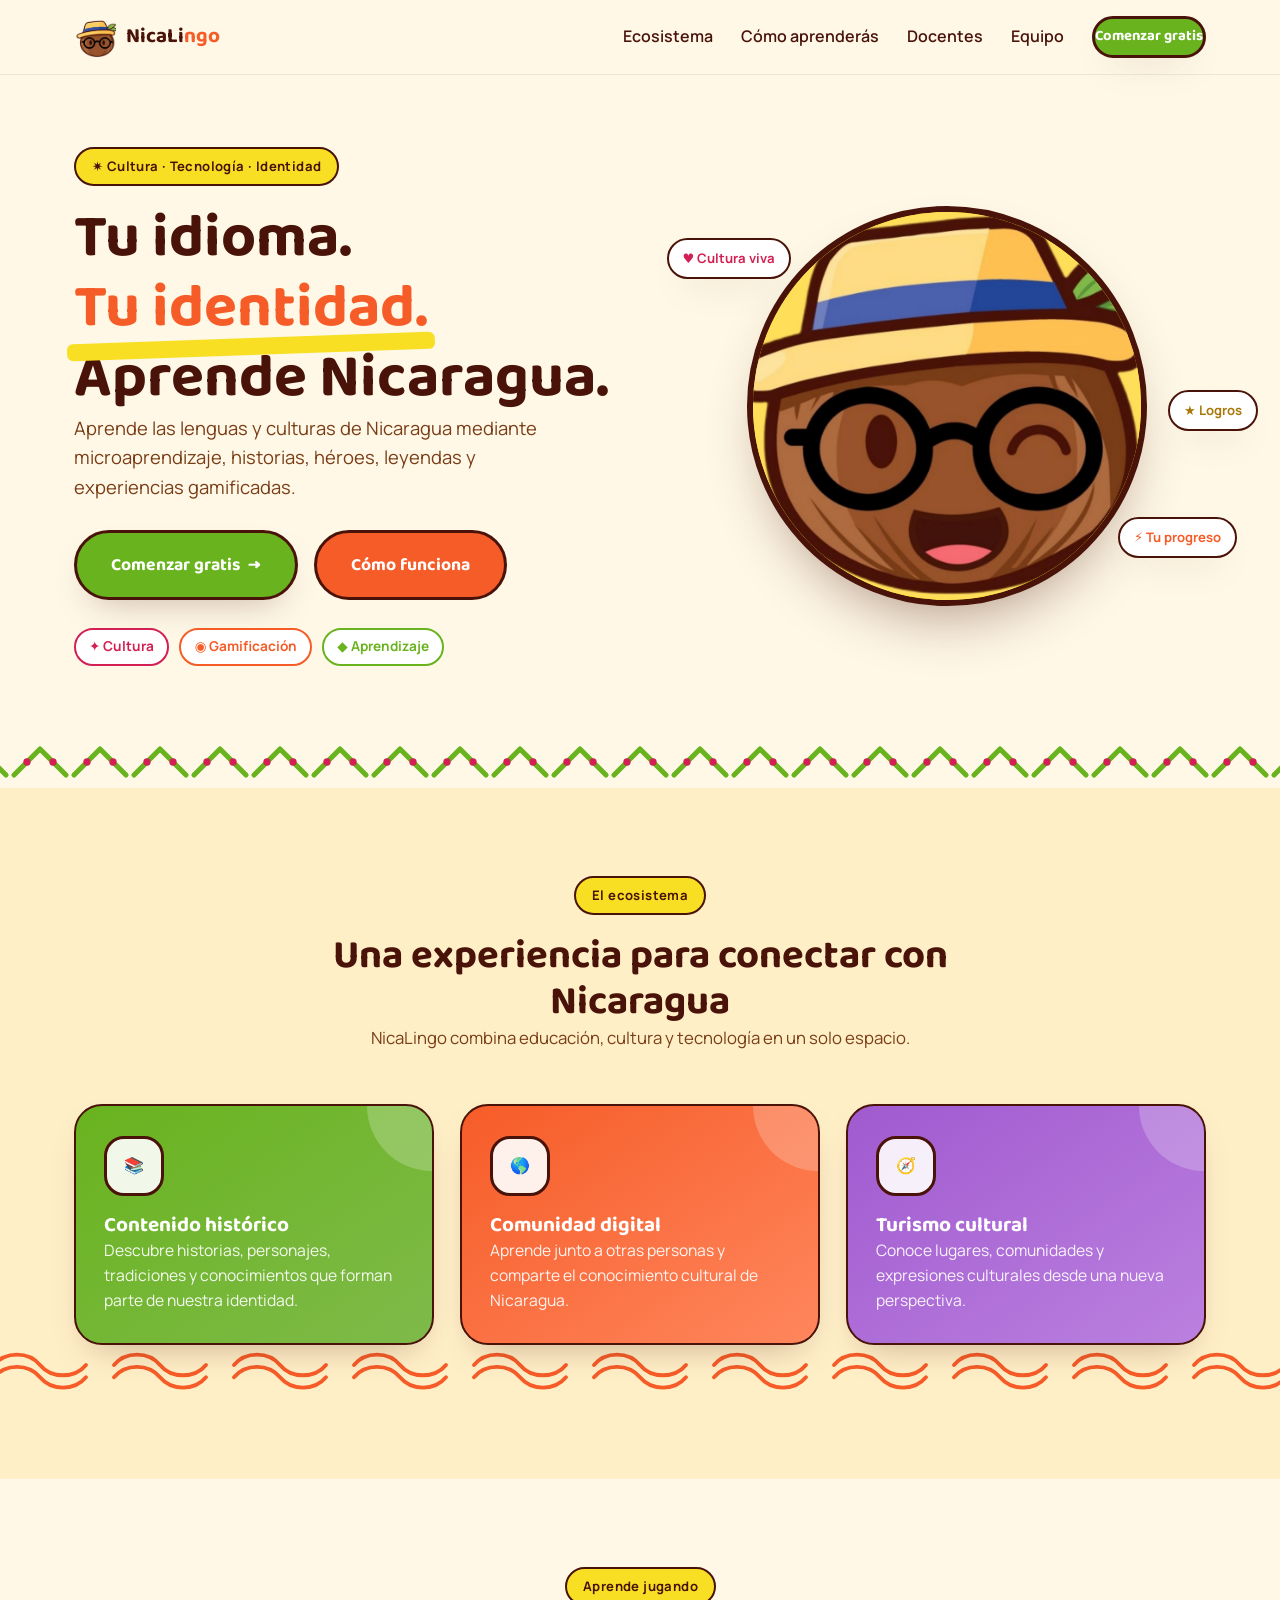
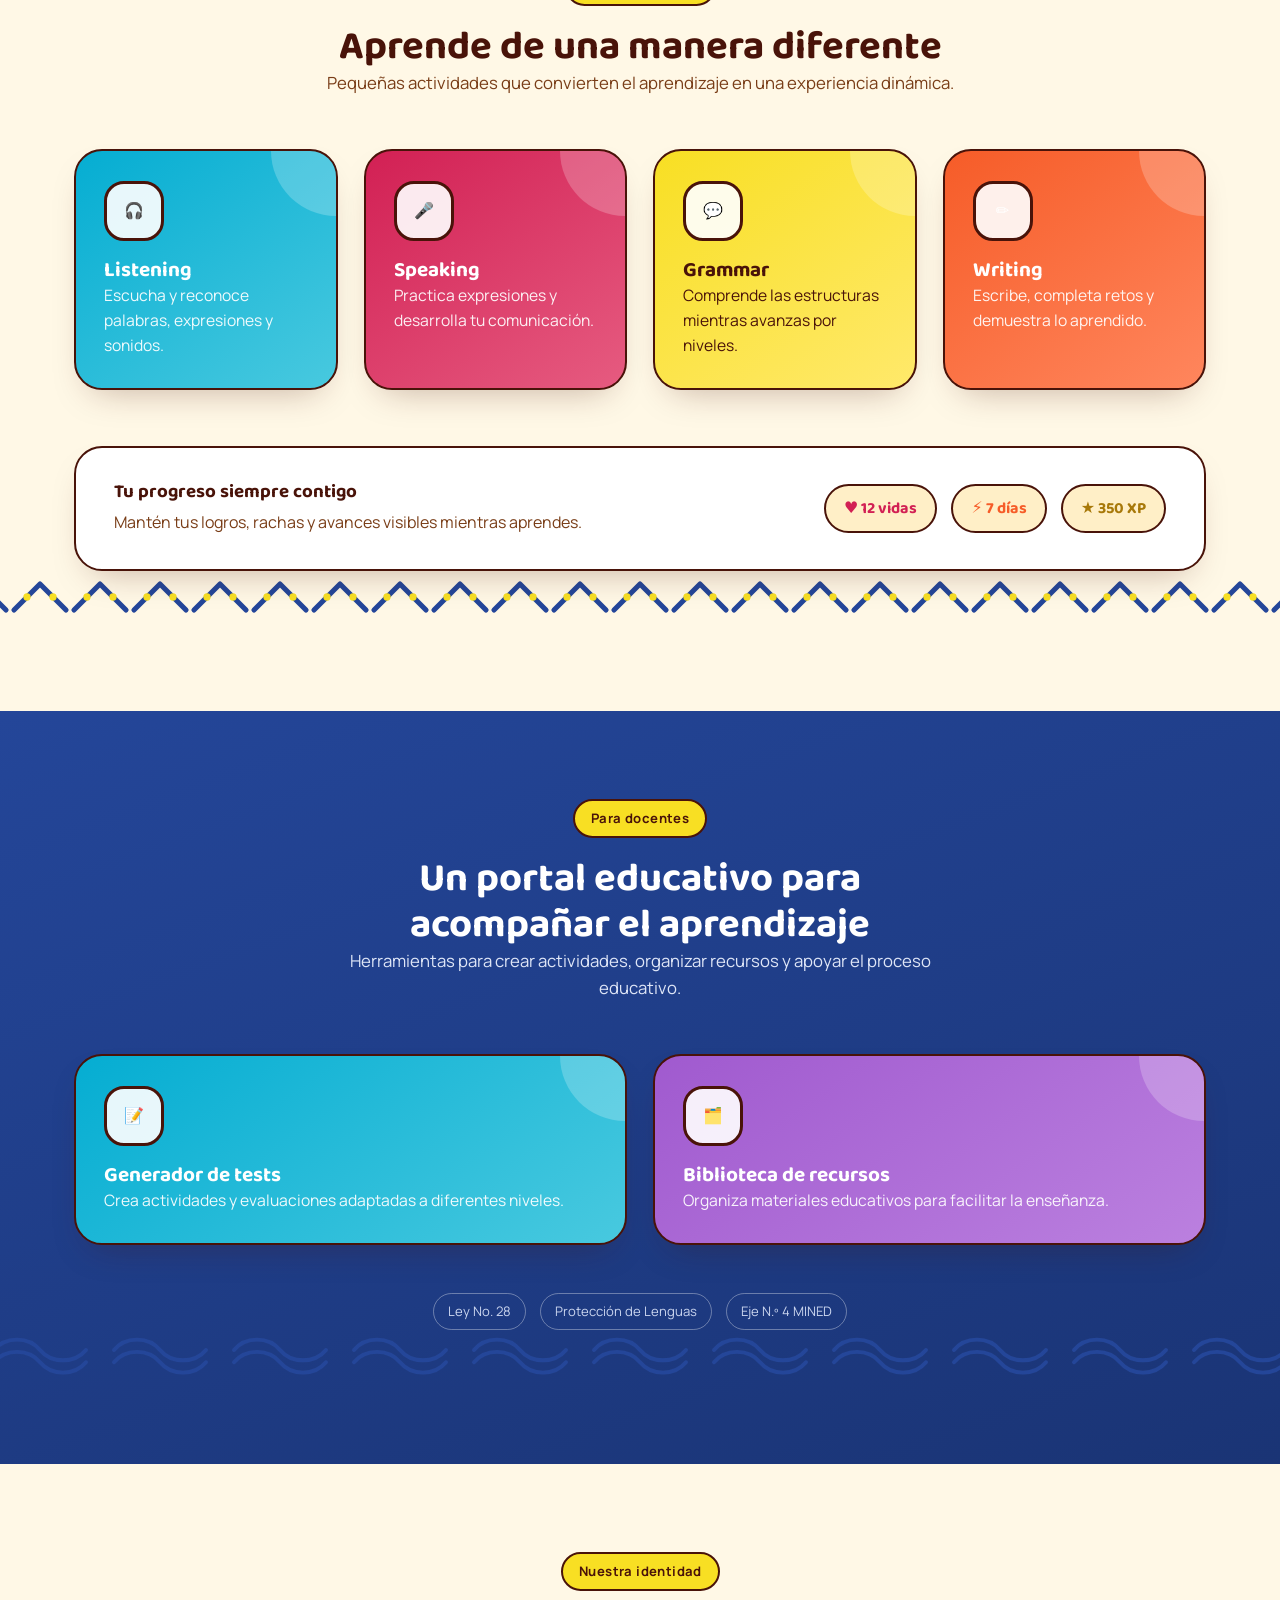
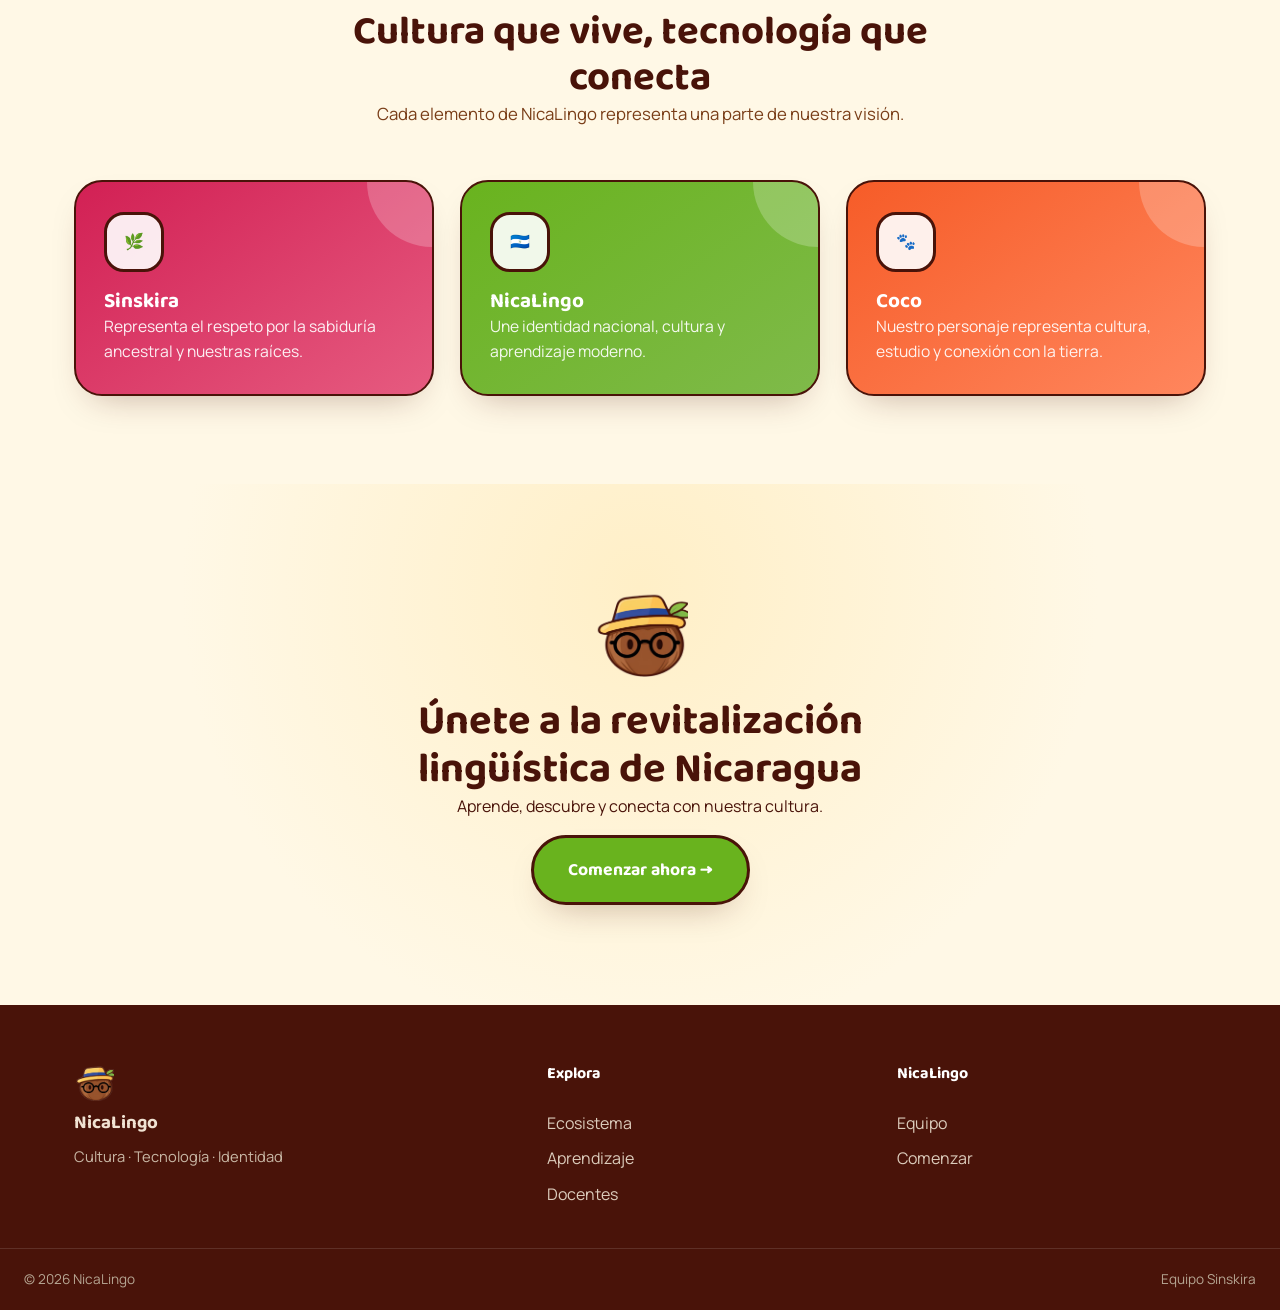
==== index.html @ 5748f217 "Update index.html" ====
<!DOCTYPE html>
<html lang="es">

<head>

  <meta charset="UTF-8">

  <meta
    name="viewport"
    content="width=device-width, initial-scale=1.0"
  >

  <title>NicaLingo — Cultura · Tecnología · Identidad</title>

  <link
    rel="icon"
    href="favicon.png"
  >

  <link
    rel="preconnect"
    href="https://fonts.googleapis.com"
  >

  <link
    rel="preconnect"
    href="https://fonts.gstatic.com"
    crossorigin
  >

  <link
    href="https://fonts.googleapis.com/css2?family=Baloo+2:wght@600;700&family=Manrope:wght@300;400;600;700&display=swap"
    rel="stylesheet"
  >

  <link
    rel="stylesheet"
    href="style.css"
  >

</head>


<body>

<!-- ======================================================
     LUZ DEL CURSOR
====================================================== -->

<div
  class="cursor-glow"
  id="cursorGlow"
></div>


<!-- ======================================================
     HEADER
====================================================== -->

<header
  class="site-header"
  id="siteHeader"
>

  <div class="wrap header-inner">

    <a
      href="#inicio"
      class="brand"
    >

      <img
        src="coco-logo.png"
        alt="Logo de NicaLingo"
        class="brand-mark"
      >

      <span class="brand-name">
        Nica<span>Li</span><em>ngo</em>
      </span>

    </a>


    <nav
      class="main-nav"
      id="mainNav"
    >

      <a href="#ecosistema">
        Ecosistema
      </a>

      <a href="#aprendizaje">
        Cómo aprenderás
      </a>

      <a href="#docentes">
        Docentes
      </a>

      <a href="#equipo">
        Equipo
      </a>

      <a
        href="#comenzar"
        class="btn btn-primary btn-small"
      >
        Comenzar gratis
      </a>

    </nav>


    <button
      class="nav-toggle"
      id="navToggle"
      aria-label="Abrir menú"
      aria-expanded="false"
    >

      <span></span>
      <span></span>
      <span></span>

    </button>

  </div>

</header>



<main>


<!-- ======================================================
     HERO
====================================================== -->

<section
  class="hero"
  id="inicio"
>

  <div class="wrap hero-inner">


    <div class="hero-copy">

      <span class="eyebrow">
        ✷ Cultura · Tecnología · Identidad
      </span>


      <h1>

        Tu idioma.
        <span class="text-underline">
          Tu identidad.
        </span>

        <br>

        Aprende Nicaragua.

      </h1>


      <p class="hero-lead">

        Aprende las lenguas y culturas de Nicaragua
        mediante microaprendizaje, historias,
        héroes, leyendas y experiencias gamificadas.

      </p>


      <div class="hero-actions">

        <a
          href="#comenzar"
          class="btn btn-primary btn-large"
        >
          Comenzar gratis
          <span>→</span>
        </a>

        <a
          href="#aprendizaje"
          class="btn btn-coral btn-large"
        >
          Cómo funciona
        </a>

      </div>


      <div class="hero-pills">

        <span
          class="pill"
          style="--pc:var(--magenta)"
        >
          ✦ Cultura
        </span>

        <span
          class="pill"
          style="--pc:var(--coral)"
        >
          ◉ Gamificación
        </span>

        <span
          class="pill"
          style="--pc:var(--leaf)"
        >
          ◆ Aprendizaje
        </span>

      </div>

    </div>



    <div class="hero-visual">

      <div class="medallion">

        <img
          src="coco-hero.jpg"
          alt="Coco, personaje de NicaLingo"
          class="mascot-img"
        >

      </div>


      <div class="float-chip chip-life">
        ♥ Cultura viva
      </div>

      <div class="float-chip chip-streak">
        ⚡ Tu progreso
      </div>

      <div class="float-chip chip-coin">
        ★ Logros
      </div>

    </div>

  </div>


  <div class="divider divider-zigzag-green"></div>

</section>



<!-- ======================================================
     ECOSISTEMA
====================================================== -->

<section
  class="section section-alt"
  id="ecosistema"
>

  <div class="wrap">

    <div class="section-head reveal">

      <span class="eyebrow eyebrow-magenta">
        El ecosistema
      </span>

      <h2>
        Una experiencia para conectar
        con Nicaragua
      </h2>

      <p class="section-lead">
        NicaLingo combina educación,
        cultura y tecnología en un solo espacio.
      </p>

    </div>


    <div class="card-grid card-grid-3">


      <!-- CARD 1 -->

      <article
        class="card card-green reveal"
        style="--delay:.05s"
      >

        <div class="icon-badge">
          📚
        </div>

        <h3>
          Contenido histórico
        </h3>

        <p>
          Descubre historias, personajes,
          tradiciones y conocimientos que
          forman parte de nuestra identidad.
        </p>

      </article>


      <!-- CARD 2 -->

      <article
        class="card card-coral reveal"
        style="--delay:.15s"
      >

        <div class="icon-badge">
          🌎
        </div>

        <h3>
          Comunidad digital
        </h3>

        <p>
          Aprende junto a otras personas
          y comparte el conocimiento
          cultural de Nicaragua.
        </p>

      </article>


      <!-- CARD 3 -->

      <article
        class="card card-purple reveal"
        style="--delay:.25s"
      >

        <div class="icon-badge">
          🧭
        </div>

        <h3>
          Turismo cultural
        </h3>

        <p>
          Conoce lugares, comunidades
          y expresiones culturales
          desde una nueva perspectiva.
        </p>

      </article>

    </div>

  </div>


  <div class="divider divider-wave-coral"></div>

</section>



<!-- ======================================================
     APRENDIZAJE
====================================================== -->

<section
  class="section"
  id="aprendizaje"
>

  <div class="wrap">

    <div class="section-head reveal">

      <span class="eyebrow eyebrow-sun">
        Aprende jugando
      </span>

      <h2>
        Aprende de una manera diferente
      </h2>

      <p class="section-lead">
        Pequeñas actividades que convierten
        el aprendizaje en una experiencia dinámica.
      </p>

    </div>


    <div class="card-grid card-grid-4">


      <article
        class="card card-cyan reveal"
        style="--delay:.05s"
      >

        <div class="icon-badge">
          🎧
        </div>

        <h3>
          Listening
        </h3>

        <p>
          Escucha y reconoce palabras,
          expresiones y sonidos.
        </p>

      </article>


      <article
        class="card card-magenta reveal"
        style="--delay:.15s"
      >

        <div class="icon-badge">
          🎤
        </div>

        <h3>
          Speaking
        </h3>

        <p>
          Practica expresiones
          y desarrolla tu comunicación.
        </p>

      </article>


      <article
        class="card card-yellow reveal"
        style="--delay:.25s"
      >

        <div class="icon-badge">
          💬
        </div>

        <h3>
          Grammar
        </h3>

        <p>
          Comprende las estructuras
          mientras avanzas por niveles.
        </p>

      </article>


      <article
        class="card card-coral reveal"
        style="--delay:.35s"
      >

        <div class="icon-badge">
          ✏️
        </div>

        <h3>
          Writing
        </h3>

        <p>
          Escribe, completa retos
          y demuestra lo aprendido.
        </p>

      </article>

    </div>


    <div class="topbar-preview reveal">

      <div class="topbar-preview-text">

        <h3>
          Tu progreso siempre contigo
        </h3>

        <p>
          Mantén tus logros, rachas
          y avances visibles mientras aprendes.
        </p>

      </div>


      <div class="topbar-mock">

        <span>
          ♥ 12 vidas
        </span>

        <span>
          ⚡ 7 días
        </span>

        <span>
          ★ 350 XP
        </span>

      </div>

    </div>

  </div>


  <div class="divider divider-zigzag-navy"></div>

</section>



<!-- ======================================================
     DOCENTES
====================================================== -->

<section
  class="section section-dark"
  id="docentes"
>

  <div class="wrap">

    <div class="section-head reveal">

      <span class="eyebrow eyebrow-ocean">
        Para docentes
      </span>

      <h2>
        Un portal educativo
        para acompañar el aprendizaje
      </h2>

      <p class="section-lead">
        Herramientas para crear actividades,
        organizar recursos y apoyar el proceso educativo.
      </p>

    </div>


    <div class="card-grid card-grid-2">


      <article
        class="card card-cyan reveal"
        style="--delay:.1s"
      >

        <div class="icon-badge">
          📝
        </div>

        <h3>
          Generador de tests
        </h3>

        <p>
          Crea actividades y evaluaciones
          adaptadas a diferentes niveles.
        </p>

      </article>


      <article
        class="card card-purple reveal"
        style="--delay:.2s"
      >

        <div class="icon-badge">
          🗂️
        </div>

        <h3>
          Biblioteca de recursos
        </h3>

        <p>
          Organiza materiales educativos
          para facilitar la enseñanza.
        </p>

      </article>

    </div>


    <div class="legal-strip reveal">

      <span>
        Ley No. 28
      </span>

      <span>
        Protección de Lenguas
      </span>

      <span>
        Eje N.º 4 MINED
      </span>

    </div>

  </div>


  <div class="divider divider-wave-navy"></div>

</section>



<!-- ======================================================
     EQUIPO
====================================================== -->

<section
  class="section"
  id="equipo"
>

  <div class="wrap">

    <div class="section-head reveal">

      <span class="eyebrow eyebrow-leaf">
        Nuestra identidad
      </span>

      <h2>
        Cultura que vive,
        tecnología que conecta
      </h2>

      <p class="section-lead">
        Cada elemento de NicaLingo representa
        una parte de nuestra visión.
      </p>

    </div>


    <div class="card-grid card-grid-3">


      <article
        class="card card-magenta reveal"
        style="--delay:.05s"
      >

        <div class="icon-badge">
          🌿
        </div>

        <h3>
          Sinskira
        </h3>

        <p>
          Representa el respeto por la
          sabiduría ancestral y nuestras raíces.
        </p>

      </article>


      <article
        class="card card-green reveal"
        style="--delay:.15s"
      >

        <div class="icon-badge">
          🇳🇮
        </div>

        <h3>
          NicaLingo
        </h3>

        <p>
          Une identidad nacional,
          cultura y aprendizaje moderno.
        </p>

      </article>


      <article
        class="card card-coral reveal"
        style="--delay:.25s"
      >

        <div class="icon-badge">
          🐾
        </div>

        <h3>
          Coco
        </h3>

        <p>
          Nuestro personaje representa
          cultura, estudio y conexión con la tierra.
        </p>

      </article>

    </div>

  </div>

</section>



<!-- ======================================================
     CTA
====================================================== -->

<section
  class="cta-final"
  id="comenzar"
>

  <div class="wrap cta-inner reveal">

    <img
      src="coco-logo.png"
      alt="Coco"
      class="cta-mascot"
    >

    <h2>
      Únete a la revitalización
      lingüística de Nicaragua
    </h2>

    <p>
      Aprende, descubre y conecta
      con nuestra cultura.
    </p>

    <a
      href="#inicio"
      class="btn btn-primary btn-large"
    >
      Comenzar ahora →
    </a>

  </div>

</section>

</main>



<!-- ======================================================
     FOOTER
====================================================== -->

<footer class="site-footer">

  <div class="wrap footer-inner">


    <div class="footer-brand">

      <img
        src="coco-logo.png"
        alt="NicaLingo"
        class="brand-mark"
      >

      <h3>
        NicaLingo
      </h3>

      <p>
        Cultura · Tecnología · Identidad
      </p>

    </div>


    <div class="footer-col">

      <h4>
        Explora
      </h4>

      <a href="#ecosistema">
        Ecosistema
      </a>

      <a href="#aprendizaje">
        Aprendizaje
      </a>

      <a href="#docentes">
        Docentes
      </a>

    </div>


    <div class="footer-col">

      <h4>
        NicaLingo
      </h4>

      <a href="#equipo">
        Equipo
      </a>

      <a href="#comenzar">
        Comenzar
      </a>

    </div>

  </div>


  <div class="footer-bottom">

    <span>
      © <span id="year"></span> NicaLingo
    </span>

    <span>
      Equipo Sinskira
    </span>

  </div>

</footer>



<script src="script.js"></script>

</body>

</html>
---- style.css ----
/* ==========================================================
   NicaLingo — Landing Page
   ========================================================== */

:root{
  --cream:#FFF8E6;
  --cream-soft:#FFEFC7;

  --sun:#F8DF23;
  --leaf:#69B31E;
  --leaf-soft:#7FBA4A;

  --coral:#F65C28;
  --magenta:#D22054;
  --purple:#A05ACF;
  --cyan:#05ADD2;

  --ocean:#244699;
  --ocean-soft:#4C61AE;

  --cacao:#491309;
  --cacao-soft:#793D17;

  --font-display:'Baloo 2', system-ui, sans-serif;
  --font-body:'Manrope', system-ui, sans-serif;

  --radius-lg:28px;
  --radius-md:18px;

  --shadow-soft:
    0 16px 36px -18px rgba(73,19,9,.35);

  --wrap:1180px;
}

/* ==========================================================
   RESET
   ========================================================== */

*{
  box-sizing:border-box;
  margin:0;
  padding:0;
}

html{
  scroll-behavior:smooth;
}

body{
  background:var(--cream);
  color:var(--cacao);
  font-family:var(--font-body);
  line-height:1.6;
  -webkit-font-smoothing:antialiased;
  overflow-x:hidden;
}

img{
  max-width:100%;
  display:block;
}

a{
  color:inherit;
  text-decoration:none;
}

button{
  font-family:inherit;
}

h1,
h2,
h3{
  font-family:var(--font-display);
  font-weight:700;
  line-height:1.15;
}

p{
  margin-bottom:1em;
}

.wrap{
  max-width:var(--wrap);
  margin:auto;
  padding:0 24px;
}


/* ==========================================================
   CURSOR GLOW
   ========================================================== */

.cursor-glow{
  position:fixed;
  top:0;
  left:0;

  width:520px;
  height:520px;

  margin-left:-260px;
  margin-top:-260px;

  border-radius:50%;

  background:
    radial-gradient(
      circle,
      rgba(248,223,35,.35) 0%,
      rgba(246,92,40,.16) 38%,
      rgba(246,92,40,0) 70%
    );

  pointer-events:none;
  z-index:2;

  opacity:0;

  transition:opacity .4s ease;

  will-change:transform;
}

.cursor-glow.is-active{
  opacity:1;
}


/* ==========================================================
   BOTONES
   ========================================================== */

.btn{
  display:inline-flex;
  align-items:center;
  justify-content:center;
  gap:8px;

  font-family:var(--font-display);
  font-weight:700;

  padding:14px 26px;

  border-radius:999px;
  border:3px solid var(--cacao);

  cursor:pointer;

  transition:
    transform .25s cubic-bezier(.34,1.56,.64,1),
    box-shadow .25s ease,
    background .25s ease;
}

.btn:hover{
  transform:translateY(-4px) scale(1.03);
}

.btn:active{
  transform:translateY(0) scale(.98);
}

.btn-primary{
  background:var(--leaf);
  color:white;
  box-shadow:var(--shadow-soft);
}

.btn-primary:hover{
  background:#5aa016;
  box-shadow:
    0 20px 40px -16px rgba(105,179,30,.65);
}

.btn-coral{
  background:var(--coral);
  color:white;
}

.btn-coral:hover{
  background:#df4c1d;
}

.btn-small{
  padding:10px 20px;
  font-size:.92rem;
}

.btn-large{
  padding:18px 34px;
  font-size:1.1rem;
}


/* ==========================================================
   HEADER
   ========================================================== */

.site-header{
  position:sticky;
  top:0;
  z-index:40;

  padding:16px 0;

  background:rgba(255,248,230,.82);

  backdrop-filter:blur(12px);

  border-bottom:
    1px solid rgba(73,19,9,.08);

  transition:
    padding .3s ease,
    box-shadow .3s ease;
}

.site-header.is-scrolled{
  padding:8px 0;

  box-shadow:
    0 8px 24px -18px rgba(73,19,9,.5);
}

.header-inner{
  display:flex;
  align-items:center;
  gap:20px;
}

.brand{
  display:flex;
  align-items:center;
  gap:10px;
  margin-right:auto;
}

.brand-mark{
  width:42px;
  height:42px;
  object-fit:contain;
}

.brand-name{
  font-family:var(--font-display);
  font-weight:700;
  font-size:1.3rem;
}

.brand-name em{
  font-style:normal;
  color:var(--coral);
}

.main-nav{
  display:flex;
  align-items:center;
  gap:28px;

  font-weight:600;
}

.main-nav a{
  position:relative;
  padding:6px 0;
}

.main-nav a:not(.btn)::after{
  content:'';

  position:absolute;
  left:0;
  bottom:0;

  width:0;
  height:3px;

  border-radius:10px;

  background:var(--coral);

  transition:width .25s ease;
}

.main-nav a:not(.btn):hover::after{
  width:100%;
}

.nav-toggle{
  display:none;

  flex-direction:column;
  gap:5px;

  background:none;
  border:none;

  padding:8px;

  cursor:pointer;
}

.nav-toggle span{
  width:25px;
  height:3px;

  border-radius:4px;

  background:var(--cacao);

  transition:
    transform .3s ease,
    opacity .3s ease;
}

.nav-toggle.is-active span:nth-child(1){
  transform:translateY(8px) rotate(45deg);
}

.nav-toggle.is-active span:nth-child(2){
  opacity:0;
}

.nav-toggle.is-active span:nth-child(3){
  transform:translateY(-8px) rotate(-45deg);
}


/* ==========================================================
   HERO
   ========================================================== */

.hero{
  position:relative;

  padding:72px 0 0;

  overflow:hidden;
}

.hero-inner{
  display:grid;

  grid-template-columns:
    1.05fr .95fr;

  gap:40px;

  align-items:center;

  padding-bottom:70px;
}

.hero-copy{
  position:relative;
  z-index:5;
}

.eyebrow{
  display:inline-block;

  font-weight:700;
  font-size:.82rem;

  letter-spacing:.03em;

  background:var(--sun);

  color:var(--cacao);

  padding:7px 16px;

  border-radius:999px;

  border:2px solid var(--cacao);

  margin-bottom:18px;

  animation:popIn .8s ease both;
}

.hero-copy h1{
  font-size:clamp(2.5rem,4.8vw,3.8rem);

  animation:heroTitle .8s .15s ease both;
}

.text-underline{
  position:relative;

  white-space:nowrap;

  color:var(--coral);

  z-index:1;
}

.text-underline::after{
  content:'';

  position:absolute;

  left:-2%;
  right:-2%;

  bottom:.03em;

  height:.28em;

  background:var(--sun);

  border-radius:6px;

  z-index:-1;

  transform:rotate(-2deg);
}

.hero-lead{
  max-width:46ch;

  font-size:1.15rem;

  color:var(--cacao-soft);

  animation:fadeUp .8s .3s ease both;
}

.hero-actions{
  display:flex;

  gap:16px;

  flex-wrap:wrap;

  margin:28px 0;

  animation:fadeUp .8s .45s ease both;
}

.hero-pills{
  display:flex;

  gap:10px;

  flex-wrap:wrap;

  animation:fadeUp .8s .6s ease both;
}

.pill{
  display:inline-flex;
  align-items:center;
  gap:6px;

  background:white;

  border:2px solid var(--pc,var(--cacao));

  color:var(--pc,var(--cacao));

  font-weight:700;

  font-size:.85rem;

  padding:6px 13px;

  border-radius:999px;

  transition:
    transform .25s ease,
    box-shadow .25s ease;
}

.pill:hover{
  transform:translateY(-4px) rotate(-2deg);

  box-shadow:
    0 8px 18px rgba(73,19,9,.15);
}


/* ==========================================================
   HERO VISUAL
   ========================================================== */

.hero-visual{
  position:relative;

  display:flex;
  align-items:center;
  justify-content:center;

  min-height:420px;
}

.medallion{
  position:relative;

  width:min(78%,400px);

  aspect-ratio:1/1;

  border-radius:50%;

  background:var(--sun);

  border:6px solid var(--cacao);

  display:flex;
  align-items:center;
  justify-content:center;

  overflow:hidden;

  box-shadow:
    0 30px 60px -24px rgba(73,19,9,.45);

  animation:
    float 5s ease-in-out infinite,
    heroAppear 1s .2s ease both;
}

.mascot-img{
  width:100%;
  height:100%;

  object-fit:cover;

  transition:
    transform .5s cubic-bezier(.34,1.56,.64,1);
}

.medallion:hover .mascot-img{
  transform:scale(1.08) rotate(2deg);
}

.float-chip{
  position:absolute;

  display:flex;
  align-items:center;
  gap:6px;

  background:white;

  border:2.5px solid var(--cacao);

  border-radius:999px;

  padding:8px 14px;

  font-weight:700;
  font-size:.82rem;

  box-shadow:var(--shadow-soft);

  animation:bob 5s ease-in-out infinite;

  z-index:5;
}

.chip-life{
  top:10%;
  left:-4%;

  color:var(--magenta);
}

.chip-streak{
  bottom:14%;
  right:-6%;

  color:var(--coral);

  animation-delay:1s;
}

.chip-coin{
  top:46%;
  right:-10%;

  color:#a8790a;

  animation-delay:1.8s;
}


/* ==========================================================
   ANIMACIONES
   ========================================================== */

@keyframes float{

  0%,100%{
    transform:translateY(0);
  }

  50%{
    transform:translateY(-14px);
  }

}

@keyframes bob{

  0%,100%{
    transform:translateY(0);
  }

  50%{
    transform:translateY(-10px);
  }

}

@keyframes popIn{

  from{
    opacity:0;
    transform:scale(.7) translateY(15px);
  }

  to{
    opacity:1;
    transform:scale(1) translateY(0);
  }

}

@keyframes heroTitle{

  from{
    opacity:0;
    transform:translateY(25px);
  }

  to{
    opacity:1;
    transform:translateY(0);
  }

}

@keyframes fadeUp{

  from{
    opacity:0;
    transform:translateY(25px);
  }

  to{
    opacity:1;
    transform:translateY(0);
  }

}

@keyframes heroAppear{

  from{
    opacity:0;
    transform:scale(.75);
  }

  to{
    opacity:1;
    transform:scale(1);
  }

}

@keyframes spin-slow{

  from{
    transform:rotate(0);
  }

  to{
    transform:rotate(360deg);
  }

}

@keyframes drift{

  from{
    background-position-x:0;
  }

  to{
    background-position-x:-240px;
  }

}

@keyframes drift-rev{

  from{
    background-position-x:0;
  }

  to{
    background-position-x:240px;
  }

}


/* ==========================================================
   DIVISORES
   ========================================================== */

.divider{
  width:100%;
  height:52px;

  background-repeat:repeat-x;
  background-position:center;
}

.divider-zigzag-green{
  background-image:url("pattern-zigzag-green.svg");

  background-size:60px 52px;

  animation:drift 14s linear infinite;
}

.divider-zigzag-navy{
  background-image:url("pattern-zigzag-navy.svg");

  background-size:60px 52px;

  animation:drift-rev 16s linear infinite;
}

.divider-wave-coral{
  height:46px;

  background-image:url("pattern-wave-coral.svg");

  background-size:120px 46px;

  animation:drift 20s linear infinite;
}

.divider-wave-navy{
  height:46px;

  background-image:url("pattern-wave-navy.svg");

  background-size:120px 46px;

  animation:drift-rev 22s linear infinite;
}


/* ==========================================================
   SECCIONES
   ========================================================== */

.section{
  position:relative;

  padding:88px 0;
}

.section-alt{
  background:var(--cream-soft);
}

.section-dark{
  background:
    linear-gradient(
      160deg,
      var(--ocean) 0%,
      #1a3475 100%
    );

  color:white;
}

.section-dark h2,
.section-dark h3{
  color:white;
}

.section-dark p{
  color:#dfe6f7;
}

.section-head{
  max-width:640px;

  margin:0 auto 52px;

  text-align:center;
}

.section-head h2{
  font-size:
    clamp(1.8rem,3.2vw,2.5rem);
}

.section-lead{
  color:var(--cacao-soft);

  font-size:1.05rem;
}

.section-dark .section-lead{
  color:#dfe6f7;
}


/* ==========================================================
   CARDS
   ========================================================== */

.card-grid{
  display:grid;
  gap:26px;
}

.card-grid-2{
  grid-template-columns:repeat(2,1fr);
}

.card-grid-3{
  grid-template-columns:repeat(3,1fr);
}

.card-grid-4{
  grid-template-columns:repeat(4,1fr);
}


/*
   IMPORTANTE:
   Aquí ya NO usamos background:#fff para todos.
*/

.card{
  position:relative;

  overflow:hidden;

  border:2.5px solid var(--cacao);

  border-radius:var(--radius-lg);

  padding:30px 28px;

  box-shadow:var(--shadow-soft);

  transition:
    transform .35s cubic-bezier(.34,1.56,.64,1),
    box-shadow .35s ease;

  isolation:isolate;
}


/* brillo animado */

.card::before{
  content:'';

  position:absolute;

  width:130px;
  height:130px;

  border-radius:50%;

  background:rgba(255,255,255,.22);

  top:-65px;
  right:-65px;

  transition:
    transform .5s ease;
}

.card:hover::before{
  transform:scale(2.2);
}


/* colores individuales */

.card-green{
  background:linear-gradient(
    145deg,
    #69B31E,
    #7FBA4A
  );
  color:white;
}

.card-coral{
  background:linear-gradient(
    145deg,
    #F65C28,
    #ff865d
  );
  color:white;
}

.card-magenta{
  background:linear-gradient(
    145deg,
    #D22054,
    #e65b80
  );
  color:white;
}

.card-purple{
  background:linear-gradient(
    145deg,
    #A05ACF,
    #bb80df
  );
  color:white;
}

.card-cyan{
  background:linear-gradient(
    145deg,
    #05ADD2,
    #48c9df
  );
  color:white;
}

.card-yellow{
  background:linear-gradient(
    145deg,
    #F8DF23,
    #ffe96b
  );
  color:var(--cacao);
}


/* texto */

.card h3{
  font-size:1.3rem;

  position:relative;
  z-index:2;
}

.card p{
  position:relative;
  z-index:2;

  margin-bottom:0;

  font-size:.98rem;
}

.card-green p,
.card-coral p,
.card-magenta p,
.card-purple p,
.card-cyan p{
  color:rgba(255,255,255,.92);
}

.card:hover{
  transform:
    translateY(-10px)
    rotate(-1deg)
    scale(1.02);

  box-shadow:
    0 28px 55px -20px rgba(73,19,9,.45);
}


/* ==========================================================
   ICONOS
   ========================================================== */

.icon-badge{
  position:relative;
  z-index:3;

  width:60px;
  height:60px;

  border-radius:20px;

  background:rgba(255,255,255,.9);

  border:3px solid var(--cacao);

  display:flex;
  align-items:center;
  justify-content:center;

  margin-bottom:18px;

  transition:
    transform .35s cubic-bezier(.34,1.56,.64,1),
    background .3s ease;
}

.card:hover .icon-badge{
  transform:
    rotate(-10deg)
    scale(1.12);
}

.icon-badge-sm{
  width:30px;
  height:30px;

  border-radius:10px;

  border-width:2px;

  margin:0 8px 0 0;
}


/* ==========================================================
   LISTAS
   ========================================================== */

.meaning-list{
  margin-top:14px;

  display:flex;
  flex-direction:column;

  gap:12px;
}

.meaning-list li{
  display:flex;
  align-items:center;

  font-size:.95rem;
}


/* ==========================================================
   TOPBAR PREVIEW
   ========================================================== */

.topbar-preview{
  margin-top:56px;

  display:flex;
  align-items:center;
  justify-content:space-between;

  gap:30px;

  background:white;

  border:2.5px solid var(--cacao);

  border-radius:var(--radius-lg);

  padding:34px 38px;

  box-shadow:var(--shadow-soft);

  flex-wrap:wrap;
}

.topbar-preview-text{
  flex:1;
  min-width:240px;
}

.topbar-preview-text h3{
  margin-bottom:6px;
}

.topbar-preview-text p{
  margin:0;
  color:var(--cacao-soft);
}

.topbar-mock{
  display:flex;
  gap:14px;
  flex-wrap:wrap;
}

.topbar-mock span{
  display:flex;
  align-items:center;
  gap:8px;

  font-family:var(--font-display);
  font-weight:700;

  background:var(--cream-soft);

  border:2px solid var(--cacao);

  border-radius:999px;

  padding:10px 18px;

  transition:
    transform .25s ease;
}

.topbar-mock span:hover{
  transform:translateY(-4px);
}

.topbar-mock span:nth-child(1){
  color:var(--magenta);
}

.topbar-mock span:nth-child(2){
  color:var(--coral);
}

.topbar-mock span:nth-child(3){
  color:#a8790a;
}


/* ==========================================================
   LEGAL
   ========================================================== */

.legal-strip{
  margin-top:48px;

  display:flex;

  gap:14px;

  flex-wrap:wrap;

  justify-content:center;

  font-size:.82rem;

  color:#c9d4ee;
}

.legal-strip span{
  border:
    1.5px solid rgba(255,255,255,.35);

  padding:7px 14px;

  border-radius:999px;
}


/* ==========================================================
   CTA FINAL
   ========================================================== */

.cta-final{
  padding:100px 0;

  text-align:center;

  background:
    radial-gradient(
      circle at 50% 20%,
      var(--cream-soft),
      var(--cream) 60%
    );
}

.cta-inner{
  max-width:640px;

  margin:auto;

  display:flex;
  flex-direction:column;
  align-items:center;
}

.cta-mascot{
  width:96px;
  height:96px;

  object-fit:contain;

  margin-bottom:18px;

  animation:float 5s ease-in-out infinite;
}

.cta-final h2{
  font-size:
    clamp(1.8rem,3.4vw,2.6rem);
}


/* ==========================================================
   FOOTER
   ========================================================== */

.site-footer{
  background:var(--cacao);

  color:#f1e3d3;

  padding:56px 0 0;
}

.footer-inner{
  display:grid;

  grid-template-columns:
    1.4fr 1fr 1fr;

  gap:40px;

  padding-bottom:40px;
}

.footer-brand{
  display:flex;
  flex-direction:column;

  gap:10px;

  max-width:320px;
}

.footer-brand .brand-mark{
  width:40px;
}

.footer-brand p{
  color:#c9b8a6;
  font-size:.92rem;
}

.footer-col{
  display:flex;
  flex-direction:column;
  gap:10px;
}

.footer-col h4{
  font-family:var(--font-display);

  margin-bottom:14px;

  color:white;
}

.footer-col a{
  color:#dcccbc;

  transition:
    color .2s ease,
    transform .2s ease;
}

.footer-col a:hover{
  color:var(--sun);

  transform:translateX(4px);
}

.footer-bottom{
  border-top:
    1px solid rgba(255,255,255,.12);

  padding:20px 24px;

  display:flex;
  justify-content:space-between;

  flex-wrap:wrap;

  gap:8px;

  font-size:.85rem;

  color:#b6a693;
}


/* ==========================================================
   SCROLL REVEAL
   ========================================================== */

.reveal{
  opacity:0;

  transform:
    translateY(35px)
    scale(.97);

  transition:
    opacity .7s ease,
    transform .7s cubic-bezier(.2,.8,.2,1);

  transition-delay:
    var(--delay,0s);
}

.reveal.is-visible{
  opacity:1;

  transform:
    translateY(0)
    scale(1);
}


/* ==========================================================
   RESPONSIVE
   ========================================================== */

@media(max-width:960px){

  .hero-inner{
    grid-template-columns:1fr;

    text-align:center;
  }

  .hero-lead{
    margin-inline:auto;
  }

  .hero-actions,
  .hero-pills{
    justify-content:center;
  }

  .hero-visual{
    margin-top:20px;
  }

  .card-grid-3,
  .card-grid-4{
    grid-template-columns:
      repeat(2,1fr);
  }

  .footer-inner{
    grid-template-columns:
      1fr 1fr;
  }

  .footer-brand{
    grid-column:1/-1;
  }

}


@media(max-width:720px){

  .main-nav{
    position:absolute;

    top:100%;
    left:0;
    right:0;

    background:var(--cream);

    flex-direction:column;

    padding:18px 24px;

    gap:14px;

    border-bottom:
      1px solid rgba(73,19,9,.08);

    display:none;
  }

  .main-nav.is-open{
    display:flex;

    animation:
      fadeUp .3s ease both;
  }

  .nav-toggle{
    display:flex;
  }

  .btn-small{
    display:none;
  }

  .card-grid-2,
  .card-grid-3,
  .card-grid-4{
    grid-template-columns:1fr;
  }

  .topbar-preview{
    flex-direction:column;

    text-align:center;

    justify-content:center;
  }

  .cursor-glow{
    display:none;
  }

  .hero{
    padding-top:45px;
  }

  .hero-copy h1{
    font-size:2.5rem;
  }

  .medallion{
    width:min(82vw,340px);
  }

  .chip-life{
    left:0;
  }

  .chip-streak{
    right:0;
  }

  .chip-coin{
    right:-2%;
  }

}


@media(prefers-reduced-motion:reduce){

  *,
  *::before,
  *::after{
    animation-duration:.001ms !important;
    animation-iteration-count:1 !important;
    transition-duration:.001ms !important;
    scroll-behavior:auto !important;
  }

}
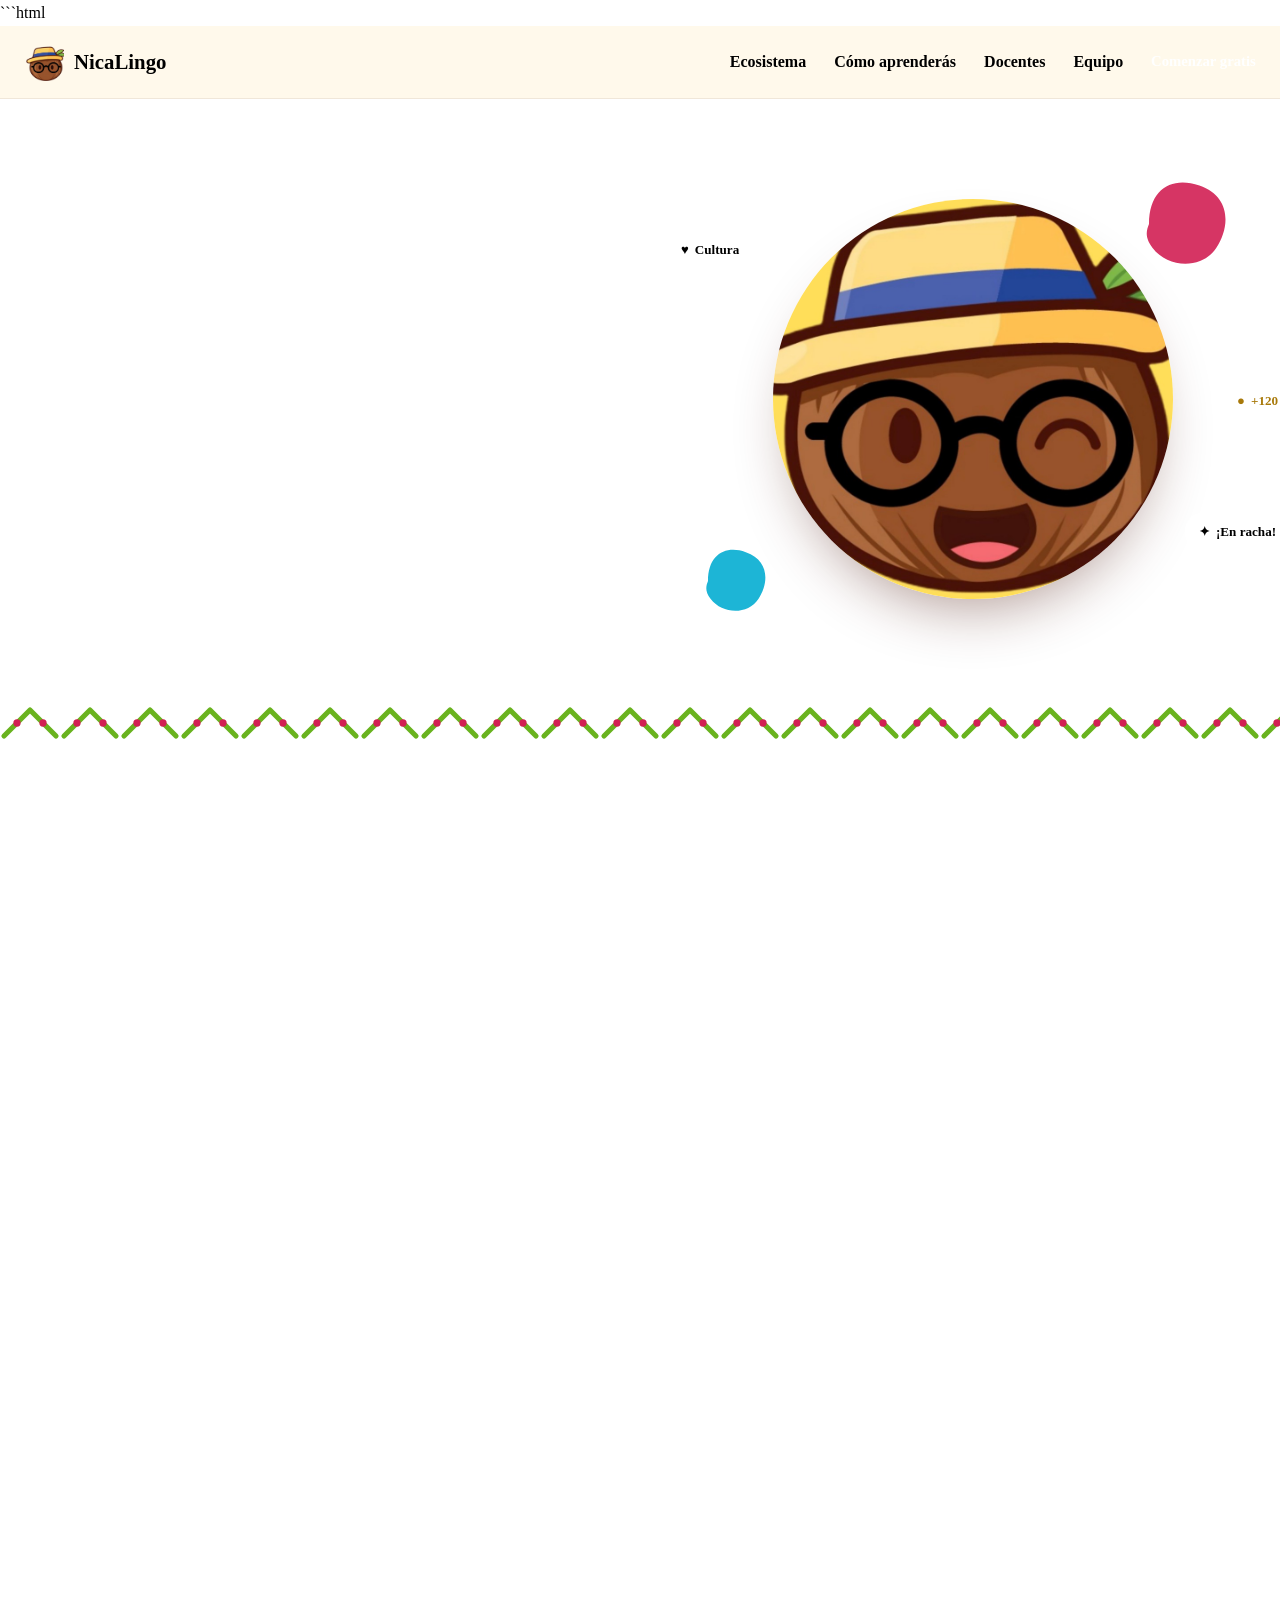
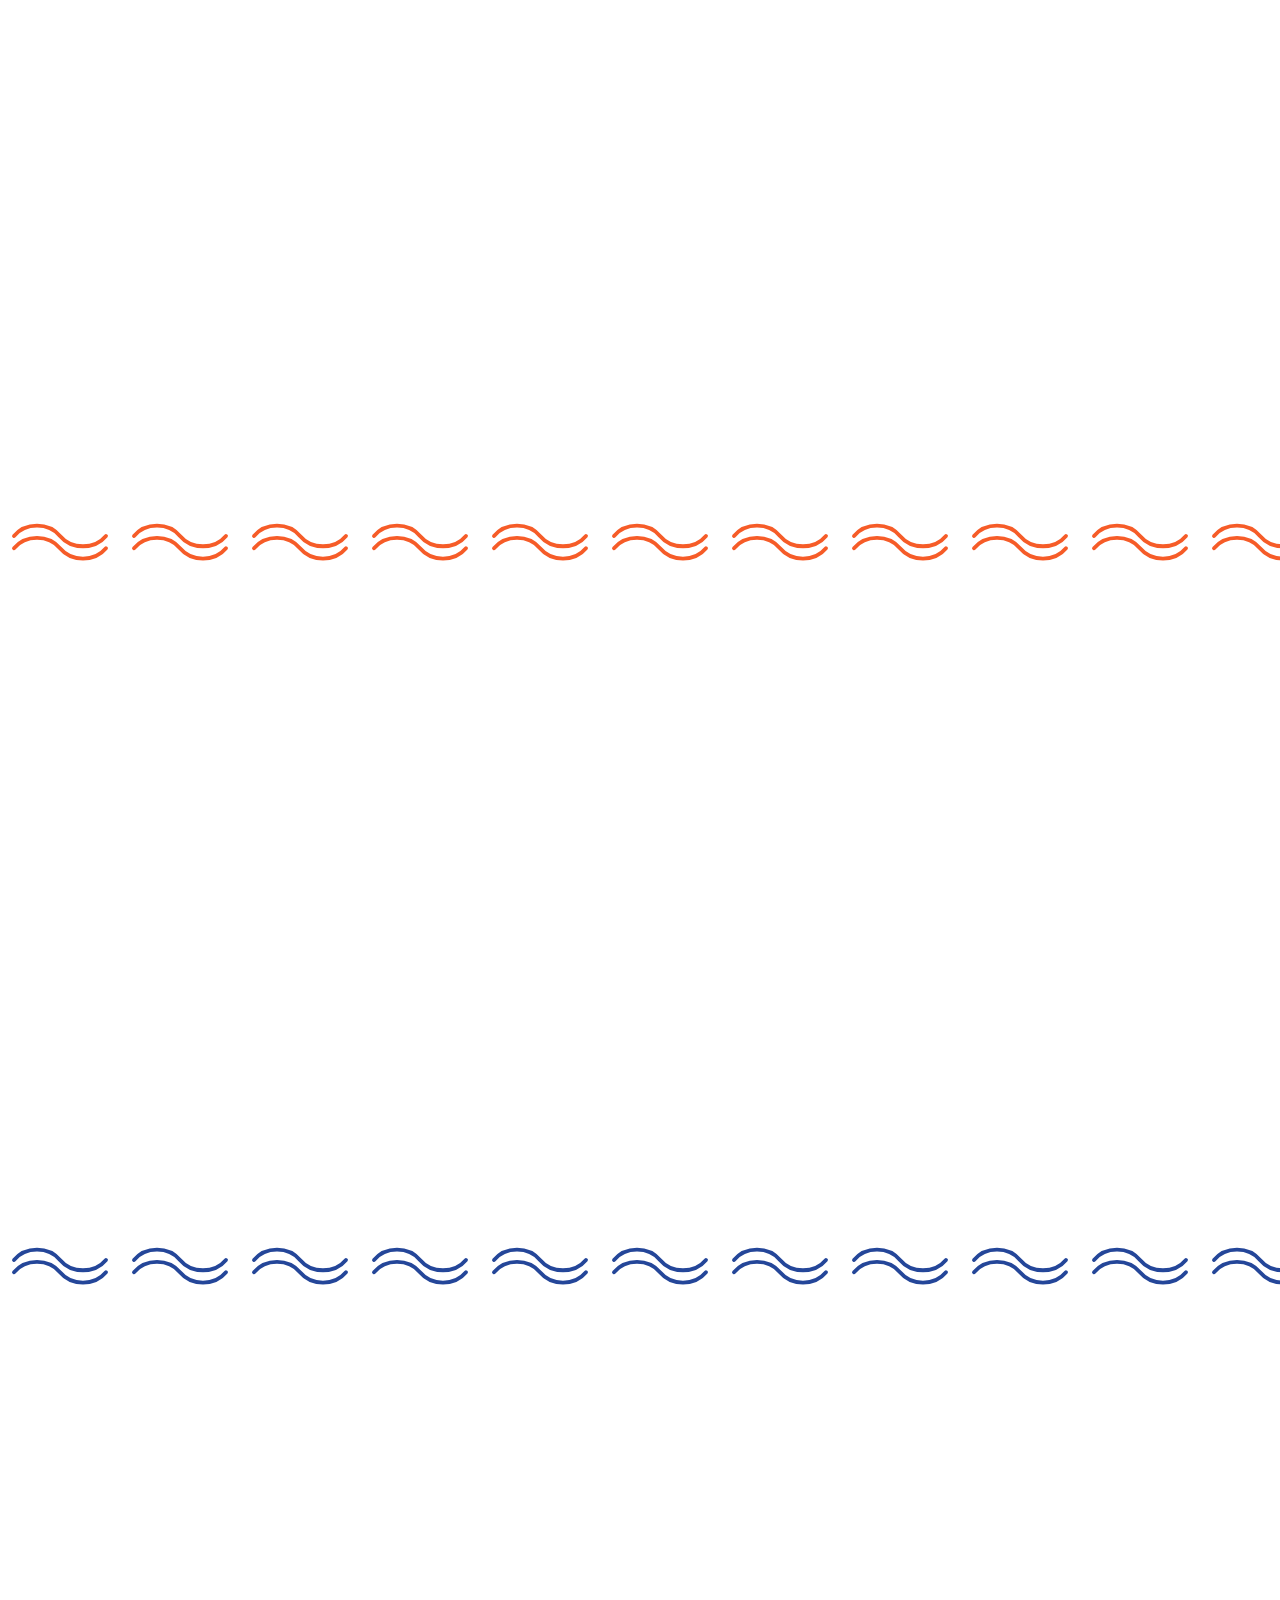
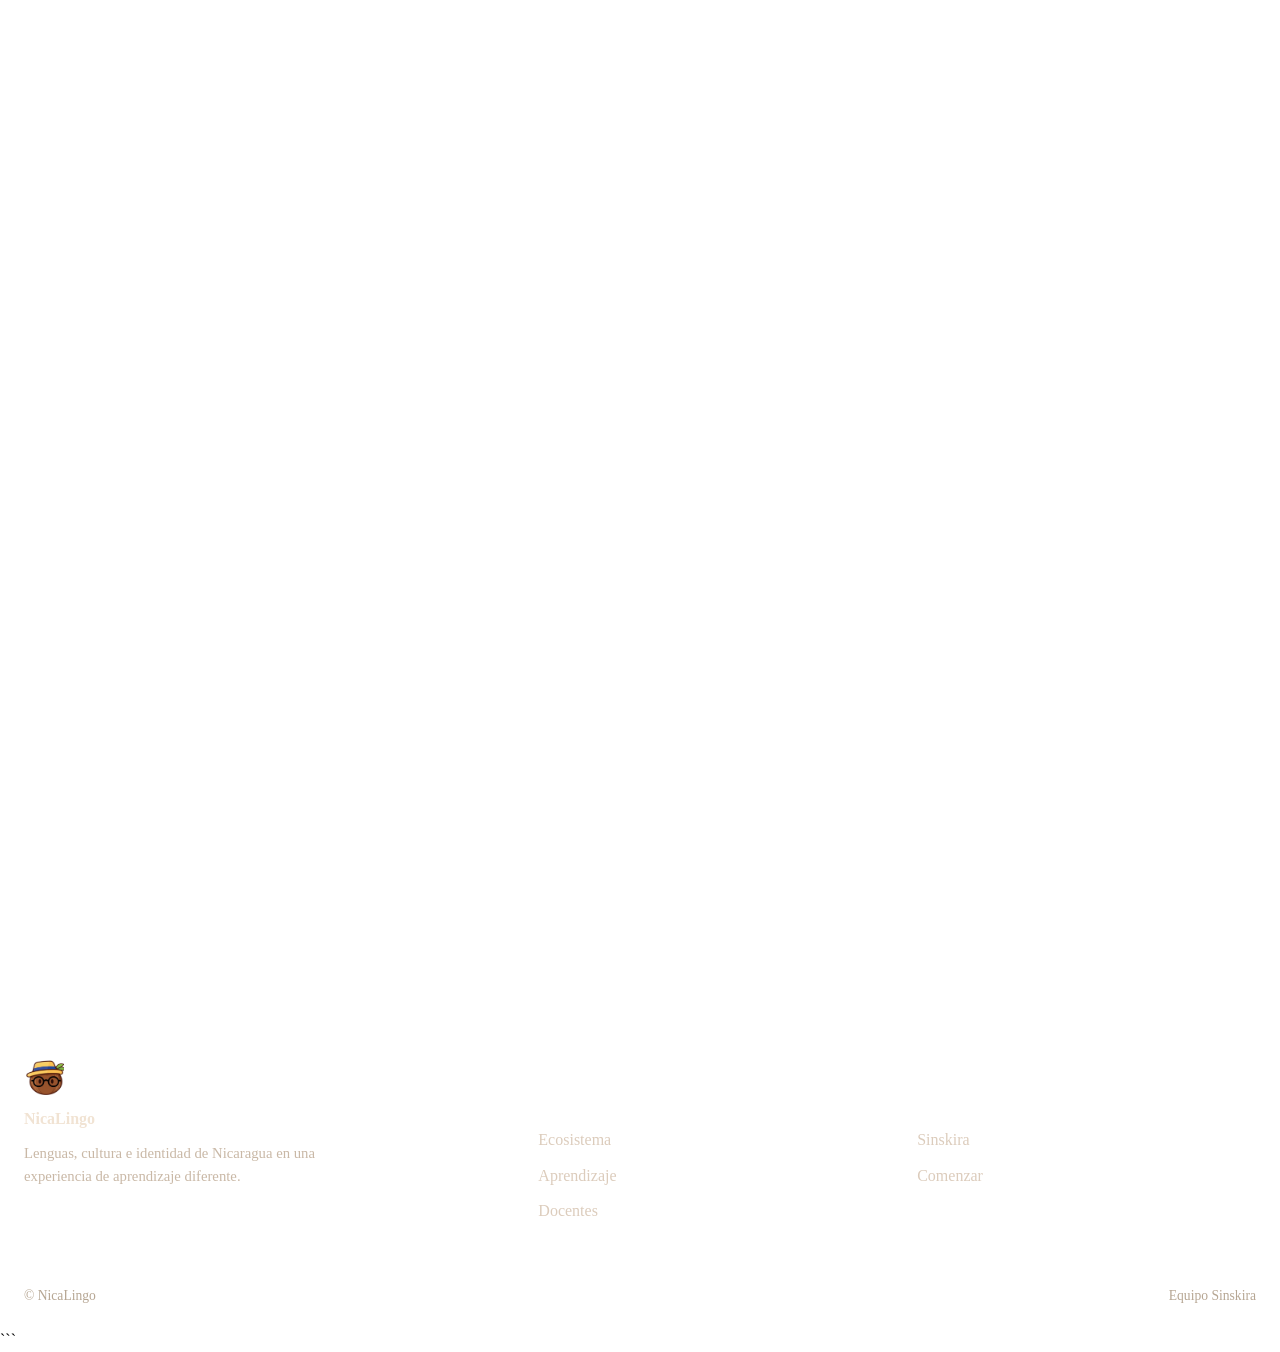
==== commit 206d39ea: "Update index.html" ====
--- a/index.html
+++ b/index.html
@@ -1,876 +1,648 @@
+```html
 <!DOCTYPE html>
 <html lang="es">
-
 <head>
-
   <meta charset="UTF-8">
-
-  <meta
-    name="viewport"
-    content="width=device-width, initial-scale=1.0"
-  >
-
-  <title>NicaLingo — Cultura · Tecnología · Identidad</title>
+  <meta name="viewport" content="width=device-width, initial-scale=1.0">
+
+  <title>NicaLingo | Aprende las lenguas de Nicaragua</title>
+
+  <link rel="icon" href="favicon.png">
+
+  <!-- Google Fonts -->
+  <link rel="preconnect" href="https://fonts.googleapis.com">
+  <link rel="preconnect" href="https://fonts.gstatic.com" crossorigin>
 
   <link
-    rel="icon"
-    href="favicon.png"
-  >
-
-  <link
-    rel="preconnect"
-    href="https://fonts.googleapis.com"
-  >
-
-  <link
-    rel="preconnect"
-    href="https://fonts.gstatic.com"
-    crossorigin
-  >
-
-  <link
-    href="https://fonts.googleapis.com/css2?family=Baloo+2:wght@600;700&family=Manrope:wght@300;400;600;700&display=swap"
+    href="https://fonts.googleapis.com/css2?family=Baloo+2:wght@600;700;800&family=Manrope:wght@300;400;600;700&display=swap"
     rel="stylesheet"
   >
 
-  <link
-    rel="stylesheet"
-    href="style.css"
-  >
-
+  <link rel="stylesheet" href="style.css">
 </head>
 
-
 <body>
 
-<!-- ======================================================
-     LUZ DEL CURSOR
-====================================================== -->
-
-<div
-  class="cursor-glow"
-  id="cursorGlow"
-></div>
-
-
-<!-- ======================================================
-     HEADER
-====================================================== -->
-
-<header
-  class="site-header"
-  id="siteHeader"
->
-
-  <div class="wrap header-inner">
-
-    <a
-      href="#inicio"
-      class="brand"
-    >
-
-      <img
-        src="coco-logo.png"
-        alt="Logo de NicaLingo"
-        class="brand-mark"
+  <!-- Luz que sigue al cursor -->
+  <div class="cursor-glow" id="cursorGlow"></div>
+
+  <!-- ================= HEADER ================= -->
+  <header class="site-header" id="siteHeader">
+
+    <div class="wrap header-inner">
+
+      <a href="#inicio" class="brand">
+        <img
+          src="coco-logo.png"
+          alt="Logo de NicaLingo"
+          class="brand-mark"
+        >
+
+        <span class="brand-name">
+          Nica<span>Lingo</span>
+        </span>
+      </a>
+
+      <nav class="main-nav" id="mainNav">
+
+        <a href="#ecosistema">Ecosistema</a>
+
+        <a href="#aprendizaje">Cómo aprenderás</a>
+
+        <a href="#docentes">Docentes</a>
+
+        <a href="#equipo">Equipo</a>
+
+        <a href="#comenzar" class="btn btn-primary btn-small">
+          Comenzar gratis
+        </a>
+
+      </nav>
+
+      <button
+        class="nav-toggle"
+        id="navToggle"
+        aria-label="Abrir menú"
+        aria-expanded="false"
+        type="button"
       >
-
-      <span class="brand-name">
-        Nica<span>Li</span><em>ngo</em>
-      </span>
-
-    </a>
-
-
-    <nav
-      class="main-nav"
-      id="mainNav"
-    >
-
-      <a href="#ecosistema">
-        Ecosistema
-      </a>
-
-      <a href="#aprendizaje">
-        Cómo aprenderás
-      </a>
-
-      <a href="#docentes">
-        Docentes
-      </a>
-
-      <a href="#equipo">
-        Equipo
-      </a>
-
-      <a
-        href="#comenzar"
-        class="btn btn-primary btn-small"
-      >
-        Comenzar gratis
-      </a>
-
-    </nav>
-
-
-    <button
-      class="nav-toggle"
-      id="navToggle"
-      aria-label="Abrir menú"
-      aria-expanded="false"
-    >
-
-      <span></span>
-      <span></span>
-      <span></span>
-
-    </button>
-
-  </div>
-
-</header>
-
-
-
-<main>
-
-
-<!-- ======================================================
-     HERO
-====================================================== -->
-
-<section
-  class="hero"
-  id="inicio"
->
-
-  <div class="wrap hero-inner">
-
-
-    <div class="hero-copy">
-
-      <span class="eyebrow">
-        ✷ Cultura · Tecnología · Identidad
-      </span>
-
-
-      <h1>
-
-        Tu idioma.
-        <span class="text-underline">
-          Tu identidad.
+        <span></span>
+        <span></span>
+        <span></span>
+      </button>
+
+    </div>
+
+  </header>
+
+
+  <main>
+
+    <!-- ================= HERO ================= -->
+    <section class="hero" id="inicio">
+
+      <div class="wrap hero-inner">
+
+        <div class="hero-copy reveal">
+
+          <span class="eyebrow">
+            ✷ Cultura · Tecnología · Identidad
+          </span>
+
+          <h1>
+            Aprende las
+            <span class="text-underline">lenguas</span>
+            de Nicaragua jugando.
+          </h1>
+
+          <p class="hero-lead">
+            Microaprendizaje, historia, héroes y leyendas se unen
+            en una experiencia gamificada para aprender,
+            descubrir y conectar con la cultura de Nicaragua.
+          </p>
+
+          <div class="hero-actions">
+
+            <a href="#comenzar" class="btn btn-primary btn-large magnetic">
+              Comenzar gratis
+              <span>→</span>
+            </a>
+
+            <a href="#aprendizaje" class="btn btn-ghost btn-large magnetic">
+              Cómo funciona
+              <span>↓</span>
+            </a>
+
+          </div>
+
+          <div class="hero-pills">
+
+            <span class="pill" style="--pc:var(--magenta)">
+              ✦ Gamificación
+            </span>
+
+            <span class="pill" style="--pc:var(--coral)">
+              ♫ Cultura
+            </span>
+
+            <span class="pill" style="--pc:var(--ocean)">
+              ◉ Comunidad
+            </span>
+
+          </div>
+
+        </div>
+
+
+        <!-- HERO VISUAL -->
+        <div class="hero-visual" id="heroVisual">
+
+          <div class="blob-decor blob-1">
+            <svg viewBox="0 0 100 100" aria-hidden="true">
+              <path
+                d="M20 50 C20 20 40 10 62 18 C88 27 88 52 76 70 C64 88 36 87 23 70 C16 61 18 55 20 50Z"
+                fill="#D22054"
+              />
+            </svg>
+          </div>
+
+          <div class="blob-decor blob-2">
+            <svg viewBox="0 0 100 100" aria-hidden="true">
+              <path
+                d="M20 50 C20 20 40 10 62 18 C88 27 88 52 76 70 C64 88 36 87 23 70 C16 61 18 55 20 50Z"
+                fill="#05ADD2"
+              />
+            </svg>
+          </div>
+
+
+          <!-- Mascota -->
+          <div class="medallion" id="medallion">
+
+            <img
+              src="coco-hero.jpg"
+              alt="Coco, mascota de NicaLingo"
+              class="mascot-img"
+            >
+
+          </div>
+
+
+          <!-- Chips -->
+          <div class="float-chip chip-life">
+            <span>♥</span>
+            Cultura
+          </div>
+
+          <div class="float-chip chip-streak">
+            <span>✦</span>
+            ¡En racha!
+          </div>
+
+          <div class="float-chip chip-coin">
+            <span>●</span>
+            +120 XP
+          </div>
+
+        </div>
+
+      </div>
+
+      <div class="divider divider-zigzag-green"></div>
+
+    </section>
+
+
+    <!-- ================= ECOSISTEMA ================= -->
+    <section class="section section-alt" id="ecosistema">
+
+      <div class="wrap">
+
+        <div class="section-head reveal">
+
+          <span class="eyebrow eyebrow-magenta">
+            ✦ Ecosistema
+          </span>
+
+          <h2>
+            Una experiencia que conecta
+            <span class="text-underline">identidad y aprendizaje</span>
+          </h2>
+
+          <p class="section-lead">
+            NicaLingo no solo enseña palabras. Conecta el idioma
+            con la historia, la cultura y las personas.
+          </p>
+
+        </div>
+
+
+        <div class="card-grid card-grid-3">
+
+          <article class="card card-pink reveal">
+
+            <div class="icon-badge">
+              <span>✦</span>
+            </div>
+
+            <h3>Contenido Histórico</h3>
+
+            <p>
+              Descubre historias, personajes y acontecimientos
+              que forman parte de la identidad de Nicaragua.
+            </p>
+
+          </article>
+
+
+          <article class="card card-orange reveal">
+
+            <div class="icon-badge">
+              <span>♫</span>
+            </div>
+
+            <h3>Comunidad Digital</h3>
+
+            <p>
+              Aprende y comparte experiencias mientras
+              conectas con otras personas interesadas en la cultura.
+            </p>
+
+          </article>
+
+
+          <article class="card card-cyan reveal">
+
+            <div class="icon-badge">
+              <span>◆</span>
+            </div>
+
+            <h3>Turismo Cultural</h3>
+
+            <p>
+              Explora Nicaragua a través de sus lenguas,
+              tradiciones, lugares y expresiones culturales.
+            </p>
+
+          </article>
+
+        </div>
+
+      </div>
+
+    </section>
+
+
+    <!-- ================= APRENDIZAJE ================= -->
+    <section class="section" id="aprendizaje">
+
+      <div class="wrap">
+
+        <div class="section-head reveal">
+
+          <span class="eyebrow eyebrow-ocean">
+            ◉ Aprende jugando
+          </span>
+
+          <h2>
+            Aprende a tu ritmo
+          </h2>
+
+          <p class="section-lead">
+            Diferentes habilidades se combinan para que
+            aprender una lengua sea una experiencia dinámica.
+          </p>
+
+        </div>
+
+
+        <div class="card-grid card-grid-4">
+
+          <article class="card card-yellow reveal">
+
+            <div class="icon-badge">
+              <span>🎧</span>
+            </div>
+
+            <h3>Listening</h3>
+
+            <p>
+              Escucha y reconoce palabras y expresiones
+              en diferentes contextos.
+            </p>
+
+          </article>
+
+
+          <article class="card card-green reveal">
+
+            <div class="icon-badge">
+              <span>🎤</span>
+            </div>
+
+            <h3>Speaking</h3>
+
+            <p>
+              Practica la pronunciación y aprende
+              expresiones utilizadas en la vida cotidiana.
+            </p>
+
+          </article>
+
+
+          <article class="card card-purple reveal">
+
+            <div class="icon-badge">
+              <span>💬</span>
+            </div>
+
+            <h3>Grammar</h3>
+
+            <p>
+              Comprende estructuras y reglas de manera
+              sencilla mediante actividades interactivas.
+            </p>
+
+          </article>
+
+
+          <article class="card card-blue reveal">
+
+            <div class="icon-badge">
+              <span>✎</span>
+            </div>
+
+            <h3>Writing</h3>
+
+            <p>
+              Pon en práctica lo aprendido escribiendo
+              palabras y expresiones.
+            </p>
+
+          </article>
+
+        </div>
+
+
+        <div class="topbar-preview reveal">
+
+          <div class="topbar-preview-text">
+
+            <h3>
+              Tu progreso, siempre contigo.
+            </h3>
+
+            <p>
+              Convierte cada actividad en una oportunidad
+              para avanzar.
+            </p>
+
+          </div>
+
+          <div class="topbar-mock">
+
+            <span>♥ 7 días</span>
+            <span>✦ 850 XP</span>
+            <span>● Nivel 4</span>
+
+          </div>
+
+        </div>
+
+      </div>
+
+      <div class="divider divider-wave-coral"></div>
+
+    </section>
+
+
+    <!-- ================= DOCENTES ================= -->
+    <section class="section section-dark" id="docentes">
+
+      <div class="wrap">
+
+        <div class="section-head reveal">
+
+          <span class="eyebrow eyebrow-sun">
+            ✦ Para docentes
+          </span>
+
+          <h2>
+            Un portal para llevar
+            la cultura al aula
+          </h2>
+
+          <p class="section-lead">
+            Recursos educativos y herramientas para acompañar
+            el aprendizaje de las lenguas y culturas de Nicaragua.
+          </p>
+
+        </div>
+
+
+        <div class="card-grid card-grid-2">
+
+          <article class="card card-dark reveal">
+
+            <div class="icon-badge icon-badge-purple">
+              <span>✎</span>
+            </div>
+
+            <h3>Generador de tests</h3>
+
+            <p>
+              Crea actividades y evaluaciones para reforzar
+              los contenidos trabajados en clase.
+            </p>
+
+          </article>
+
+
+          <article class="card card-dark reveal">
+
+            <div class="icon-badge icon-badge-cyan">
+              <span>◆</span>
+            </div>
+
+            <h3>Biblioteca de recursos</h3>
+
+            <p>
+              Accede a materiales que facilitan la enseñanza
+              y acercan la cultura al estudiante.
+            </p>
+
+          </article>
+
+        </div>
+
+
+        <div class="legal-strip reveal">
+
+          <span>Ley No. 28</span>
+          <span>Protección de Lenguas</span>
+          <span>Eje N.º 4 · MINED</span>
+
+        </div>
+
+      </div>
+
+      <div class="divider divider-wave-navy"></div>
+
+    </section>
+
+
+    <!-- ================= EQUIPO ================= -->
+    <section class="section" id="equipo">
+
+      <div class="wrap">
+
+        <div class="section-head reveal">
+
+          <span class="eyebrow eyebrow-leaf">
+            ✦ Sinskira
+          </span>
+
+          <h2>
+            Cultura, identidad y tecnología
+          </h2>
+
+          <p class="section-lead">
+            NicaLingo nace con la intención de unir
+            el conocimiento ancestral con nuevas formas de aprender.
+          </p>
+
+        </div>
+
+
+        <div class="meaning-list">
+
+          <div class="meaning-item reveal">
+
+            <div class="icon-badge icon-badge-sm icon-badge-magenta">
+              ✦
+            </div>
+
+            <p>
+              <strong>Sinskira</strong> representa el respeto
+              por la sabiduría ancestral.
+            </p>
+
+          </div>
+
+
+          <div class="meaning-item reveal">
+
+            <div class="icon-badge icon-badge-sm icon-badge-coral">
+              ◆
+            </div>
+
+            <p>
+              <strong>NicaLingo</strong> une identidad nacional
+              con aprendizaje moderno.
+            </p>
+
+          </div>
+
+
+          <div class="meaning-item reveal">
+
+            <div class="icon-badge icon-badge-sm icon-badge-green">
+              ♥
+            </div>
+
+            <p>
+              <strong>Coco</strong> simboliza cultura,
+              estudio y conexión con la tierra.
+            </p>
+
+          </div>
+
+        </div>
+
+      </div>
+
+    </section>
+
+
+    <!-- ================= CTA ================= -->
+    <section class="cta-final" id="comenzar">
+
+      <div class="wrap cta-inner reveal">
+
+        <img
+          src="coco-logo.png"
+          alt="Coco"
+          class="cta-mascot"
+        >
+
+        <span class="eyebrow">
+          ✷ Tu idioma. Tu historia.
         </span>
 
-        <br>
-
-        Aprende Nicaragua.
-
-      </h1>
-
-
-      <p class="hero-lead">
-
-        Aprende las lenguas y culturas de Nicaragua
-        mediante microaprendizaje, historias,
-        héroes, leyendas y experiencias gamificadas.
-
-      </p>
-
-
-      <div class="hero-actions">
-
-        <a
-          href="#comenzar"
-          class="btn btn-primary btn-large"
-        >
-          Comenzar gratis
+        <h2>
+          Únete a la revitalización lingüística de Nicaragua.
+        </h2>
+
+        <p>
+          Aprende, descubre y conecta con la cultura
+          de una manera diferente.
+        </p>
+
+        <a href="#inicio" class="btn btn-primary btn-large magnetic">
+          Comenzar ahora
           <span>→</span>
         </a>
 
-        <a
-          href="#aprendizaje"
-          class="btn btn-coral btn-large"
+      </div>
+
+    </section>
+
+  </main>
+
+
+  <!-- ================= FOOTER ================= -->
+  <footer class="site-footer">
+
+    <div class="wrap footer-inner">
+
+      <div class="footer-brand">
+
+        <img
+          src="coco-logo.png"
+          alt="NicaLingo"
+          class="brand-mark"
         >
-          Cómo funciona
-        </a>
-
-      </div>
-
-
-      <div class="hero-pills">
-
-        <span
-          class="pill"
-          style="--pc:var(--magenta)"
-        >
-          ✦ Cultura
-        </span>
-
-        <span
-          class="pill"
-          style="--pc:var(--coral)"
-        >
-          ◉ Gamificación
-        </span>
-
-        <span
-          class="pill"
-          style="--pc:var(--leaf)"
-        >
-          ◆ Aprendizaje
-        </span>
+
+        <strong>NicaLingo</strong>
+
+        <p>
+          Lenguas, cultura e identidad de Nicaragua
+          en una experiencia de aprendizaje diferente.
+        </p>
+
+      </div>
+
+
+      <div class="footer-col">
+
+        <h4>Explora</h4>
+
+        <a href="#ecosistema">Ecosistema</a>
+        <a href="#aprendizaje">Aprendizaje</a>
+        <a href="#docentes">Docentes</a>
+
+      </div>
+
+
+      <div class="footer-col">
+
+        <h4>NicaLingo</h4>
+
+        <a href="#equipo">Sinskira</a>
+        <a href="#comenzar">Comenzar</a>
 
       </div>
 
     </div>
 
 
-
-    <div class="hero-visual">
-
-      <div class="medallion">
-
-        <img
-          src="coco-hero.jpg"
-          alt="Coco, personaje de NicaLingo"
-          class="mascot-img"
-        >
-
-      </div>
-
-
-      <div class="float-chip chip-life">
-        ♥ Cultura viva
-      </div>
-
-      <div class="float-chip chip-streak">
-        ⚡ Tu progreso
-      </div>
-
-      <div class="float-chip chip-coin">
-        ★ Logros
-      </div>
+    <div class="footer-bottom">
+
+      <span>
+        © <span id="year"></span> NicaLingo
+      </span>
+
+      <span>
+        Equipo Sinskira
+      </span>
 
     </div>
 
-  </div>
-
-
-  <div class="divider divider-zigzag-green"></div>
-
-</section>
-
-
-
-<!-- ======================================================
-     ECOSISTEMA
-====================================================== -->
-
-<section
-  class="section section-alt"
-  id="ecosistema"
->
-
-  <div class="wrap">
-
-    <div class="section-head reveal">
-
-      <span class="eyebrow eyebrow-magenta">
-        El ecosistema
-      </span>
-
-      <h2>
-        Una experiencia para conectar
-        con Nicaragua
-      </h2>
-
-      <p class="section-lead">
-        NicaLingo combina educación,
-        cultura y tecnología en un solo espacio.
-      </p>
-
-    </div>
-
-
-    <div class="card-grid card-grid-3">
-
-
-      <!-- CARD 1 -->
-
-      <article
-        class="card card-green reveal"
-        style="--delay:.05s"
-      >
-
-        <div class="icon-badge">
-          📚
-        </div>
-
-        <h3>
-          Contenido histórico
-        </h3>
-
-        <p>
-          Descubre historias, personajes,
-          tradiciones y conocimientos que
-          forman parte de nuestra identidad.
-        </p>
-
-      </article>
-
-
-      <!-- CARD 2 -->
-
-      <article
-        class="card card-coral reveal"
-        style="--delay:.15s"
-      >
-
-        <div class="icon-badge">
-          🌎
-        </div>
-
-        <h3>
-          Comunidad digital
-        </h3>
-
-        <p>
-          Aprende junto a otras personas
-          y comparte el conocimiento
-          cultural de Nicaragua.
-        </p>
-
-      </article>
-
-
-      <!-- CARD 3 -->
-
-      <article
-        class="card card-purple reveal"
-        style="--delay:.25s"
-      >
-
-        <div class="icon-badge">
-          🧭
-        </div>
-
-        <h3>
-          Turismo cultural
-        </h3>
-
-        <p>
-          Conoce lugares, comunidades
-          y expresiones culturales
-          desde una nueva perspectiva.
-        </p>
-
-      </article>
-
-    </div>
-
-  </div>
-
-
-  <div class="divider divider-wave-coral"></div>
-
-</section>
-
-
-
-<!-- ======================================================
-     APRENDIZAJE
-====================================================== -->
-
-<section
-  class="section"
-  id="aprendizaje"
->
-
-  <div class="wrap">
-
-    <div class="section-head reveal">
-
-      <span class="eyebrow eyebrow-sun">
-        Aprende jugando
-      </span>
-
-      <h2>
-        Aprende de una manera diferente
-      </h2>
-
-      <p class="section-lead">
-        Pequeñas actividades que convierten
-        el aprendizaje en una experiencia dinámica.
-      </p>
-
-    </div>
-
-
-    <div class="card-grid card-grid-4">
-
-
-      <article
-        class="card card-cyan reveal"
-        style="--delay:.05s"
-      >
-
-        <div class="icon-badge">
-          🎧
-        </div>
-
-        <h3>
-          Listening
-        </h3>
-
-        <p>
-          Escucha y reconoce palabras,
-          expresiones y sonidos.
-        </p>
-
-      </article>
-
-
-      <article
-        class="card card-magenta reveal"
-        style="--delay:.15s"
-      >
-
-        <div class="icon-badge">
-          🎤
-        </div>
-
-        <h3>
-          Speaking
-        </h3>
-
-        <p>
-          Practica expresiones
-          y desarrolla tu comunicación.
-        </p>
-
-      </article>
-
-
-      <article
-        class="card card-yellow reveal"
-        style="--delay:.25s"
-      >
-
-        <div class="icon-badge">
-          💬
-        </div>
-
-        <h3>
-          Grammar
-        </h3>
-
-        <p>
-          Comprende las estructuras
-          mientras avanzas por niveles.
-        </p>
-
-      </article>
-
-
-      <article
-        class="card card-coral reveal"
-        style="--delay:.35s"
-      >
-
-        <div class="icon-badge">
-          ✏️
-        </div>
-
-        <h3>
-          Writing
-        </h3>
-
-        <p>
-          Escribe, completa retos
-          y demuestra lo aprendido.
-        </p>
-
-      </article>
-
-    </div>
-
-
-    <div class="topbar-preview reveal">
-
-      <div class="topbar-preview-text">
-
-        <h3>
-          Tu progreso siempre contigo
-        </h3>
-
-        <p>
-          Mantén tus logros, rachas
-          y avances visibles mientras aprendes.
-        </p>
-
-      </div>
-
-
-      <div class="topbar-mock">
-
-        <span>
-          ♥ 12 vidas
-        </span>
-
-        <span>
-          ⚡ 7 días
-        </span>
-
-        <span>
-          ★ 350 XP
-        </span>
-
-      </div>
-
-    </div>
-
-  </div>
-
-
-  <div class="divider divider-zigzag-navy"></div>
-
-</section>
-
-
-
-<!-- ======================================================
-     DOCENTES
-====================================================== -->
-
-<section
-  class="section section-dark"
-  id="docentes"
->
-
-  <div class="wrap">
-
-    <div class="section-head reveal">
-
-      <span class="eyebrow eyebrow-ocean">
-        Para docentes
-      </span>
-
-      <h2>
-        Un portal educativo
-        para acompañar el aprendizaje
-      </h2>
-
-      <p class="section-lead">
-        Herramientas para crear actividades,
-        organizar recursos y apoyar el proceso educativo.
-      </p>
-
-    </div>
-
-
-    <div class="card-grid card-grid-2">
-
-
-      <article
-        class="card card-cyan reveal"
-        style="--delay:.1s"
-      >
-
-        <div class="icon-badge">
-          📝
-        </div>
-
-        <h3>
-          Generador de tests
-        </h3>
-
-        <p>
-          Crea actividades y evaluaciones
-          adaptadas a diferentes niveles.
-        </p>
-
-      </article>
-
-
-      <article
-        class="card card-purple reveal"
-        style="--delay:.2s"
-      >
-
-        <div class="icon-badge">
-          🗂️
-        </div>
-
-        <h3>
-          Biblioteca de recursos
-        </h3>
-
-        <p>
-          Organiza materiales educativos
-          para facilitar la enseñanza.
-        </p>
-
-      </article>
-
-    </div>
-
-
-    <div class="legal-strip reveal">
-
-      <span>
-        Ley No. 28
-      </span>
-
-      <span>
-        Protección de Lenguas
-      </span>
-
-      <span>
-        Eje N.º 4 MINED
-      </span>
-
-    </div>
-
-  </div>
-
-
-  <div class="divider divider-wave-navy"></div>
-
-</section>
-
-
-
-<!-- ======================================================
-     EQUIPO
-====================================================== -->
-
-<section
-  class="section"
-  id="equipo"
->
-
-  <div class="wrap">
-
-    <div class="section-head reveal">
-
-      <span class="eyebrow eyebrow-leaf">
-        Nuestra identidad
-      </span>
-
-      <h2>
-        Cultura que vive,
-        tecnología que conecta
-      </h2>
-
-      <p class="section-lead">
-        Cada elemento de NicaLingo representa
-        una parte de nuestra visión.
-      </p>
-
-    </div>
-
-
-    <div class="card-grid card-grid-3">
-
-
-      <article
-        class="card card-magenta reveal"
-        style="--delay:.05s"
-      >
-
-        <div class="icon-badge">
-          🌿
-        </div>
-
-        <h3>
-          Sinskira
-        </h3>
-
-        <p>
-          Representa el respeto por la
-          sabiduría ancestral y nuestras raíces.
-        </p>
-
-      </article>
-
-
-      <article
-        class="card card-green reveal"
-        style="--delay:.15s"
-      >
-
-        <div class="icon-badge">
-          🇳🇮
-        </div>
-
-        <h3>
-          NicaLingo
-        </h3>
-
-        <p>
-          Une identidad nacional,
-          cultura y aprendizaje moderno.
-        </p>
-
-      </article>
-
-
-      <article
-        class="card card-coral reveal"
-        style="--delay:.25s"
-      >
-
-        <div class="icon-badge">
-          🐾
-        </div>
-
-        <h3>
-          Coco
-        </h3>
-
-        <p>
-          Nuestro personaje representa
-          cultura, estudio y conexión con la tierra.
-        </p>
-
-      </article>
-
-    </div>
-
-  </div>
-
-</section>
-
-
-
-<!-- ======================================================
-     CTA
-====================================================== -->
-
-<section
-  class="cta-final"
-  id="comenzar"
->
-
-  <div class="wrap cta-inner reveal">
-
-    <img
-      src="coco-logo.png"
-      alt="Coco"
-      class="cta-mascot"
-    >
-
-    <h2>
-      Únete a la revitalización
-      lingüística de Nicaragua
-    </h2>
-
-    <p>
-      Aprende, descubre y conecta
-      con nuestra cultura.
-    </p>
-
-    <a
-      href="#inicio"
-      class="btn btn-primary btn-large"
-    >
-      Comenzar ahora →
-    </a>
-
-  </div>
-
-</section>
-
-</main>
-
-
-
-<!-- ======================================================
-     FOOTER
-====================================================== -->
-
-<footer class="site-footer">
-
-  <div class="wrap footer-inner">
-
-
-    <div class="footer-brand">
-
-      <img
-        src="coco-logo.png"
-        alt="NicaLingo"
-        class="brand-mark"
-      >
-
-      <h3>
-        NicaLingo
-      </h3>
-
-      <p>
-        Cultura · Tecnología · Identidad
-      </p>
-
-    </div>
-
-
-    <div class="footer-col">
-
-      <h4>
-        Explora
-      </h4>
-
-      <a href="#ecosistema">
-        Ecosistema
-      </a>
-
-      <a href="#aprendizaje">
-        Aprendizaje
-      </a>
-
-      <a href="#docentes">
-        Docentes
-      </a>
-
-    </div>
-
-
-    <div class="footer-col">
-
-      <h4>
-        NicaLingo
-      </h4>
-
-      <a href="#equipo">
-        Equipo
-      </a>
-
-      <a href="#comenzar">
-        Comenzar
-      </a>
-
-    </div>
-
-  </div>
-
-
-  <div class="footer-bottom">
-
-    <span>
-      © <span id="year"></span> NicaLingo
-    </span>
-
-    <span>
-      Equipo Sinskira
-    </span>
-
-  </div>
-
-</footer>
-
-
-
-<script src="script.js"></script>
+  </footer>
+
+
+  <script src="script.js"></script>
 
 </body>
-
 </html>
+```
--- a/style.css
+++ b/style.css
@@ -1,5 +1,8 @@
+```css
 /* ==========================================================
    NicaLingo — Landing Page
+   CSS principal
+   Paleta oficial + animaciones e interacciones
    ========================================================== */
 
 :root{
@@ -27,11 +30,17 @@
   --radius-lg:28px;
   --radius-md:18px;
 
-  --shadow-soft:
-    0 16px 36px -18px rgba(73,19,9,.35);
+  --shadow-soft:0 16px 36px -18px rgba(73,19,9,.35);
+  --shadow-hover:0 28px 55px -20px rgba(73,19,9,.45);
 
   --wrap:1180px;
-}
+
+  /* Easing intencional */
+  --ease-bounce:cubic-bezier(.34,1.56,.64,1);
+  --ease-smooth:cubic-bezier(.22,.61,.36,1);
+  --ease-soft:cubic-bezier(.4,0,.2,1);
+}
+
 
 /* ==========================================================
    RESET
@@ -39,8 +48,6 @@
 
 *{
   box-sizing:border-box;
-  margin:0;
-  padding:0;
 }
 
 html{
@@ -48,6 +55,7 @@
 }
 
 body{
+  margin:0;
   background:var(--cream);
   color:var(--cacao);
   font-family:var(--font-body);
@@ -66,8 +74,10 @@
   text-decoration:none;
 }
 
-button{
-  font-family:inherit;
+ul{
+  margin:0;
+  padding:0;
+  list-style:none;
 }
 
 h1,
@@ -75,17 +85,62 @@
 h3{
   font-family:var(--font-display);
   font-weight:700;
+  margin:0 0 .5em;
   line-height:1.15;
+  color:var(--cacao);
 }
 
 p{
-  margin-bottom:1em;
+  margin:0 0 1em;
+}
+
+.icon{
+  display:inline-block;
+  vertical-align:-3px;
+  fill:none;
 }
 
 .wrap{
   max-width:var(--wrap);
-  margin:auto;
+  margin:0 auto;
   padding:0 24px;
+}
+
+
+/* ==========================================================
+   REDUCED MOTION
+   ========================================================== */
+
+@media (prefers-reduced-motion: reduce){
+
+  html{
+    scroll-behavior:auto;
+  }
+
+  *,
+  *::before,
+  *::after{
+    animation-duration:.001ms !important;
+    animation-iteration-count:1 !important;
+    transition-duration:.001ms !important;
+  }
+
+  .cursor-glow{
+    display:none !important;
+  }
+
+  .medallion,
+  .float-chip,
+  .blob-decor,
+  .cta-mascot{
+    animation:none !important;
+    transform:none !important;
+  }
+
+  .reveal{
+    opacity:1 !important;
+    transform:none !important;
+  }
 }
 
 
@@ -109,17 +164,19 @@
   background:
     radial-gradient(
       circle,
-      rgba(248,223,35,.35) 0%,
-      rgba(246,92,40,.16) 38%,
+      rgba(248,223,35,.34) 0%,
+      rgba(246,92,40,.14) 38%,
       rgba(246,92,40,0) 70%
     );
 
   pointer-events:none;
   z-index:2;
 
+  mix-blend-mode:multiply;
+
   opacity:0;
 
-  transition:opacity .4s ease;
+  transition:opacity .45s var(--ease-smooth);
 
   will-change:transform;
 }
@@ -139,6 +196,8 @@
   justify-content:center;
   gap:8px;
 
+  position:relative;
+
   font-family:var(--font-display);
   font-weight:700;
 
@@ -148,40 +207,50 @@
   border:3px solid var(--cacao);
 
   cursor:pointer;
+  white-space:nowrap;
 
   transition:
-    transform .25s cubic-bezier(.34,1.56,.64,1),
-    box-shadow .25s ease,
-    background .25s ease;
+    transform .25s var(--ease-bounce),
+    box-shadow .3s var(--ease-smooth),
+    background .25s var(--ease-smooth);
+
+  will-change:transform;
+}
+
+.btn .icon{
+  transition:transform .3s var(--ease-bounce);
 }
 
 .btn:hover{
-  transform:translateY(-4px) scale(1.03);
+  box-shadow:
+    0 18px 35px -15px rgba(73,19,9,.45);
+}
+
+.btn:hover .icon{
+  transform:translateX(4px);
 }
 
 .btn:active{
-  transform:translateY(0) scale(.98);
+  transition-duration:.1s;
 }
 
 .btn-primary{
   background:var(--leaf);
-  color:white;
+  color:#fff;
   box-shadow:var(--shadow-soft);
 }
 
 .btn-primary:hover{
   background:#5aa016;
-  box-shadow:
-    0 20px 40px -16px rgba(105,179,30,.65);
-}
-
-.btn-coral{
-  background:var(--coral);
-  color:white;
-}
-
-.btn-coral:hover{
-  background:#df4c1d;
+}
+
+.btn-ghost{
+  background:transparent;
+  color:var(--cacao);
+}
+
+.btn-ghost:hover{
+  background:var(--cream-soft);
 }
 
 .btn-small{
@@ -206,20 +275,23 @@
 
   padding:16px 0;
 
-  background:rgba(255,248,230,.82);
+  background:rgba(255,248,230,.78);
 
   backdrop-filter:blur(12px);
-
-  border-bottom:
-    1px solid rgba(73,19,9,.08);
+  -webkit-backdrop-filter:blur(12px);
+
+  border-bottom:1px solid rgba(73,19,9,.08);
 
   transition:
-    padding .3s ease,
-    box-shadow .3s ease;
+    padding .35s var(--ease-smooth),
+    box-shadow .35s var(--ease-smooth),
+    background .35s var(--ease-smooth);
 }
 
 .site-header.is-scrolled{
   padding:8px 0;
+
+  background:rgba(255,248,230,.92);
 
   box-shadow:
     0 8px 24px -18px rgba(73,19,9,.5);
@@ -239,9 +311,14 @@
 }
 
 .brand-mark{
-  width:42px;
-  height:42px;
+  width:40px;
+  height:40px;
   object-fit:contain;
+  transition:transform .35s var(--ease-bounce);
+}
+
+.brand:hover .brand-mark{
+  transform:rotate(-8deg) scale(1.08);
 }
 
 .brand-name{
@@ -259,7 +336,6 @@
   display:flex;
   align-items:center;
   gap:28px;
-
   font-weight:600;
 }
 
@@ -276,13 +352,11 @@
   bottom:0;
 
   width:0;
-  height:3px;
-
-  border-radius:10px;
+  height:2px;
 
   background:var(--coral);
 
-  transition:width .25s ease;
+  transition:width .3s var(--ease-bounce);
 }
 
 .main-nav a:not(.btn):hover::after{
@@ -304,28 +378,16 @@
 }
 
 .nav-toggle span{
-  width:25px;
+  width:24px;
   height:3px;
 
-  border-radius:4px;
-
   background:var(--cacao);
 
+  border-radius:2px;
+
   transition:
-    transform .3s ease,
-    opacity .3s ease;
-}
-
-.nav-toggle.is-active span:nth-child(1){
-  transform:translateY(8px) rotate(45deg);
-}
-
-.nav-toggle.is-active span:nth-child(2){
-  opacity:0;
-}
-
-.nav-toggle.is-active span:nth-child(3){
-  transform:translateY(-8px) rotate(-45deg);
+    transform .3s var(--ease-bounce),
+    opacity .2s var(--ease-smooth);
 }
 
 
@@ -344,19 +406,13 @@
 .hero-inner{
   display:grid;
 
-  grid-template-columns:
-    1.05fr .95fr;
+  grid-template-columns:1.05fr .95fr;
 
   gap:40px;
 
   align-items:center;
 
   padding-bottom:70px;
-}
-
-.hero-copy{
-  position:relative;
-  z-index:5;
 }
 
 .eyebrow{
@@ -364,38 +420,52 @@
 
   font-weight:700;
   font-size:.82rem;
-
   letter-spacing:.03em;
 
   background:var(--sun);
-
   color:var(--cacao);
 
   padding:7px 16px;
 
   border-radius:999px;
-
   border:2px solid var(--cacao);
 
   margin-bottom:18px;
 
-  animation:popIn .8s ease both;
+  transition:transform .3s var(--ease-bounce);
+}
+
+.eyebrow:hover{
+  transform:rotate(-2deg) translateY(-3px);
+}
+
+.eyebrow-magenta{
+  background:var(--magenta);
+  color:#fff;
+}
+
+.eyebrow-ocean{
+  background:var(--ocean);
+  color:#fff;
+}
+
+.eyebrow-sun{
+  background:var(--sun);
+}
+
+.eyebrow-leaf{
+  background:var(--leaf);
+  color:#fff;
 }
 
 .hero-copy h1{
-  font-size:clamp(2.5rem,4.8vw,3.8rem);
-
-  animation:heroTitle .8s .15s ease both;
+  font-size:clamp(2.4rem,4.6vw,3.6rem);
 }
 
 .text-underline{
   position:relative;
-
   white-space:nowrap;
-
   color:var(--coral);
-
-  z-index:1;
 }
 
 .text-underline::after{
@@ -405,50 +475,37 @@
 
   left:-2%;
   right:-2%;
-
   bottom:.03em;
 
   height:.28em;
 
   background:var(--sun);
 
+  z-index:-1;
+
   border-radius:6px;
 
-  z-index:-1;
-
-  transform:rotate(-2deg);
+  transform:rotate(-1deg);
 }
 
 .hero-lead{
+  font-size:1.15rem;
   max-width:46ch;
-
-  font-size:1.15rem;
-
   color:var(--cacao-soft);
-
-  animation:fadeUp .8s .3s ease both;
 }
 
 .hero-actions{
   display:flex;
-
   gap:16px;
-
   flex-wrap:wrap;
 
   margin:28px 0;
-
-  animation:fadeUp .8s .45s ease both;
 }
 
 .hero-pills{
   display:flex;
-
   gap:10px;
-
   flex-wrap:wrap;
-
-  animation:fadeUp .8s .6s ease both;
 }
 
 .pill{
@@ -456,14 +513,13 @@
   align-items:center;
   gap:6px;
 
-  background:white;
+  background:#fff;
 
   border:2px solid var(--pc,var(--cacao));
 
   color:var(--pc,var(--cacao));
 
   font-weight:700;
-
   font-size:.85rem;
 
   padding:6px 13px;
@@ -471,20 +527,22 @@
   border-radius:999px;
 
   transition:
-    transform .25s ease,
-    box-shadow .25s ease;
+    transform .25s var(--ease-bounce),
+    box-shadow .25s var(--ease-smooth);
 }
 
 .pill:hover{
-  transform:translateY(-4px) rotate(-2deg);
-
-  box-shadow:
-    0 8px 18px rgba(73,19,9,.15);
-}
-
-
-/* ==========================================================
-   HERO VISUAL
+  transform:translateY(-4px) rotate(-1deg);
+  box-shadow:0 10px 20px -14px rgba(73,19,9,.5);
+}
+
+.pill .icon{
+  color:var(--pc);
+}
+
+
+/* ==========================================================
+   HERO VISUAL + PARALLAX
    ========================================================== */
 
 .hero-visual{
@@ -495,13 +553,14 @@
   justify-content:center;
 
   min-height:420px;
+
+  will-change:transform;
 }
 
 .medallion{
   position:relative;
 
   width:min(78%,400px);
-
   aspect-ratio:1/1;
 
   border-radius:50%;
@@ -519,24 +578,56 @@
   box-shadow:
     0 30px 60px -24px rgba(73,19,9,.45);
 
-  animation:
-    float 5s ease-in-out infinite,
-    heroAppear 1s .2s ease both;
+  animation:float 6s var(--ease-smooth) infinite;
+
+  will-change:transform;
 }
 
 .mascot-img{
   width:100%;
   height:100%;
-
   object-fit:cover;
-
-  transition:
-    transform .5s cubic-bezier(.34,1.56,.64,1);
-}
-
-.medallion:hover .mascot-img{
-  transform:scale(1.08) rotate(2deg);
-}
+}
+
+
+/* ==========================================================
+   DECORACIONES DEL HERO
+   ========================================================== */
+
+.blob-decor{
+  position:absolute;
+
+  width:120px;
+  height:120px;
+
+  opacity:.9;
+
+  animation:spin-slow 22s linear infinite;
+
+  pointer-events:none;
+}
+
+.blob-1{
+  top:-6%;
+  right:2%;
+  animation-duration:26s;
+}
+
+.blob-2{
+  bottom:-4%;
+  left:0%;
+  width:90px;
+  height:90px;
+
+  animation-duration:19s;
+  animation-direction:reverse;
+}
+
+
+/* ==========================================================
+   FLOAT CHIPS
+   Cada chip tiene una trayectoria diferente
+   ========================================================== */
 
 .float-chip{
   position:absolute;
@@ -545,7 +636,7 @@
   align-items:center;
   gap:6px;
 
-  background:white;
+  background:#fff;
 
   border:2.5px solid var(--cacao);
 
@@ -558,9 +649,9 @@
 
   box-shadow:var(--shadow-soft);
 
-  animation:bob 5s ease-in-out infinite;
-
-  z-index:5;
+  pointer-events:none;
+
+  will-change:transform;
 }
 
 .chip-life{
@@ -568,6 +659,8 @@
   left:-4%;
 
   color:var(--magenta);
+
+  animation:floatLife 5.4s var(--ease-smooth) infinite;
 }
 
 .chip-streak{
@@ -576,7 +669,7 @@
 
   color:var(--coral);
 
-  animation-delay:1s;
+  animation:floatStreak 6.2s var(--ease-smooth) infinite;
 }
 
 .chip-coin{
@@ -585,13 +678,75 @@
 
   color:#a8790a;
 
-  animation-delay:1.8s;
-}
-
-
-/* ==========================================================
-   ANIMACIONES
-   ========================================================== */
+  animation:floatCoin 5.8s var(--ease-smooth) infinite;
+}
+
+
+/* Trayectoria 1: arriba / abajo + ligera rotación */
+@keyframes floatLife{
+
+  0%,100%{
+    transform:translate3d(0,0,0) rotate(-2deg);
+  }
+
+  25%{
+    transform:translate3d(5px,-9px,0) rotate(1deg);
+  }
+
+  50%{
+    transform:translate3d(-2px,-17px,0) rotate(3deg);
+  }
+
+  75%{
+    transform:translate3d(-7px,-7px,0) rotate(0deg);
+  }
+}
+
+
+/* Trayectoria 2: diagonal */
+@keyframes floatStreak{
+
+  0%,100%{
+    transform:translate3d(0,0,0) rotate(2deg);
+  }
+
+  25%{
+    transform:translate3d(-8px,-5px,0) rotate(-1deg);
+  }
+
+  50%{
+    transform:translate3d(-15px,-13px,0) rotate(-3deg);
+  }
+
+  75%{
+    transform:translate3d(-6px,-20px,0) rotate(1deg);
+  }
+}
+
+
+/* Trayectoria 3: pequeña órbita */
+@keyframes floatCoin{
+
+  0%,100%{
+    transform:translate3d(0,0,0) rotate(0deg);
+  }
+
+  20%{
+    transform:translate3d(7px,-4px,0) rotate(4deg);
+  }
+
+  40%{
+    transform:translate3d(11px,5px,0) rotate(7deg);
+  }
+
+  60%{
+    transform:translate3d(3px,11px,0) rotate(3deg);
+  }
+
+  80%{
+    transform:translate3d(-7px,5px,0) rotate(-3deg);
+  }
+}
 
 @keyframes float{
 
@@ -602,75 +757,6 @@
   50%{
     transform:translateY(-14px);
   }
-
-}
-
-@keyframes bob{
-
-  0%,100%{
-    transform:translateY(0);
-  }
-
-  50%{
-    transform:translateY(-10px);
-  }
-
-}
-
-@keyframes popIn{
-
-  from{
-    opacity:0;
-    transform:scale(.7) translateY(15px);
-  }
-
-  to{
-    opacity:1;
-    transform:scale(1) translateY(0);
-  }
-
-}
-
-@keyframes heroTitle{
-
-  from{
-    opacity:0;
-    transform:translateY(25px);
-  }
-
-  to{
-    opacity:1;
-    transform:translateY(0);
-  }
-
-}
-
-@keyframes fadeUp{
-
-  from{
-    opacity:0;
-    transform:translateY(25px);
-  }
-
-  to{
-    opacity:1;
-    transform:translateY(0);
-  }
-
-}
-
-@keyframes heroAppear{
-
-  from{
-    opacity:0;
-    transform:scale(.75);
-  }
-
-  to{
-    opacity:1;
-    transform:scale(1);
-  }
-
 }
 
 @keyframes spin-slow{
@@ -682,31 +768,6 @@
   to{
     transform:rotate(360deg);
   }
-
-}
-
-@keyframes drift{
-
-  from{
-    background-position-x:0;
-  }
-
-  to{
-    background-position-x:-240px;
-  }
-
-}
-
-@keyframes drift-rev{
-
-  from{
-    background-position-x:0;
-  }
-
-  to{
-    background-position-x:240px;
-  }
-
 }
 
 
@@ -719,43 +780,61 @@
   height:52px;
 
   background-repeat:repeat-x;
-  background-position:center;
+  background-position:0 center;
 }
 
 .divider-zigzag-green{
-  background-image:url("pattern-zigzag-green.svg");
-
+  background-image:url('pattern-zigzag-green.svg');
   background-size:60px 52px;
 
-  animation:drift 14s linear infinite;
+  animation:drift 14s var(--ease-smooth) infinite;
 }
 
 .divider-zigzag-navy{
-  background-image:url("pattern-zigzag-navy.svg");
-
+  background-image:url('pattern-zigzag-navy.svg');
   background-size:60px 52px;
 
-  animation:drift-rev 16s linear infinite;
+  animation:drift-rev 16s var(--ease-smooth) infinite;
 }
 
 .divider-wave-coral{
   height:46px;
 
-  background-image:url("pattern-wave-coral.svg");
-
+  background-image:url('pattern-wave-coral.svg');
   background-size:120px 46px;
 
-  animation:drift 20s linear infinite;
+  animation:drift 20s var(--ease-smooth) infinite;
 }
 
 .divider-wave-navy{
   height:46px;
 
-  background-image:url("pattern-wave-navy.svg");
-
+  background-image:url('pattern-wave-navy.svg');
   background-size:120px 46px;
 
-  animation:drift-rev 22s linear infinite;
+  animation:drift-rev 22s var(--ease-smooth) infinite;
+}
+
+@keyframes drift{
+
+  from{
+    background-position-x:0;
+  }
+
+  to{
+    background-position-x:-240px;
+  }
+}
+
+@keyframes drift-rev{
+
+  from{
+    background-position-x:0;
+  }
+
+  to{
+    background-position-x:240px;
+  }
 }
 
 
@@ -765,7 +844,6 @@
 
 .section{
   position:relative;
-
   padding:88px 0;
 }
 
@@ -781,12 +859,12 @@
       #1a3475 100%
     );
 
-  color:white;
+  color:#fff;
 }
 
 .section-dark h2,
 .section-dark h3{
-  color:white;
+  color:#fff;
 }
 
 .section-dark p{
@@ -802,13 +880,11 @@
 }
 
 .section-head h2{
-  font-size:
-    clamp(1.8rem,3.2vw,2.5rem);
+  font-size:clamp(1.7rem,3.2vw,2.4rem);
 }
 
 .section-lead{
   color:var(--cacao-soft);
-
   font-size:1.05rem;
 }
 
@@ -818,7 +894,7 @@
 
 
 /* ==========================================================
-   CARDS
+   GRID
    ========================================================== */
 
 .card-grid{
@@ -839,10 +915,10 @@
 }
 
 
-/*
-   IMPORTANTE:
-   Aquí ya NO usamos background:#fff para todos.
-*/
+/* ==========================================================
+   TARJETAS
+   Gradientes de la paleta para evitar que sean todas blancas
+   ========================================================== */
 
 .card{
   position:relative;
@@ -857,148 +933,159 @@
 
   box-shadow:var(--shadow-soft);
 
+  /* El JS controla la inclinación */
+  transform:
+    perspective(900px)
+    rotateX(0deg)
+    rotateY(0deg)
+    translateZ(0);
+
   transition:
-    transform .35s cubic-bezier(.34,1.56,.64,1),
-    box-shadow .35s ease;
-
-  isolation:isolate;
-}
-
-
-/* brillo animado */
-
+    transform .18s var(--ease-smooth),
+    box-shadow .3s var(--ease-smooth);
+
+  transform-style:preserve-3d;
+
+  will-change:transform;
+}
+
+
+/* Brillo suave dentro de la tarjeta */
 .card::before{
   content:'';
 
   position:absolute;
 
-  width:130px;
-  height:130px;
-
-  border-radius:50%;
-
-  background:rgba(255,255,255,.22);
-
-  top:-65px;
-  right:-65px;
-
-  transition:
-    transform .5s ease;
-}
-
-.card:hover::before{
-  transform:scale(2.2);
-}
-
-
-/* colores individuales */
-
-.card-green{
-  background:linear-gradient(
-    145deg,
-    #69B31E,
-    #7FBA4A
-  );
-  color:white;
-}
-
-.card-coral{
-  background:linear-gradient(
-    145deg,
-    #F65C28,
-    #ff865d
-  );
-  color:white;
-}
-
-.card-magenta{
-  background:linear-gradient(
-    145deg,
-    #D22054,
-    #e65b80
-  );
-  color:white;
-}
-
-.card-purple{
-  background:linear-gradient(
-    145deg,
-    #A05ACF,
-    #bb80df
-  );
-  color:white;
-}
-
-.card-cyan{
-  background:linear-gradient(
-    145deg,
-    #05ADD2,
-    #48c9df
-  );
-  color:white;
-}
-
-.card-yellow{
-  background:linear-gradient(
-    145deg,
-    #F8DF23,
-    #ffe96b
-  );
+  inset:0;
+
+  background:
+    linear-gradient(
+      135deg,
+      rgba(255,255,255,.32),
+      transparent 45%
+    );
+
+  pointer-events:none;
+
+  opacity:.7;
+}
+
+
+/* Tarjeta 1 */
+.card-grid .card:nth-child(4n+1){
+  background:
+    linear-gradient(
+      135deg,
+      #FFE86A 0%,
+      var(--sun) 55%,
+      #F7C928 100%
+    );
+}
+
+
+/* Tarjeta 2 */
+.card-grid .card:nth-child(4n+2){
+  background:
+    linear-gradient(
+      135deg,
+      #F98A5D 0%,
+      var(--coral) 55%,
+      #E8452C 100%
+    );
+}
+
+
+/* Tarjeta 3 */
+.card-grid .card:nth-child(4n+3){
+  background:
+    linear-gradient(
+      135deg,
+      #C17DE4 0%,
+      var(--purple) 55%,
+      #8845B8 100%
+    );
+}
+
+
+/* Tarjeta 4 */
+.card-grid .card:nth-child(4n+4){
+  background:
+    linear-gradient(
+      135deg,
+      #43C9DF 0%,
+      var(--cyan) 55%,
+      #058FAF 100%
+    );
+}
+
+
+/* Tarjetas de secciones oscuras */
+.card-dark{
+  background:
+    linear-gradient(
+      135deg,
+      rgba(255,255,255,.14),
+      rgba(255,255,255,.04)
+    ) !important;
+
+  border-color:rgba(255,255,255,.35);
+  backdrop-filter:blur(5px);
+}
+
+.card-dark::before{
+  opacity:.12;
+}
+
+.card:hover{
+  box-shadow:var(--shadow-hover);
+}
+
+
+/* ==========================================================
+   CONTENIDO DE TARJETAS
+   ========================================================== */
+
+.card h3{
+  position:relative;
+  z-index:1;
+
+  font-size:1.2rem;
+}
+
+.card p{
+  position:relative;
+  z-index:1;
+
   color:var(--cacao);
-}
-
-
-/* texto */
-
-.card h3{
-  font-size:1.3rem;
-
+
+  margin-bottom:0;
+
+  font-size:.98rem;
+}
+
+.card-dark p{
+  color:#dfe6f7;
+}
+
+.card-compact{
+  padding:24px 22px;
+}
+
+
+/* ==========================================================
+   ICONOS
+   ========================================================== */
+
+.icon-badge{
   position:relative;
   z-index:2;
-}
-
-.card p{
-  position:relative;
-  z-index:2;
-
-  margin-bottom:0;
-
-  font-size:.98rem;
-}
-
-.card-green p,
-.card-coral p,
-.card-magenta p,
-.card-purple p,
-.card-cyan p{
-  color:rgba(255,255,255,.92);
-}
-
-.card:hover{
-  transform:
-    translateY(-10px)
-    rotate(-1deg)
-    scale(1.02);
-
-  box-shadow:
-    0 28px 55px -20px rgba(73,19,9,.45);
-}
-
-
-/* ==========================================================
-   ICONOS
-   ========================================================== */
-
-.icon-badge{
-  position:relative;
-  z-index:3;
 
   width:60px;
   height:60px;
 
   border-radius:20px;
 
-  background:rgba(255,255,255,.9);
+  background:var(--bc,var(--sun));
 
   border:3px solid var(--cacao);
 
@@ -1006,17 +1093,23 @@
   align-items:center;
   justify-content:center;
 
+  color:#fff;
+
   margin-bottom:18px;
 
   transition:
-    transform .35s cubic-bezier(.34,1.56,.64,1),
-    background .3s ease;
+    transform .35s var(--ease-bounce),
+    box-shadow .3s var(--ease-smooth);
 }
 
 .card:hover .icon-badge{
   transform:
-    rotate(-10deg)
-    scale(1.12);
+    translateZ(25px)
+    rotate(-8deg)
+    scale(1.08);
+
+  box-shadow:
+    0 12px 20px -12px rgba(73,19,9,.55);
 }
 
 .icon-badge-sm{
@@ -1028,6 +1121,8 @@
   border-width:2px;
 
   margin:0 8px 0 0;
+
+  flex:none;
 }
 
 
@@ -1048,6 +1143,8 @@
   display:flex;
   align-items:center;
 
+  color:var(--cacao);
+
   font-size:.95rem;
 }
 
@@ -1065,7 +1162,7 @@
 
   gap:30px;
 
-  background:white;
+  background:#fff;
 
   border:2.5px solid var(--cacao);
 
@@ -1115,11 +1212,11 @@
   padding:10px 18px;
 
   transition:
-    transform .25s ease;
+    transform .3s var(--ease-bounce);
 }
 
 .topbar-mock span:hover{
-  transform:translateY(-4px);
+  transform:translateY(-5px) rotate(-2deg);
 }
 
 .topbar-mock span:nth-child(1){
@@ -1134,39 +1231,39 @@
   color:#a8790a;
 }
 
-
-/* ==========================================================
-   LEGAL
-   ========================================================== */
-
 .legal-strip{
   margin-top:48px;
 
   display:flex;
-
   gap:14px;
 
   flex-wrap:wrap;
-
   justify-content:center;
 
   font-size:.82rem;
-
   color:#c9d4ee;
 }
 
 .legal-strip span{
-  border:
-    1.5px solid rgba(255,255,255,.35);
+  border:1.5px solid rgba(255,255,255,.35);
 
   padding:7px 14px;
 
   border-radius:999px;
-}
-
-
-/* ==========================================================
-   CTA FINAL
+
+  transition:
+    transform .25s var(--ease-bounce),
+    background .25s var(--ease-smooth);
+}
+
+.legal-strip span:hover{
+  transform:translateY(-3px);
+  background:rgba(255,255,255,.08);
+}
+
+
+/* ==========================================================
+   CTA
    ========================================================== */
 
 .cta-final{
@@ -1185,10 +1282,11 @@
 .cta-inner{
   max-width:640px;
 
-  margin:auto;
+  margin:0 auto;
 
   display:flex;
   flex-direction:column;
+
   align-items:center;
 }
 
@@ -1200,12 +1298,11 @@
 
   margin-bottom:18px;
 
-  animation:float 5s ease-in-out infinite;
+  animation:float 5s var(--ease-smooth) infinite;
 }
 
 .cta-final h2{
-  font-size:
-    clamp(1.8rem,3.4vw,2.6rem);
+  font-size:clamp(1.8rem,3.4vw,2.6rem);
 }
 
 
@@ -1224,8 +1321,7 @@
 .footer-inner{
   display:grid;
 
-  grid-template-columns:
-    1.4fr 1fr 1fr;
+  grid-template-columns:1.4fr 1fr 1fr;
 
   gap:40px;
 
@@ -1250,41 +1346,38 @@
   font-size:.92rem;
 }
 
+.footer-col h4{
+  font-family:var(--font-display);
+  margin-bottom:14px;
+  color:#fff;
+}
+
 .footer-col{
   display:flex;
   flex-direction:column;
   gap:10px;
 }
 
-.footer-col h4{
-  font-family:var(--font-display);
-
-  margin-bottom:14px;
-
-  color:white;
-}
-
 .footer-col a{
   color:#dcccbc;
 
   transition:
-    color .2s ease,
-    transform .2s ease;
+    color .2s var(--ease-smooth),
+    transform .25s var(--ease-bounce);
 }
 
 .footer-col a:hover{
   color:var(--sun);
-
   transform:translateX(4px);
 }
 
 .footer-bottom{
-  border-top:
-    1px solid rgba(255,255,255,.12);
+  border-top:1px solid rgba(255,255,255,.12);
 
   padding:20px 24px;
 
   display:flex;
+
   justify-content:space-between;
 
   flex-wrap:wrap;
@@ -1299,21 +1392,21 @@
 
 /* ==========================================================
    SCROLL REVEAL
+   El delay lo calcula JavaScript automáticamente
    ========================================================== */
 
 .reveal{
   opacity:0;
 
   transform:
-    translateY(35px)
-    scale(.97);
+    translateY(30px)
+    scale(.985);
 
   transition:
-    opacity .7s ease,
-    transform .7s cubic-bezier(.2,.8,.2,1);
-
-  transition-delay:
-    var(--delay,0s);
+    opacity .7s var(--ease-smooth),
+    transform .75s var(--ease-smooth);
+
+  transition-delay:var(--reveal-delay,0ms);
 }
 
 .reveal.is-visible{
@@ -1329,7 +1422,7 @@
    RESPONSIVE
    ========================================================== */
 
-@media(max-width:960px){
+@media (max-width:960px){
 
   .hero-inner{
     grid-template-columns:1fr;
@@ -1352,23 +1445,20 @@
 
   .card-grid-3,
   .card-grid-4{
-    grid-template-columns:
-      repeat(2,1fr);
+    grid-template-columns:repeat(2,1fr);
   }
 
   .footer-inner{
-    grid-template-columns:
-      1fr 1fr;
+    grid-template-columns:1fr 1fr;
   }
 
   .footer-brand{
     grid-column:1/-1;
   }
-
-}
-
-
-@media(max-width:720px){
+}
+
+
+@media (max-width:720px){
 
   .main-nav{
     position:absolute;
@@ -1381,21 +1471,17 @@
 
     flex-direction:column;
 
-    padding:18px 24px;
+    padding:16px 24px;
 
     gap:14px;
 
-    border-bottom:
-      1px solid rgba(73,19,9,.08);
+    border-bottom:1px solid rgba(73,19,9,.08);
 
     display:none;
   }
 
   .main-nav.is-open{
     display:flex;
-
-    animation:
-      fadeUp .3s ease both;
   }
 
   .nav-toggle{
@@ -1424,16 +1510,9 @@
     display:none;
   }
 
-  .hero{
-    padding-top:45px;
-  }
-
-  .hero-copy h1{
-    font-size:2.5rem;
-  }
-
-  .medallion{
-    width:min(82vw,340px);
+  .float-chip{
+    font-size:.72rem;
+    padding:7px 10px;
   }
 
   .chip-life{
@@ -1447,19 +1526,26 @@
   .chip-coin{
     right:-2%;
   }
-
-}
-
-
-@media(prefers-reduced-motion:reduce){
-
-  *,
-  *::before,
-  *::after{
-    animation-duration:.001ms !important;
-    animation-iteration-count:1 !important;
-    transition-duration:.001ms !important;
-    scroll-behavior:auto !important;
-  }
-
-}
+}
+
+
+/* ==========================================================
+   TOUCH DEVICES
+   ========================================================== */
+
+@media (pointer:coarse){
+
+  .cursor-glow{
+    display:none !important;
+  }
+
+  .card{
+    transform:none !important;
+  }
+
+  .btn{
+    transform:none !important;
+  }
+}
+```
+
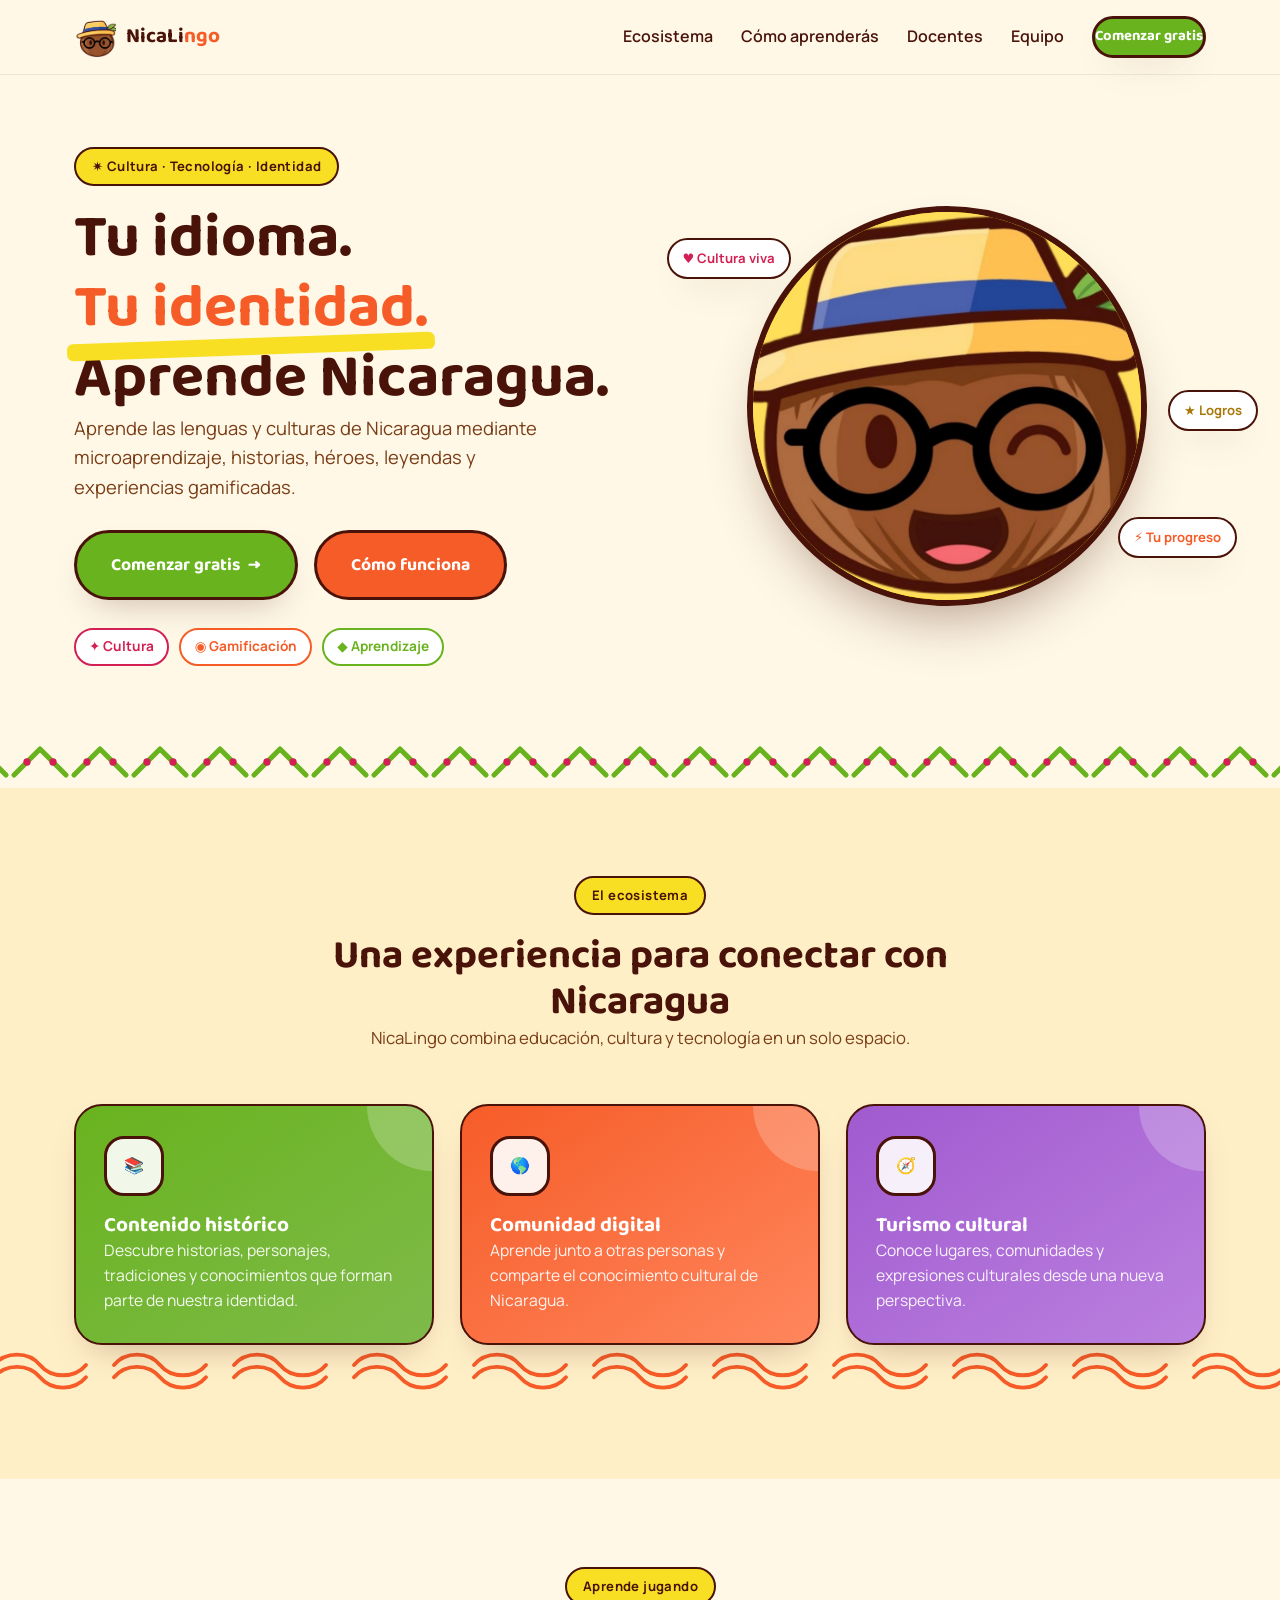
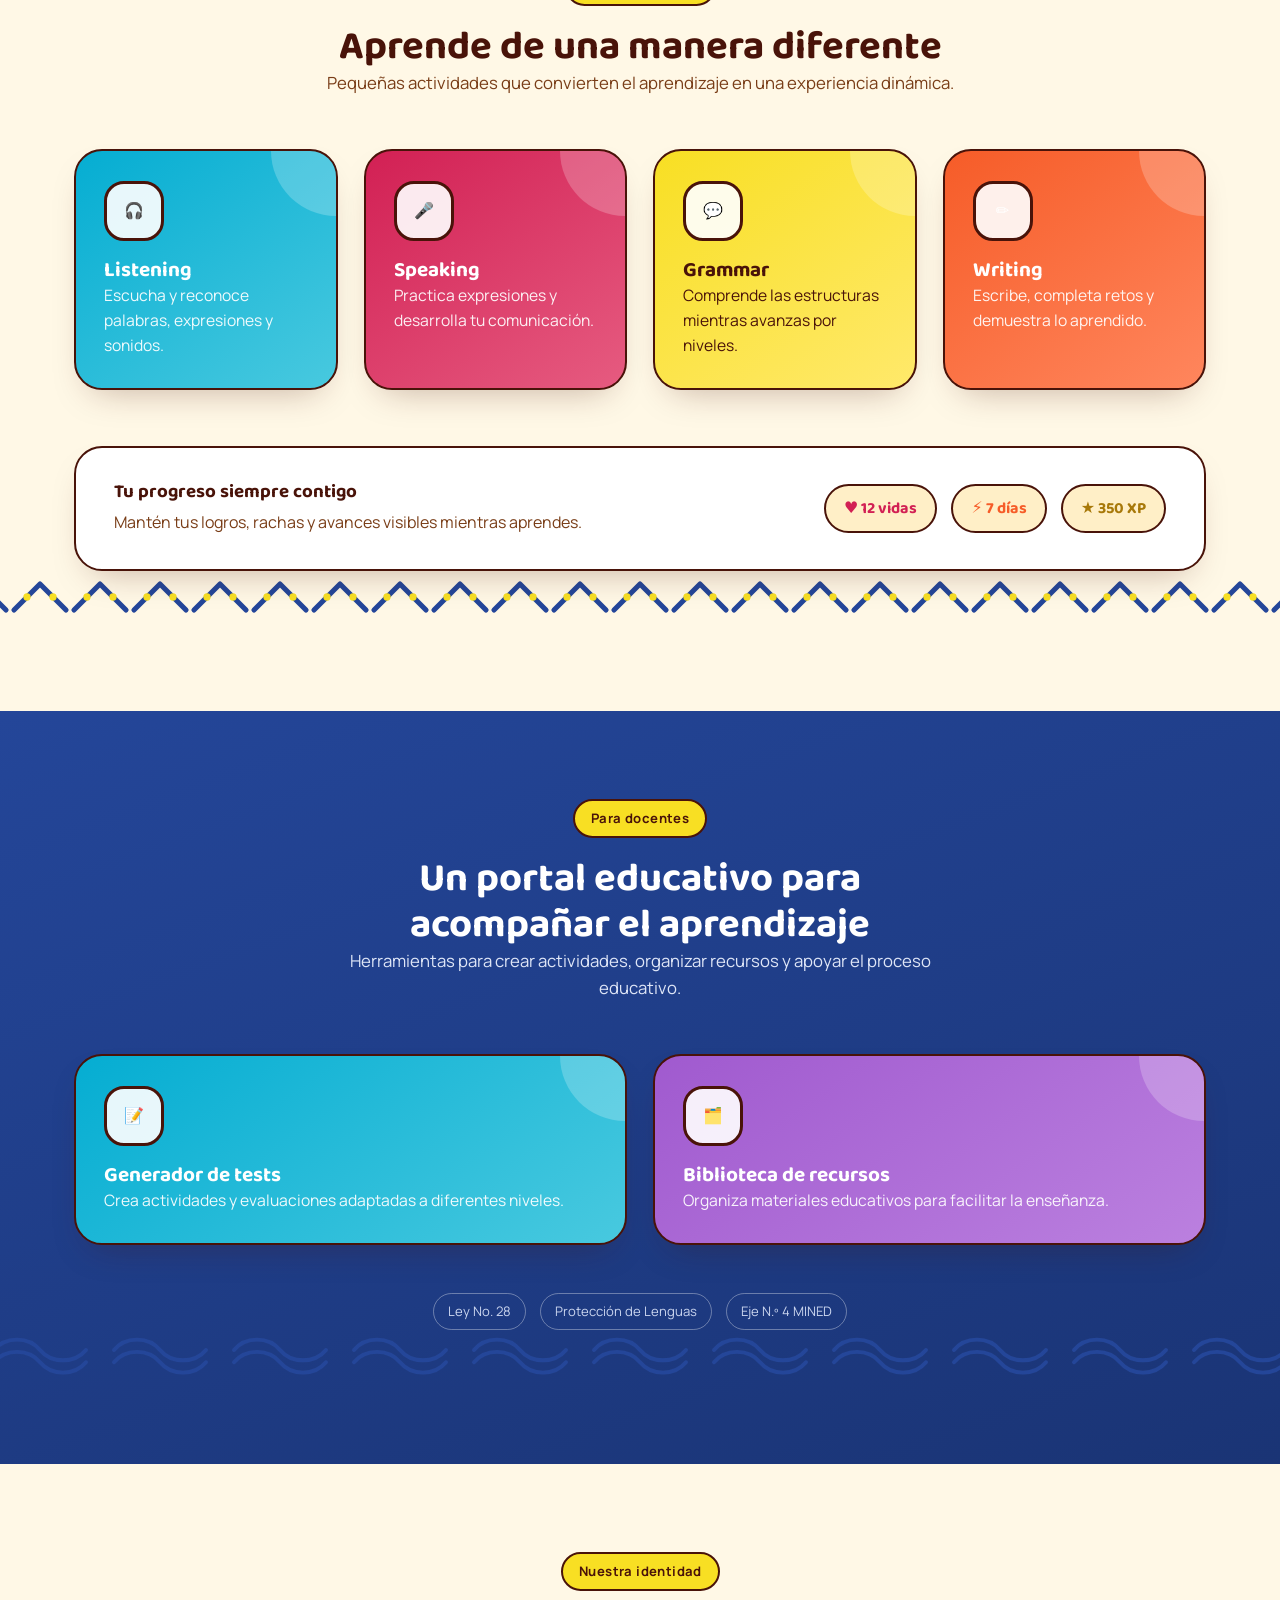
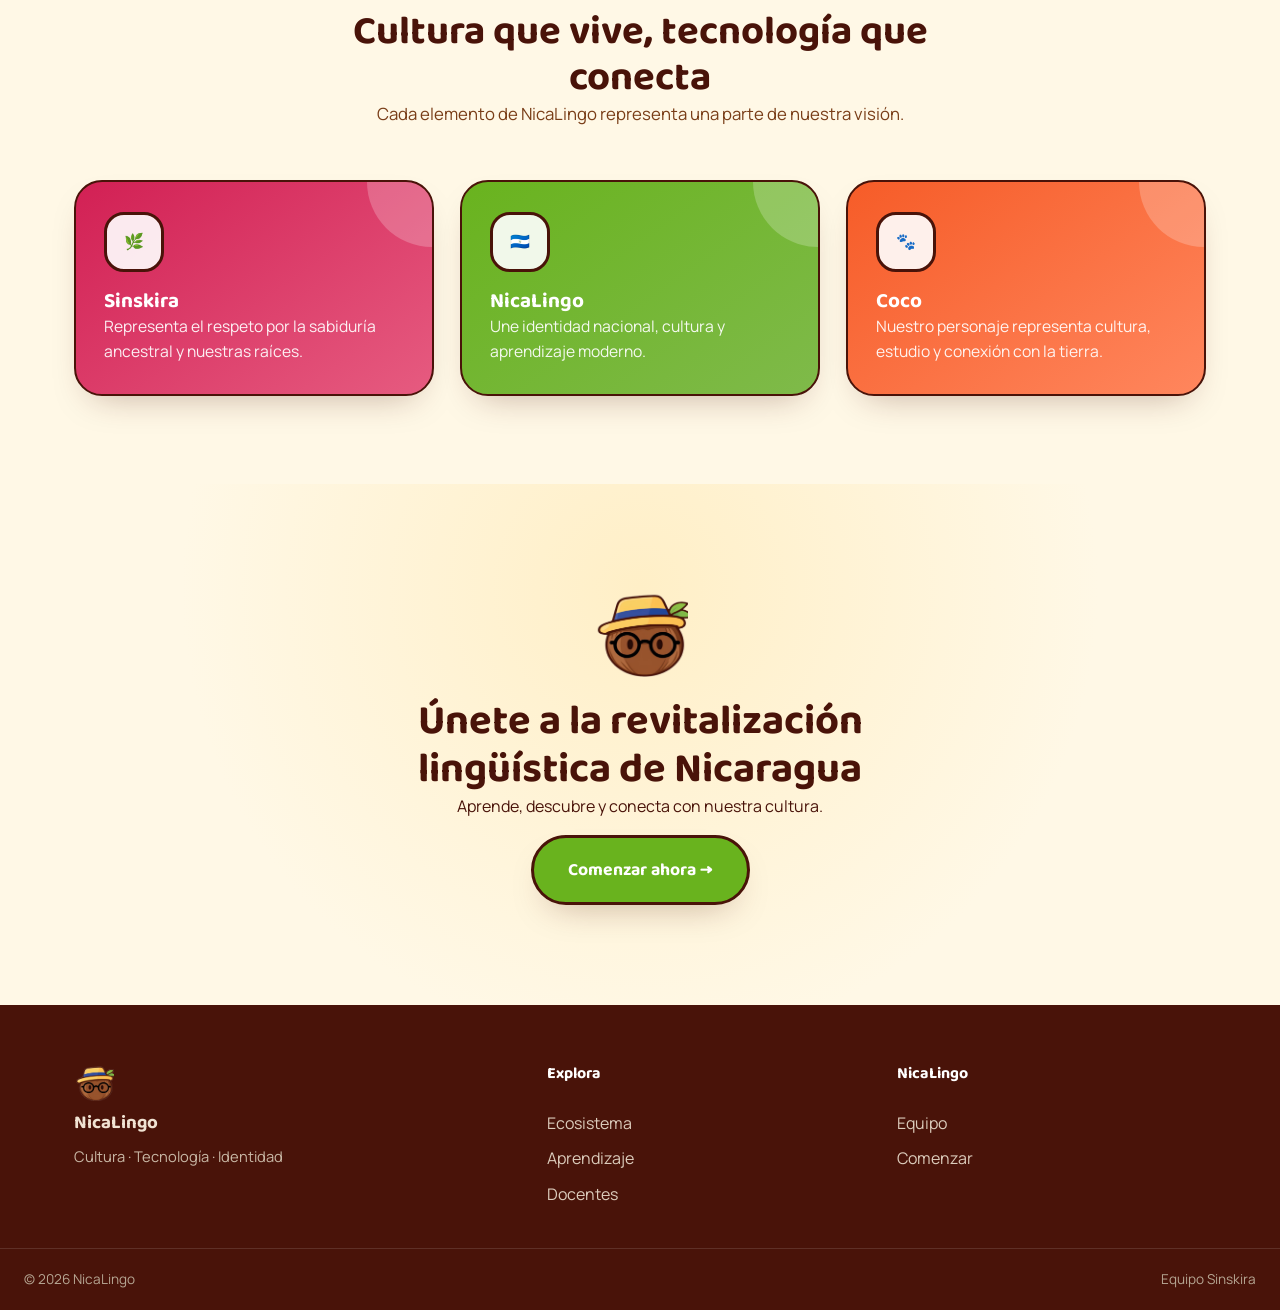
==== commit ef91334a: "Add files via upload" ====
--- a/index.html
+++ b/index.html
@@ -1,648 +1,876 @@
-```html
 <!DOCTYPE html>
 <html lang="es">
+
 <head>
+
   <meta charset="UTF-8">
-  <meta name="viewport" content="width=device-width, initial-scale=1.0">
-
-  <title>NicaLingo | Aprende las lenguas de Nicaragua</title>
-
-  <link rel="icon" href="favicon.png">
-
-  <!-- Google Fonts -->
-  <link rel="preconnect" href="https://fonts.googleapis.com">
-  <link rel="preconnect" href="https://fonts.gstatic.com" crossorigin>
+
+  <meta
+    name="viewport"
+    content="width=device-width, initial-scale=1.0"
+  >
+
+  <title>NicaLingo — Cultura · Tecnología · Identidad</title>
 
   <link
-    href="https://fonts.googleapis.com/css2?family=Baloo+2:wght@600;700;800&family=Manrope:wght@300;400;600;700&display=swap"
+    rel="icon"
+    href="favicon.png"
+  >
+
+  <link
+    rel="preconnect"
+    href="https://fonts.googleapis.com"
+  >
+
+  <link
+    rel="preconnect"
+    href="https://fonts.gstatic.com"
+    crossorigin
+  >
+
+  <link
+    href="https://fonts.googleapis.com/css2?family=Baloo+2:wght@600;700&family=Manrope:wght@300;400;600;700&display=swap"
     rel="stylesheet"
   >
 
-  <link rel="stylesheet" href="style.css">
+  <link
+    rel="stylesheet"
+    href="style.css"
+  >
+
 </head>
 
+
 <body>
 
-  <!-- Luz que sigue al cursor -->
-  <div class="cursor-glow" id="cursorGlow"></div>
-
-  <!-- ================= HEADER ================= -->
-  <header class="site-header" id="siteHeader">
-
-    <div class="wrap header-inner">
-
-      <a href="#inicio" class="brand">
-        <img
-          src="coco-logo.png"
-          alt="Logo de NicaLingo"
-          class="brand-mark"
+<!-- ======================================================
+     LUZ DEL CURSOR
+====================================================== -->
+
+<div
+  class="cursor-glow"
+  id="cursorGlow"
+></div>
+
+
+<!-- ======================================================
+     HEADER
+====================================================== -->
+
+<header
+  class="site-header"
+  id="siteHeader"
+>
+
+  <div class="wrap header-inner">
+
+    <a
+      href="#inicio"
+      class="brand"
+    >
+
+      <img
+        src="coco-logo.png"
+        alt="Logo de NicaLingo"
+        class="brand-mark"
+      >
+
+      <span class="brand-name">
+        Nica<span>Li</span><em>ngo</em>
+      </span>
+
+    </a>
+
+
+    <nav
+      class="main-nav"
+      id="mainNav"
+    >
+
+      <a href="#ecosistema">
+        Ecosistema
+      </a>
+
+      <a href="#aprendizaje">
+        Cómo aprenderás
+      </a>
+
+      <a href="#docentes">
+        Docentes
+      </a>
+
+      <a href="#equipo">
+        Equipo
+      </a>
+
+      <a
+        href="#comenzar"
+        class="btn btn-primary btn-small"
+      >
+        Comenzar gratis
+      </a>
+
+    </nav>
+
+
+    <button
+      class="nav-toggle"
+      id="navToggle"
+      aria-label="Abrir menú"
+      aria-expanded="false"
+    >
+
+      <span></span>
+      <span></span>
+      <span></span>
+
+    </button>
+
+  </div>
+
+</header>
+
+
+
+<main>
+
+
+<!-- ======================================================
+     HERO
+====================================================== -->
+
+<section
+  class="hero"
+  id="inicio"
+>
+
+  <div class="wrap hero-inner">
+
+
+    <div class="hero-copy">
+
+      <span class="eyebrow">
+        ✷ Cultura · Tecnología · Identidad
+      </span>
+
+
+      <h1>
+
+        Tu idioma.
+        <span class="text-underline">
+          Tu identidad.
+        </span>
+
+        <br>
+
+        Aprende Nicaragua.
+
+      </h1>
+
+
+      <p class="hero-lead">
+
+        Aprende las lenguas y culturas de Nicaragua
+        mediante microaprendizaje, historias,
+        héroes, leyendas y experiencias gamificadas.
+
+      </p>
+
+
+      <div class="hero-actions">
+
+        <a
+          href="#comenzar"
+          class="btn btn-primary btn-large"
         >
-
-        <span class="brand-name">
-          Nica<span>Lingo</span>
-        </span>
-      </a>
-
-      <nav class="main-nav" id="mainNav">
-
-        <a href="#ecosistema">Ecosistema</a>
-
-        <a href="#aprendizaje">Cómo aprenderás</a>
-
-        <a href="#docentes">Docentes</a>
-
-        <a href="#equipo">Equipo</a>
-
-        <a href="#comenzar" class="btn btn-primary btn-small">
           Comenzar gratis
-        </a>
-
-      </nav>
-
-      <button
-        class="nav-toggle"
-        id="navToggle"
-        aria-label="Abrir menú"
-        aria-expanded="false"
-        type="button"
-      >
-        <span></span>
-        <span></span>
-        <span></span>
-      </button>
-
-    </div>
-
-  </header>
-
-
-  <main>
-
-    <!-- ================= HERO ================= -->
-    <section class="hero" id="inicio">
-
-      <div class="wrap hero-inner">
-
-        <div class="hero-copy reveal">
-
-          <span class="eyebrow">
-            ✷ Cultura · Tecnología · Identidad
-          </span>
-
-          <h1>
-            Aprende las
-            <span class="text-underline">lenguas</span>
-            de Nicaragua jugando.
-          </h1>
-
-          <p class="hero-lead">
-            Microaprendizaje, historia, héroes y leyendas se unen
-            en una experiencia gamificada para aprender,
-            descubrir y conectar con la cultura de Nicaragua.
-          </p>
-
-          <div class="hero-actions">
-
-            <a href="#comenzar" class="btn btn-primary btn-large magnetic">
-              Comenzar gratis
-              <span>→</span>
-            </a>
-
-            <a href="#aprendizaje" class="btn btn-ghost btn-large magnetic">
-              Cómo funciona
-              <span>↓</span>
-            </a>
-
-          </div>
-
-          <div class="hero-pills">
-
-            <span class="pill" style="--pc:var(--magenta)">
-              ✦ Gamificación
-            </span>
-
-            <span class="pill" style="--pc:var(--coral)">
-              ♫ Cultura
-            </span>
-
-            <span class="pill" style="--pc:var(--ocean)">
-              ◉ Comunidad
-            </span>
-
-          </div>
-
-        </div>
-
-
-        <!-- HERO VISUAL -->
-        <div class="hero-visual" id="heroVisual">
-
-          <div class="blob-decor blob-1">
-            <svg viewBox="0 0 100 100" aria-hidden="true">
-              <path
-                d="M20 50 C20 20 40 10 62 18 C88 27 88 52 76 70 C64 88 36 87 23 70 C16 61 18 55 20 50Z"
-                fill="#D22054"
-              />
-            </svg>
-          </div>
-
-          <div class="blob-decor blob-2">
-            <svg viewBox="0 0 100 100" aria-hidden="true">
-              <path
-                d="M20 50 C20 20 40 10 62 18 C88 27 88 52 76 70 C64 88 36 87 23 70 C16 61 18 55 20 50Z"
-                fill="#05ADD2"
-              />
-            </svg>
-          </div>
-
-
-          <!-- Mascota -->
-          <div class="medallion" id="medallion">
-
-            <img
-              src="coco-hero.jpg"
-              alt="Coco, mascota de NicaLingo"
-              class="mascot-img"
-            >
-
-          </div>
-
-
-          <!-- Chips -->
-          <div class="float-chip chip-life">
-            <span>♥</span>
-            Cultura
-          </div>
-
-          <div class="float-chip chip-streak">
-            <span>✦</span>
-            ¡En racha!
-          </div>
-
-          <div class="float-chip chip-coin">
-            <span>●</span>
-            +120 XP
-          </div>
-
-        </div>
-
-      </div>
-
-      <div class="divider divider-zigzag-green"></div>
-
-    </section>
-
-
-    <!-- ================= ECOSISTEMA ================= -->
-    <section class="section section-alt" id="ecosistema">
-
-      <div class="wrap">
-
-        <div class="section-head reveal">
-
-          <span class="eyebrow eyebrow-magenta">
-            ✦ Ecosistema
-          </span>
-
-          <h2>
-            Una experiencia que conecta
-            <span class="text-underline">identidad y aprendizaje</span>
-          </h2>
-
-          <p class="section-lead">
-            NicaLingo no solo enseña palabras. Conecta el idioma
-            con la historia, la cultura y las personas.
-          </p>
-
-        </div>
-
-
-        <div class="card-grid card-grid-3">
-
-          <article class="card card-pink reveal">
-
-            <div class="icon-badge">
-              <span>✦</span>
-            </div>
-
-            <h3>Contenido Histórico</h3>
-
-            <p>
-              Descubre historias, personajes y acontecimientos
-              que forman parte de la identidad de Nicaragua.
-            </p>
-
-          </article>
-
-
-          <article class="card card-orange reveal">
-
-            <div class="icon-badge">
-              <span>♫</span>
-            </div>
-
-            <h3>Comunidad Digital</h3>
-
-            <p>
-              Aprende y comparte experiencias mientras
-              conectas con otras personas interesadas en la cultura.
-            </p>
-
-          </article>
-
-
-          <article class="card card-cyan reveal">
-
-            <div class="icon-badge">
-              <span>◆</span>
-            </div>
-
-            <h3>Turismo Cultural</h3>
-
-            <p>
-              Explora Nicaragua a través de sus lenguas,
-              tradiciones, lugares y expresiones culturales.
-            </p>
-
-          </article>
-
-        </div>
-
-      </div>
-
-    </section>
-
-
-    <!-- ================= APRENDIZAJE ================= -->
-    <section class="section" id="aprendizaje">
-
-      <div class="wrap">
-
-        <div class="section-head reveal">
-
-          <span class="eyebrow eyebrow-ocean">
-            ◉ Aprende jugando
-          </span>
-
-          <h2>
-            Aprende a tu ritmo
-          </h2>
-
-          <p class="section-lead">
-            Diferentes habilidades se combinan para que
-            aprender una lengua sea una experiencia dinámica.
-          </p>
-
-        </div>
-
-
-        <div class="card-grid card-grid-4">
-
-          <article class="card card-yellow reveal">
-
-            <div class="icon-badge">
-              <span>🎧</span>
-            </div>
-
-            <h3>Listening</h3>
-
-            <p>
-              Escucha y reconoce palabras y expresiones
-              en diferentes contextos.
-            </p>
-
-          </article>
-
-
-          <article class="card card-green reveal">
-
-            <div class="icon-badge">
-              <span>🎤</span>
-            </div>
-
-            <h3>Speaking</h3>
-
-            <p>
-              Practica la pronunciación y aprende
-              expresiones utilizadas en la vida cotidiana.
-            </p>
-
-          </article>
-
-
-          <article class="card card-purple reveal">
-
-            <div class="icon-badge">
-              <span>💬</span>
-            </div>
-
-            <h3>Grammar</h3>
-
-            <p>
-              Comprende estructuras y reglas de manera
-              sencilla mediante actividades interactivas.
-            </p>
-
-          </article>
-
-
-          <article class="card card-blue reveal">
-
-            <div class="icon-badge">
-              <span>✎</span>
-            </div>
-
-            <h3>Writing</h3>
-
-            <p>
-              Pon en práctica lo aprendido escribiendo
-              palabras y expresiones.
-            </p>
-
-          </article>
-
-        </div>
-
-
-        <div class="topbar-preview reveal">
-
-          <div class="topbar-preview-text">
-
-            <h3>
-              Tu progreso, siempre contigo.
-            </h3>
-
-            <p>
-              Convierte cada actividad en una oportunidad
-              para avanzar.
-            </p>
-
-          </div>
-
-          <div class="topbar-mock">
-
-            <span>♥ 7 días</span>
-            <span>✦ 850 XP</span>
-            <span>● Nivel 4</span>
-
-          </div>
-
-        </div>
-
-      </div>
-
-      <div class="divider divider-wave-coral"></div>
-
-    </section>
-
-
-    <!-- ================= DOCENTES ================= -->
-    <section class="section section-dark" id="docentes">
-
-      <div class="wrap">
-
-        <div class="section-head reveal">
-
-          <span class="eyebrow eyebrow-sun">
-            ✦ Para docentes
-          </span>
-
-          <h2>
-            Un portal para llevar
-            la cultura al aula
-          </h2>
-
-          <p class="section-lead">
-            Recursos educativos y herramientas para acompañar
-            el aprendizaje de las lenguas y culturas de Nicaragua.
-          </p>
-
-        </div>
-
-
-        <div class="card-grid card-grid-2">
-
-          <article class="card card-dark reveal">
-
-            <div class="icon-badge icon-badge-purple">
-              <span>✎</span>
-            </div>
-
-            <h3>Generador de tests</h3>
-
-            <p>
-              Crea actividades y evaluaciones para reforzar
-              los contenidos trabajados en clase.
-            </p>
-
-          </article>
-
-
-          <article class="card card-dark reveal">
-
-            <div class="icon-badge icon-badge-cyan">
-              <span>◆</span>
-            </div>
-
-            <h3>Biblioteca de recursos</h3>
-
-            <p>
-              Accede a materiales que facilitan la enseñanza
-              y acercan la cultura al estudiante.
-            </p>
-
-          </article>
-
-        </div>
-
-
-        <div class="legal-strip reveal">
-
-          <span>Ley No. 28</span>
-          <span>Protección de Lenguas</span>
-          <span>Eje N.º 4 · MINED</span>
-
-        </div>
-
-      </div>
-
-      <div class="divider divider-wave-navy"></div>
-
-    </section>
-
-
-    <!-- ================= EQUIPO ================= -->
-    <section class="section" id="equipo">
-
-      <div class="wrap">
-
-        <div class="section-head reveal">
-
-          <span class="eyebrow eyebrow-leaf">
-            ✦ Sinskira
-          </span>
-
-          <h2>
-            Cultura, identidad y tecnología
-          </h2>
-
-          <p class="section-lead">
-            NicaLingo nace con la intención de unir
-            el conocimiento ancestral con nuevas formas de aprender.
-          </p>
-
-        </div>
-
-
-        <div class="meaning-list">
-
-          <div class="meaning-item reveal">
-
-            <div class="icon-badge icon-badge-sm icon-badge-magenta">
-              ✦
-            </div>
-
-            <p>
-              <strong>Sinskira</strong> representa el respeto
-              por la sabiduría ancestral.
-            </p>
-
-          </div>
-
-
-          <div class="meaning-item reveal">
-
-            <div class="icon-badge icon-badge-sm icon-badge-coral">
-              ◆
-            </div>
-
-            <p>
-              <strong>NicaLingo</strong> une identidad nacional
-              con aprendizaje moderno.
-            </p>
-
-          </div>
-
-
-          <div class="meaning-item reveal">
-
-            <div class="icon-badge icon-badge-sm icon-badge-green">
-              ♥
-            </div>
-
-            <p>
-              <strong>Coco</strong> simboliza cultura,
-              estudio y conexión con la tierra.
-            </p>
-
-          </div>
-
-        </div>
-
-      </div>
-
-    </section>
-
-
-    <!-- ================= CTA ================= -->
-    <section class="cta-final" id="comenzar">
-
-      <div class="wrap cta-inner reveal">
-
-        <img
-          src="coco-logo.png"
-          alt="Coco"
-          class="cta-mascot"
-        >
-
-        <span class="eyebrow">
-          ✷ Tu idioma. Tu historia.
-        </span>
-
-        <h2>
-          Únete a la revitalización lingüística de Nicaragua.
-        </h2>
-
-        <p>
-          Aprende, descubre y conecta con la cultura
-          de una manera diferente.
-        </p>
-
-        <a href="#inicio" class="btn btn-primary btn-large magnetic">
-          Comenzar ahora
           <span>→</span>
         </a>
 
+        <a
+          href="#aprendizaje"
+          class="btn btn-coral btn-large"
+        >
+          Cómo funciona
+        </a>
+
       </div>
 
-    </section>
-
-  </main>
-
-
-  <!-- ================= FOOTER ================= -->
-  <footer class="site-footer">
-
-    <div class="wrap footer-inner">
-
-      <div class="footer-brand">
+
+      <div class="hero-pills">
+
+        <span
+          class="pill"
+          style="--pc:var(--magenta)"
+        >
+          ✦ Cultura
+        </span>
+
+        <span
+          class="pill"
+          style="--pc:var(--coral)"
+        >
+          ◉ Gamificación
+        </span>
+
+        <span
+          class="pill"
+          style="--pc:var(--leaf)"
+        >
+          ◆ Aprendizaje
+        </span>
+
+      </div>
+
+    </div>
+
+
+
+    <div class="hero-visual">
+
+      <div class="medallion">
 
         <img
-          src="coco-logo.png"
-          alt="NicaLingo"
-          class="brand-mark"
+          src="coco-hero.jpg"
+          alt="Coco, personaje de NicaLingo"
+          class="mascot-img"
         >
 
-        <strong>NicaLingo</strong>
-
-        <p>
-          Lenguas, cultura e identidad de Nicaragua
-          en una experiencia de aprendizaje diferente.
-        </p>
-
       </div>
 
 
-      <div class="footer-col">
-
-        <h4>Explora</h4>
-
-        <a href="#ecosistema">Ecosistema</a>
-        <a href="#aprendizaje">Aprendizaje</a>
-        <a href="#docentes">Docentes</a>
-
+      <div class="float-chip chip-life">
+        ♥ Cultura viva
       </div>
 
-
-      <div class="footer-col">
-
-        <h4>NicaLingo</h4>
-
-        <a href="#equipo">Sinskira</a>
-        <a href="#comenzar">Comenzar</a>
-
+      <div class="float-chip chip-streak">
+        ⚡ Tu progreso
       </div>
 
-    </div>
-
-
-    <div class="footer-bottom">
+      <div class="float-chip chip-coin">
+        ★ Logros
+      </div>
+
+    </div>
+
+  </div>
+
+
+  <div class="divider divider-zigzag-green"></div>
+
+</section>
+
+
+
+<!-- ======================================================
+     ECOSISTEMA
+====================================================== -->
+
+<section
+  class="section section-alt"
+  id="ecosistema"
+>
+
+  <div class="wrap">
+
+    <div class="section-head reveal">
+
+      <span class="eyebrow eyebrow-magenta">
+        El ecosistema
+      </span>
+
+      <h2>
+        Una experiencia para conectar
+        con Nicaragua
+      </h2>
+
+      <p class="section-lead">
+        NicaLingo combina educación,
+        cultura y tecnología en un solo espacio.
+      </p>
+
+    </div>
+
+
+    <div class="card-grid card-grid-3">
+
+
+      <!-- CARD 1 -->
+
+      <article
+        class="card card-green reveal"
+        style="--delay:.05s"
+      >
+
+        <div class="icon-badge">
+          📚
+        </div>
+
+        <h3>
+          Contenido histórico
+        </h3>
+
+        <p>
+          Descubre historias, personajes,
+          tradiciones y conocimientos que
+          forman parte de nuestra identidad.
+        </p>
+
+      </article>
+
+
+      <!-- CARD 2 -->
+
+      <article
+        class="card card-coral reveal"
+        style="--delay:.15s"
+      >
+
+        <div class="icon-badge">
+          🌎
+        </div>
+
+        <h3>
+          Comunidad digital
+        </h3>
+
+        <p>
+          Aprende junto a otras personas
+          y comparte el conocimiento
+          cultural de Nicaragua.
+        </p>
+
+      </article>
+
+
+      <!-- CARD 3 -->
+
+      <article
+        class="card card-purple reveal"
+        style="--delay:.25s"
+      >
+
+        <div class="icon-badge">
+          🧭
+        </div>
+
+        <h3>
+          Turismo cultural
+        </h3>
+
+        <p>
+          Conoce lugares, comunidades
+          y expresiones culturales
+          desde una nueva perspectiva.
+        </p>
+
+      </article>
+
+    </div>
+
+  </div>
+
+
+  <div class="divider divider-wave-coral"></div>
+
+</section>
+
+
+
+<!-- ======================================================
+     APRENDIZAJE
+====================================================== -->
+
+<section
+  class="section"
+  id="aprendizaje"
+>
+
+  <div class="wrap">
+
+    <div class="section-head reveal">
+
+      <span class="eyebrow eyebrow-sun">
+        Aprende jugando
+      </span>
+
+      <h2>
+        Aprende de una manera diferente
+      </h2>
+
+      <p class="section-lead">
+        Pequeñas actividades que convierten
+        el aprendizaje en una experiencia dinámica.
+      </p>
+
+    </div>
+
+
+    <div class="card-grid card-grid-4">
+
+
+      <article
+        class="card card-cyan reveal"
+        style="--delay:.05s"
+      >
+
+        <div class="icon-badge">
+          🎧
+        </div>
+
+        <h3>
+          Listening
+        </h3>
+
+        <p>
+          Escucha y reconoce palabras,
+          expresiones y sonidos.
+        </p>
+
+      </article>
+
+
+      <article
+        class="card card-magenta reveal"
+        style="--delay:.15s"
+      >
+
+        <div class="icon-badge">
+          🎤
+        </div>
+
+        <h3>
+          Speaking
+        </h3>
+
+        <p>
+          Practica expresiones
+          y desarrolla tu comunicación.
+        </p>
+
+      </article>
+
+
+      <article
+        class="card card-yellow reveal"
+        style="--delay:.25s"
+      >
+
+        <div class="icon-badge">
+          💬
+        </div>
+
+        <h3>
+          Grammar
+        </h3>
+
+        <p>
+          Comprende las estructuras
+          mientras avanzas por niveles.
+        </p>
+
+      </article>
+
+
+      <article
+        class="card card-coral reveal"
+        style="--delay:.35s"
+      >
+
+        <div class="icon-badge">
+          ✏️
+        </div>
+
+        <h3>
+          Writing
+        </h3>
+
+        <p>
+          Escribe, completa retos
+          y demuestra lo aprendido.
+        </p>
+
+      </article>
+
+    </div>
+
+
+    <div class="topbar-preview reveal">
+
+      <div class="topbar-preview-text">
+
+        <h3>
+          Tu progreso siempre contigo
+        </h3>
+
+        <p>
+          Mantén tus logros, rachas
+          y avances visibles mientras aprendes.
+        </p>
+
+      </div>
+
+
+      <div class="topbar-mock">
+
+        <span>
+          ♥ 12 vidas
+        </span>
+
+        <span>
+          ⚡ 7 días
+        </span>
+
+        <span>
+          ★ 350 XP
+        </span>
+
+      </div>
+
+    </div>
+
+  </div>
+
+
+  <div class="divider divider-zigzag-navy"></div>
+
+</section>
+
+
+
+<!-- ======================================================
+     DOCENTES
+====================================================== -->
+
+<section
+  class="section section-dark"
+  id="docentes"
+>
+
+  <div class="wrap">
+
+    <div class="section-head reveal">
+
+      <span class="eyebrow eyebrow-ocean">
+        Para docentes
+      </span>
+
+      <h2>
+        Un portal educativo
+        para acompañar el aprendizaje
+      </h2>
+
+      <p class="section-lead">
+        Herramientas para crear actividades,
+        organizar recursos y apoyar el proceso educativo.
+      </p>
+
+    </div>
+
+
+    <div class="card-grid card-grid-2">
+
+
+      <article
+        class="card card-cyan reveal"
+        style="--delay:.1s"
+      >
+
+        <div class="icon-badge">
+          📝
+        </div>
+
+        <h3>
+          Generador de tests
+        </h3>
+
+        <p>
+          Crea actividades y evaluaciones
+          adaptadas a diferentes niveles.
+        </p>
+
+      </article>
+
+
+      <article
+        class="card card-purple reveal"
+        style="--delay:.2s"
+      >
+
+        <div class="icon-badge">
+          🗂️
+        </div>
+
+        <h3>
+          Biblioteca de recursos
+        </h3>
+
+        <p>
+          Organiza materiales educativos
+          para facilitar la enseñanza.
+        </p>
+
+      </article>
+
+    </div>
+
+
+    <div class="legal-strip reveal">
 
       <span>
-        © <span id="year"></span> NicaLingo
+        Ley No. 28
       </span>
 
       <span>
-        Equipo Sinskira
+        Protección de Lenguas
       </span>
 
-    </div>
-
-  </footer>
-
-
-  <script src="script.js"></script>
+      <span>
+        Eje N.º 4 MINED
+      </span>
+
+    </div>
+
+  </div>
+
+
+  <div class="divider divider-wave-navy"></div>
+
+</section>
+
+
+
+<!-- ======================================================
+     EQUIPO
+====================================================== -->
+
+<section
+  class="section"
+  id="equipo"
+>
+
+  <div class="wrap">
+
+    <div class="section-head reveal">
+
+      <span class="eyebrow eyebrow-leaf">
+        Nuestra identidad
+      </span>
+
+      <h2>
+        Cultura que vive,
+        tecnología que conecta
+      </h2>
+
+      <p class="section-lead">
+        Cada elemento de NicaLingo representa
+        una parte de nuestra visión.
+      </p>
+
+    </div>
+
+
+    <div class="card-grid card-grid-3">
+
+
+      <article
+        class="card card-magenta reveal"
+        style="--delay:.05s"
+      >
+
+        <div class="icon-badge">
+          🌿
+        </div>
+
+        <h3>
+          Sinskira
+        </h3>
+
+        <p>
+          Representa el respeto por la
+          sabiduría ancestral y nuestras raíces.
+        </p>
+
+      </article>
+
+
+      <article
+        class="card card-green reveal"
+        style="--delay:.15s"
+      >
+
+        <div class="icon-badge">
+          🇳🇮
+        </div>
+
+        <h3>
+          NicaLingo
+        </h3>
+
+        <p>
+          Une identidad nacional,
+          cultura y aprendizaje moderno.
+        </p>
+
+      </article>
+
+
+      <article
+        class="card card-coral reveal"
+        style="--delay:.25s"
+      >
+
+        <div class="icon-badge">
+          🐾
+        </div>
+
+        <h3>
+          Coco
+        </h3>
+
+        <p>
+          Nuestro personaje representa
+          cultura, estudio y conexión con la tierra.
+        </p>
+
+      </article>
+
+    </div>
+
+  </div>
+
+</section>
+
+
+
+<!-- ======================================================
+     CTA
+====================================================== -->
+
+<section
+  class="cta-final"
+  id="comenzar"
+>
+
+  <div class="wrap cta-inner reveal">
+
+    <img
+      src="coco-logo.png"
+      alt="Coco"
+      class="cta-mascot"
+    >
+
+    <h2>
+      Únete a la revitalización
+      lingüística de Nicaragua
+    </h2>
+
+    <p>
+      Aprende, descubre y conecta
+      con nuestra cultura.
+    </p>
+
+    <a
+      href="#inicio"
+      class="btn btn-primary btn-large"
+    >
+      Comenzar ahora →
+    </a>
+
+  </div>
+
+</section>
+
+</main>
+
+
+
+<!-- ======================================================
+     FOOTER
+====================================================== -->
+
+<footer class="site-footer">
+
+  <div class="wrap footer-inner">
+
+
+    <div class="footer-brand">
+
+      <img
+        src="coco-logo.png"
+        alt="NicaLingo"
+        class="brand-mark"
+      >
+
+      <h3>
+        NicaLingo
+      </h3>
+
+      <p>
+        Cultura · Tecnología · Identidad
+      </p>
+
+    </div>
+
+
+    <div class="footer-col">
+
+      <h4>
+        Explora
+      </h4>
+
+      <a href="#ecosistema">
+        Ecosistema
+      </a>
+
+      <a href="#aprendizaje">
+        Aprendizaje
+      </a>
+
+      <a href="#docentes">
+        Docentes
+      </a>
+
+    </div>
+
+
+    <div class="footer-col">
+
+      <h4>
+        NicaLingo
+      </h4>
+
+      <a href="#equipo">
+        Equipo
+      </a>
+
+      <a href="#comenzar">
+        Comenzar
+      </a>
+
+    </div>
+
+  </div>
+
+
+  <div class="footer-bottom">
+
+    <span>
+      © <span id="year"></span> NicaLingo
+    </span>
+
+    <span>
+      Equipo Sinskira
+    </span>
+
+  </div>
+
+</footer>
+
+
+
+<script src="script.js"></script>
 
 </body>
+
 </html>
-```
--- a/style.css
+++ b/style.css
@@ -1,8 +1,5 @@
-```css
-/* ==========================================================
-   NicaLingo — Landing Page
-   CSS principal
-   Paleta oficial + animaciones e interacciones
+/* ==========================================================
+   NicaLingo — Landing Page (animaciones simples y robustas)
    ========================================================== */
 
 :root{
@@ -30,17 +27,14 @@
   --radius-lg:28px;
   --radius-md:18px;
 
-  --shadow-soft:0 16px 36px -18px rgba(73,19,9,.35);
-  --shadow-hover:0 28px 55px -20px rgba(73,19,9,.45);
+  --shadow-soft:
+    0 16px 36px -18px rgba(73,19,9,.35);
 
   --wrap:1180px;
 
-  /* Easing intencional */
   --ease-bounce:cubic-bezier(.34,1.56,.64,1);
-  --ease-smooth:cubic-bezier(.22,.61,.36,1);
-  --ease-soft:cubic-bezier(.4,0,.2,1);
-}
-
+  --ease-smooth:cubic-bezier(.22,.8,.2,1);
+}
 
 /* ==========================================================
    RESET
@@ -48,6 +42,8 @@
 
 *{
   box-sizing:border-box;
+  margin:0;
+  padding:0;
 }
 
 html{
@@ -55,7 +51,6 @@
 }
 
 body{
-  margin:0;
   background:var(--cream);
   color:var(--cacao);
   font-family:var(--font-body);
@@ -74,10 +69,8 @@
   text-decoration:none;
 }
 
-ul{
-  margin:0;
-  padding:0;
-  list-style:none;
+button{
+  font-family:inherit;
 }
 
 h1,
@@ -85,62 +78,17 @@
 h3{
   font-family:var(--font-display);
   font-weight:700;
-  margin:0 0 .5em;
   line-height:1.15;
-  color:var(--cacao);
 }
 
 p{
-  margin:0 0 1em;
-}
-
-.icon{
-  display:inline-block;
-  vertical-align:-3px;
-  fill:none;
+  margin-bottom:1em;
 }
 
 .wrap{
   max-width:var(--wrap);
-  margin:0 auto;
+  margin:auto;
   padding:0 24px;
-}
-
-
-/* ==========================================================
-   REDUCED MOTION
-   ========================================================== */
-
-@media (prefers-reduced-motion: reduce){
-
-  html{
-    scroll-behavior:auto;
-  }
-
-  *,
-  *::before,
-  *::after{
-    animation-duration:.001ms !important;
-    animation-iteration-count:1 !important;
-    transition-duration:.001ms !important;
-  }
-
-  .cursor-glow{
-    display:none !important;
-  }
-
-  .medallion,
-  .float-chip,
-  .blob-decor,
-  .cta-mascot{
-    animation:none !important;
-    transform:none !important;
-  }
-
-  .reveal{
-    opacity:1 !important;
-    transform:none !important;
-  }
 }
 
 
@@ -164,19 +112,17 @@
   background:
     radial-gradient(
       circle,
-      rgba(248,223,35,.34) 0%,
-      rgba(246,92,40,.14) 38%,
+      rgba(248,223,35,.35) 0%,
+      rgba(246,92,40,.16) 38%,
       rgba(246,92,40,0) 70%
     );
 
   pointer-events:none;
   z-index:2;
 
-  mix-blend-mode:multiply;
-
   opacity:0;
 
-  transition:opacity .45s var(--ease-smooth);
+  transition:opacity .4s ease;
 
   will-change:transform;
 }
@@ -196,8 +142,6 @@
   justify-content:center;
   gap:8px;
 
-  position:relative;
-
   font-family:var(--font-display);
   font-weight:700;
 
@@ -207,50 +151,49 @@
   border:3px solid var(--cacao);
 
   cursor:pointer;
-  white-space:nowrap;
 
   transition:
     transform .25s var(--ease-bounce),
-    box-shadow .3s var(--ease-smooth),
-    background .25s var(--ease-smooth);
-
-  will-change:transform;
-}
-
-.btn .icon{
+    box-shadow .25s ease,
+    background .25s ease;
+}
+
+.btn:hover{
+  transform:translateY(-4px) scale(1.03);
+}
+
+.btn:active{
+  transform:translateY(0) scale(.98);
+}
+
+.btn span{
+  display:inline-block;
   transition:transform .3s var(--ease-bounce);
 }
 
-.btn:hover{
-  box-shadow:
-    0 18px 35px -15px rgba(73,19,9,.45);
-}
-
-.btn:hover .icon{
+.btn:hover span{
   transform:translateX(4px);
-}
-
-.btn:active{
-  transition-duration:.1s;
 }
 
 .btn-primary{
   background:var(--leaf);
-  color:#fff;
+  color:white;
   box-shadow:var(--shadow-soft);
 }
 
 .btn-primary:hover{
   background:#5aa016;
-}
-
-.btn-ghost{
-  background:transparent;
-  color:var(--cacao);
-}
-
-.btn-ghost:hover{
-  background:var(--cream-soft);
+  box-shadow:
+    0 20px 40px -16px rgba(105,179,30,.65);
+}
+
+.btn-coral{
+  background:var(--coral);
+  color:white;
+}
+
+.btn-coral:hover{
+  background:#df4c1d;
 }
 
 .btn-small{
@@ -275,23 +218,20 @@
 
   padding:16px 0;
 
-  background:rgba(255,248,230,.78);
+  background:rgba(255,248,230,.82);
 
   backdrop-filter:blur(12px);
-  -webkit-backdrop-filter:blur(12px);
-
-  border-bottom:1px solid rgba(73,19,9,.08);
+
+  border-bottom:
+    1px solid rgba(73,19,9,.08);
 
   transition:
-    padding .35s var(--ease-smooth),
-    box-shadow .35s var(--ease-smooth),
-    background .35s var(--ease-smooth);
+    padding .3s ease,
+    box-shadow .3s ease;
 }
 
 .site-header.is-scrolled{
   padding:8px 0;
-
-  background:rgba(255,248,230,.92);
 
   box-shadow:
     0 8px 24px -18px rgba(73,19,9,.5);
@@ -311,14 +251,15 @@
 }
 
 .brand-mark{
-  width:40px;
-  height:40px;
+  width:42px;
+  height:42px;
   object-fit:contain;
-  transition:transform .35s var(--ease-bounce);
+
+  transition:transform .3s var(--ease-bounce);
 }
 
 .brand:hover .brand-mark{
-  transform:rotate(-8deg) scale(1.08);
+  transform:rotate(-6deg) scale(1.06);
 }
 
 .brand-name{
@@ -336,6 +277,7 @@
   display:flex;
   align-items:center;
   gap:28px;
+
   font-weight:600;
 }
 
@@ -352,11 +294,13 @@
   bottom:0;
 
   width:0;
-  height:2px;
+  height:3px;
+
+  border-radius:10px;
 
   background:var(--coral);
 
-  transition:width .3s var(--ease-bounce);
+  transition:width .25s ease;
 }
 
 .main-nav a:not(.btn):hover::after{
@@ -378,16 +322,28 @@
 }
 
 .nav-toggle span{
-  width:24px;
+  width:25px;
   height:3px;
 
+  border-radius:4px;
+
   background:var(--cacao);
 
-  border-radius:2px;
-
   transition:
-    transform .3s var(--ease-bounce),
-    opacity .2s var(--ease-smooth);
+    transform .3s ease,
+    opacity .3s ease;
+}
+
+.nav-toggle.is-active span:nth-child(1){
+  transform:translateY(8px) rotate(45deg);
+}
+
+.nav-toggle.is-active span:nth-child(2){
+  opacity:0;
+}
+
+.nav-toggle.is-active span:nth-child(3){
+  transform:translateY(-8px) rotate(-45deg);
 }
 
 
@@ -406,13 +362,19 @@
 .hero-inner{
   display:grid;
 
-  grid-template-columns:1.05fr .95fr;
+  grid-template-columns:
+    1.05fr .95fr;
 
   gap:40px;
 
   align-items:center;
 
   padding-bottom:70px;
+}
+
+.hero-copy{
+  position:relative;
+  z-index:5;
 }
 
 .eyebrow{
@@ -420,52 +382,38 @@
 
   font-weight:700;
   font-size:.82rem;
+
   letter-spacing:.03em;
 
   background:var(--sun);
+
   color:var(--cacao);
 
   padding:7px 16px;
 
   border-radius:999px;
+
   border:2px solid var(--cacao);
 
   margin-bottom:18px;
 
-  transition:transform .3s var(--ease-bounce);
-}
-
-.eyebrow:hover{
-  transform:rotate(-2deg) translateY(-3px);
-}
-
-.eyebrow-magenta{
-  background:var(--magenta);
-  color:#fff;
-}
-
-.eyebrow-ocean{
-  background:var(--ocean);
-  color:#fff;
-}
-
-.eyebrow-sun{
-  background:var(--sun);
-}
-
-.eyebrow-leaf{
-  background:var(--leaf);
-  color:#fff;
+  animation:popIn .8s ease both;
 }
 
 .hero-copy h1{
-  font-size:clamp(2.4rem,4.6vw,3.6rem);
+  font-size:clamp(2.5rem,4.8vw,3.8rem);
+
+  animation:heroTitle .8s .15s ease both;
 }
 
 .text-underline{
   position:relative;
+
   white-space:nowrap;
+
   color:var(--coral);
+
+  z-index:1;
 }
 
 .text-underline::after{
@@ -475,37 +423,50 @@
 
   left:-2%;
   right:-2%;
+
   bottom:.03em;
 
   height:.28em;
 
   background:var(--sun);
 
+  border-radius:6px;
+
   z-index:-1;
 
-  border-radius:6px;
-
-  transform:rotate(-1deg);
+  transform:rotate(-2deg);
 }
 
 .hero-lead{
+  max-width:46ch;
+
   font-size:1.15rem;
-  max-width:46ch;
+
   color:var(--cacao-soft);
+
+  animation:fadeUp .8s .3s ease both;
 }
 
 .hero-actions{
   display:flex;
+
   gap:16px;
+
   flex-wrap:wrap;
 
   margin:28px 0;
+
+  animation:fadeUp .8s .45s ease both;
 }
 
 .hero-pills{
   display:flex;
+
   gap:10px;
+
   flex-wrap:wrap;
+
+  animation:fadeUp .8s .6s ease both;
 }
 
 .pill{
@@ -513,13 +474,14 @@
   align-items:center;
   gap:6px;
 
-  background:#fff;
+  background:white;
 
   border:2px solid var(--pc,var(--cacao));
 
   color:var(--pc,var(--cacao));
 
   font-weight:700;
+
   font-size:.85rem;
 
   padding:6px 13px;
@@ -527,22 +489,20 @@
   border-radius:999px;
 
   transition:
-    transform .25s var(--ease-bounce),
-    box-shadow .25s var(--ease-smooth);
+    transform .25s ease,
+    box-shadow .25s ease;
 }
 
 .pill:hover{
-  transform:translateY(-4px) rotate(-1deg);
-  box-shadow:0 10px 20px -14px rgba(73,19,9,.5);
-}
-
-.pill .icon{
-  color:var(--pc);
-}
-
-
-/* ==========================================================
-   HERO VISUAL + PARALLAX
+  transform:translateY(-4px) rotate(-2deg);
+
+  box-shadow:
+    0 8px 18px rgba(73,19,9,.15);
+}
+
+
+/* ==========================================================
+   HERO VISUAL
    ========================================================== */
 
 .hero-visual{
@@ -553,14 +513,13 @@
   justify-content:center;
 
   min-height:420px;
-
-  will-change:transform;
 }
 
 .medallion{
   position:relative;
 
   width:min(78%,400px);
+
   aspect-ratio:1/1;
 
   border-radius:50%;
@@ -578,56 +537,26 @@
   box-shadow:
     0 30px 60px -24px rgba(73,19,9,.45);
 
-  animation:float 6s var(--ease-smooth) infinite;
-
-  will-change:transform;
+  animation:
+    float 5s ease-in-out infinite,
+    heroAppear 1s .2s ease both;
+
+  transition:transform .1s linear;
 }
 
 .mascot-img{
   width:100%;
   height:100%;
+
   object-fit:cover;
-}
-
-
-/* ==========================================================
-   DECORACIONES DEL HERO
-   ========================================================== */
-
-.blob-decor{
-  position:absolute;
-
-  width:120px;
-  height:120px;
-
-  opacity:.9;
-
-  animation:spin-slow 22s linear infinite;
-
-  pointer-events:none;
-}
-
-.blob-1{
-  top:-6%;
-  right:2%;
-  animation-duration:26s;
-}
-
-.blob-2{
-  bottom:-4%;
-  left:0%;
-  width:90px;
-  height:90px;
-
-  animation-duration:19s;
-  animation-direction:reverse;
-}
-
-
-/* ==========================================================
-   FLOAT CHIPS
-   Cada chip tiene una trayectoria diferente
-   ========================================================== */
+
+  transition:
+    transform .5s cubic-bezier(.34,1.56,.64,1);
+}
+
+.medallion:hover .mascot-img{
+  transform:scale(1.08) rotate(2deg);
+}
 
 .float-chip{
   position:absolute;
@@ -636,7 +565,7 @@
   align-items:center;
   gap:6px;
 
-  background:#fff;
+  background:white;
 
   border:2.5px solid var(--cacao);
 
@@ -649,9 +578,13 @@
 
   box-shadow:var(--shadow-soft);
 
-  pointer-events:none;
-
-  will-change:transform;
+  z-index:5;
+
+  transition:transform .25s ease;
+}
+
+.float-chip:hover{
+  transform:scale(1.08);
 }
 
 .chip-life{
@@ -660,7 +593,7 @@
 
   color:var(--magenta);
 
-  animation:floatLife 5.4s var(--ease-smooth) infinite;
+  animation:bob-a 5s ease-in-out infinite;
 }
 
 .chip-streak{
@@ -669,7 +602,8 @@
 
   color:var(--coral);
 
-  animation:floatStreak 6.2s var(--ease-smooth) infinite;
+  animation:bob-b 5.5s ease-in-out infinite;
+  animation-delay:.6s;
 }
 
 .chip-coin{
@@ -678,75 +612,14 @@
 
   color:#a8790a;
 
-  animation:floatCoin 5.8s var(--ease-smooth) infinite;
-}
-
-
-/* Trayectoria 1: arriba / abajo + ligera rotación */
-@keyframes floatLife{
-
-  0%,100%{
-    transform:translate3d(0,0,0) rotate(-2deg);
-  }
-
-  25%{
-    transform:translate3d(5px,-9px,0) rotate(1deg);
-  }
-
-  50%{
-    transform:translate3d(-2px,-17px,0) rotate(3deg);
-  }
-
-  75%{
-    transform:translate3d(-7px,-7px,0) rotate(0deg);
-  }
-}
-
-
-/* Trayectoria 2: diagonal */
-@keyframes floatStreak{
-
-  0%,100%{
-    transform:translate3d(0,0,0) rotate(2deg);
-  }
-
-  25%{
-    transform:translate3d(-8px,-5px,0) rotate(-1deg);
-  }
-
-  50%{
-    transform:translate3d(-15px,-13px,0) rotate(-3deg);
-  }
-
-  75%{
-    transform:translate3d(-6px,-20px,0) rotate(1deg);
-  }
-}
-
-
-/* Trayectoria 3: pequeña órbita */
-@keyframes floatCoin{
-
-  0%,100%{
-    transform:translate3d(0,0,0) rotate(0deg);
-  }
-
-  20%{
-    transform:translate3d(7px,-4px,0) rotate(4deg);
-  }
-
-  40%{
-    transform:translate3d(11px,5px,0) rotate(7deg);
-  }
-
-  60%{
-    transform:translate3d(3px,11px,0) rotate(3deg);
-  }
-
-  80%{
-    transform:translate3d(-7px,5px,0) rotate(-3deg);
-  }
-}
+  animation:bob-c 6s ease-in-out infinite;
+  animation-delay:1.2s;
+}
+
+
+/* ==========================================================
+   ANIMACIONES
+   ========================================================== */
 
 @keyframes float{
 
@@ -757,17 +630,108 @@
   50%{
     transform:translateY(-14px);
   }
-}
-
-@keyframes spin-slow{
+
+}
+
+@keyframes bob-a{
+
+  0%,100%{ transform:translateY(0) rotate(-2deg); }
+  50%{ transform:translateY(-10px) rotate(2deg); }
+
+}
+
+@keyframes bob-b{
+
+  0%,100%{ transform:translateY(0) rotate(2deg); }
+  50%{ transform:translateY(-9px) rotate(-2deg); }
+
+}
+
+@keyframes bob-c{
+
+  0%,100%{ transform:translateY(0); }
+  50%{ transform:translateY(-11px) rotate(3deg); }
+
+}
+
+@keyframes popIn{
 
   from{
-    transform:rotate(0);
+    opacity:0;
+    transform:scale(.7) translateY(15px);
   }
 
   to{
-    transform:rotate(360deg);
-  }
+    opacity:1;
+    transform:scale(1) translateY(0);
+  }
+
+}
+
+@keyframes heroTitle{
+
+  from{
+    opacity:0;
+    transform:translateY(25px);
+  }
+
+  to{
+    opacity:1;
+    transform:translateY(0);
+  }
+
+}
+
+@keyframes fadeUp{
+
+  from{
+    opacity:0;
+    transform:translateY(25px);
+  }
+
+  to{
+    opacity:1;
+    transform:translateY(0);
+  }
+
+}
+
+@keyframes heroAppear{
+
+  from{
+    opacity:0;
+    transform:scale(.75);
+  }
+
+  to{
+    opacity:1;
+    transform:scale(1);
+  }
+
+}
+
+@keyframes drift{
+
+  from{
+    background-position-x:0;
+  }
+
+  to{
+    background-position-x:-240px;
+  }
+
+}
+
+@keyframes drift-rev{
+
+  from{
+    background-position-x:0;
+  }
+
+  to{
+    background-position-x:240px;
+  }
+
 }
 
 
@@ -780,61 +744,43 @@
   height:52px;
 
   background-repeat:repeat-x;
-  background-position:0 center;
+  background-position:center;
 }
 
 .divider-zigzag-green{
-  background-image:url('pattern-zigzag-green.svg');
+  background-image:url("pattern-zigzag-green.svg");
+
   background-size:60px 52px;
 
-  animation:drift 14s var(--ease-smooth) infinite;
+  animation:drift 14s linear infinite;
 }
 
 .divider-zigzag-navy{
-  background-image:url('pattern-zigzag-navy.svg');
+  background-image:url("pattern-zigzag-navy.svg");
+
   background-size:60px 52px;
 
-  animation:drift-rev 16s var(--ease-smooth) infinite;
+  animation:drift-rev 16s linear infinite;
 }
 
 .divider-wave-coral{
   height:46px;
 
-  background-image:url('pattern-wave-coral.svg');
+  background-image:url("pattern-wave-coral.svg");
+
   background-size:120px 46px;
 
-  animation:drift 20s var(--ease-smooth) infinite;
+  animation:drift 20s linear infinite;
 }
 
 .divider-wave-navy{
   height:46px;
 
-  background-image:url('pattern-wave-navy.svg');
+  background-image:url("pattern-wave-navy.svg");
+
   background-size:120px 46px;
 
-  animation:drift-rev 22s var(--ease-smooth) infinite;
-}
-
-@keyframes drift{
-
-  from{
-    background-position-x:0;
-  }
-
-  to{
-    background-position-x:-240px;
-  }
-}
-
-@keyframes drift-rev{
-
-  from{
-    background-position-x:0;
-  }
-
-  to{
-    background-position-x:240px;
-  }
+  animation:drift-rev 22s linear infinite;
 }
 
 
@@ -844,6 +790,7 @@
 
 .section{
   position:relative;
+
   padding:88px 0;
 }
 
@@ -859,12 +806,12 @@
       #1a3475 100%
     );
 
-  color:#fff;
+  color:white;
 }
 
 .section-dark h2,
 .section-dark h3{
-  color:#fff;
+  color:white;
 }
 
 .section-dark p{
@@ -880,11 +827,13 @@
 }
 
 .section-head h2{
-  font-size:clamp(1.7rem,3.2vw,2.4rem);
+  font-size:
+    clamp(1.8rem,3.2vw,2.5rem);
 }
 
 .section-lead{
   color:var(--cacao-soft);
+
   font-size:1.05rem;
 }
 
@@ -894,7 +843,7 @@
 
 
 /* ==========================================================
-   GRID
+   CARDS
    ========================================================== */
 
 .card-grid{
@@ -915,11 +864,6 @@
 }
 
 
-/* ==========================================================
-   TARJETAS
-   Gradientes de la paleta para evitar que sean todas blancas
-   ========================================================== */
-
 .card{
   position:relative;
 
@@ -933,142 +877,126 @@
 
   box-shadow:var(--shadow-soft);
 
-  /* El JS controla la inclinación */
-  transform:
-    perspective(900px)
-    rotateX(0deg)
-    rotateY(0deg)
-    translateZ(0);
-
   transition:
-    transform .18s var(--ease-smooth),
-    box-shadow .3s var(--ease-smooth);
-
-  transform-style:preserve-3d;
-
-  will-change:transform;
-}
-
-
-/* Brillo suave dentro de la tarjeta */
+    box-shadow .35s ease,
+    transform .1s linear;
+
+  isolation:isolate;
+}
+
+
+/* brillo animado */
+
 .card::before{
   content:'';
 
   position:absolute;
 
-  inset:0;
-
-  background:
-    linear-gradient(
-      135deg,
-      rgba(255,255,255,.32),
-      transparent 45%
-    );
-
-  pointer-events:none;
-
-  opacity:.7;
-}
-
-
-/* Tarjeta 1 */
-.card-grid .card:nth-child(4n+1){
-  background:
-    linear-gradient(
-      135deg,
-      #FFE86A 0%,
-      var(--sun) 55%,
-      #F7C928 100%
-    );
-}
-
-
-/* Tarjeta 2 */
-.card-grid .card:nth-child(4n+2){
-  background:
-    linear-gradient(
-      135deg,
-      #F98A5D 0%,
-      var(--coral) 55%,
-      #E8452C 100%
-    );
-}
-
-
-/* Tarjeta 3 */
-.card-grid .card:nth-child(4n+3){
-  background:
-    linear-gradient(
-      135deg,
-      #C17DE4 0%,
-      var(--purple) 55%,
-      #8845B8 100%
-    );
-}
-
-
-/* Tarjeta 4 */
-.card-grid .card:nth-child(4n+4){
-  background:
-    linear-gradient(
-      135deg,
-      #43C9DF 0%,
-      var(--cyan) 55%,
-      #058FAF 100%
-    );
-}
-
-
-/* Tarjetas de secciones oscuras */
-.card-dark{
-  background:
-    linear-gradient(
-      135deg,
-      rgba(255,255,255,.14),
-      rgba(255,255,255,.04)
-    ) !important;
-
-  border-color:rgba(255,255,255,.35);
-  backdrop-filter:blur(5px);
-}
-
-.card-dark::before{
-  opacity:.12;
+  width:130px;
+  height:130px;
+
+  border-radius:50%;
+
+  background:rgba(255,255,255,.22);
+
+  top:-65px;
+  right:-65px;
+
+  transition:
+    transform .5s ease;
+}
+
+.card:hover::before{
+  transform:scale(2.2);
 }
 
 .card:hover{
-  box-shadow:var(--shadow-hover);
-}
-
-
-/* ==========================================================
-   CONTENIDO DE TARJETAS
-   ========================================================== */
+  box-shadow:
+    0 28px 55px -20px rgba(73,19,9,.45);
+}
+
+
+/* colores individuales */
+
+.card-green{
+  background:linear-gradient(
+    145deg,
+    #69B31E,
+    #7FBA4A
+  );
+  color:white;
+}
+
+.card-coral{
+  background:linear-gradient(
+    145deg,
+    #F65C28,
+    #ff865d
+  );
+  color:white;
+}
+
+.card-magenta{
+  background:linear-gradient(
+    145deg,
+    #D22054,
+    #e65b80
+  );
+  color:white;
+}
+
+.card-purple{
+  background:linear-gradient(
+    145deg,
+    #A05ACF,
+    #bb80df
+  );
+  color:white;
+}
+
+.card-cyan{
+  background:linear-gradient(
+    145deg,
+    #05ADD2,
+    #48c9df
+  );
+  color:white;
+}
+
+.card-yellow{
+  background:linear-gradient(
+    145deg,
+    #F8DF23,
+    #ffe96b
+  );
+  color:var(--cacao);
+}
+
+
+/* texto */
 
 .card h3{
+  font-size:1.3rem;
+
   position:relative;
-  z-index:1;
-
-  font-size:1.2rem;
+  z-index:2;
 }
 
 .card p{
   position:relative;
-  z-index:1;
-
-  color:var(--cacao);
+  z-index:2;
 
   margin-bottom:0;
 
   font-size:.98rem;
 }
 
-.card-dark p{
-  color:#dfe6f7;
-}
-
-.card-compact{
-  padding:24px 22px;
+.card-green p,
+.card-coral p,
+.card-magenta p,
+.card-purple p,
+.card-cyan p{
+  color:rgba(255,255,255,.92);
 }
 
 
@@ -1078,14 +1006,14 @@
 
 .icon-badge{
   position:relative;
-  z-index:2;
+  z-index:3;
 
   width:60px;
   height:60px;
 
   border-radius:20px;
 
-  background:var(--bc,var(--sun));
+  background:rgba(255,255,255,.9);
 
   border:3px solid var(--cacao);
 
@@ -1093,23 +1021,17 @@
   align-items:center;
   justify-content:center;
 
-  color:#fff;
-
   margin-bottom:18px;
 
   transition:
-    transform .35s var(--ease-bounce),
-    box-shadow .3s var(--ease-smooth);
+    transform .35s cubic-bezier(.34,1.56,.64,1),
+    background .3s ease;
 }
 
 .card:hover .icon-badge{
   transform:
-    translateZ(25px)
-    rotate(-8deg)
-    scale(1.08);
-
-  box-shadow:
-    0 12px 20px -12px rgba(73,19,9,.55);
+    rotate(-10deg)
+    scale(1.12);
 }
 
 .icon-badge-sm{
@@ -1121,8 +1043,6 @@
   border-width:2px;
 
   margin:0 8px 0 0;
-
-  flex:none;
 }
 
 
@@ -1143,8 +1063,6 @@
   display:flex;
   align-items:center;
 
-  color:var(--cacao);
-
   font-size:.95rem;
 }
 
@@ -1162,7 +1080,7 @@
 
   gap:30px;
 
-  background:#fff;
+  background:white;
 
   border:2.5px solid var(--cacao);
 
@@ -1212,11 +1130,11 @@
   padding:10px 18px;
 
   transition:
-    transform .3s var(--ease-bounce);
+    transform .25s ease;
 }
 
 .topbar-mock span:hover{
-  transform:translateY(-5px) rotate(-2deg);
+  transform:translateY(-4px);
 }
 
 .topbar-mock span:nth-child(1){
@@ -1231,39 +1149,39 @@
   color:#a8790a;
 }
 
+
+/* ==========================================================
+   LEGAL
+   ========================================================== */
+
 .legal-strip{
   margin-top:48px;
 
   display:flex;
+
   gap:14px;
 
   flex-wrap:wrap;
+
   justify-content:center;
 
   font-size:.82rem;
+
   color:#c9d4ee;
 }
 
 .legal-strip span{
-  border:1.5px solid rgba(255,255,255,.35);
+  border:
+    1.5px solid rgba(255,255,255,.35);
 
   padding:7px 14px;
 
   border-radius:999px;
-
-  transition:
-    transform .25s var(--ease-bounce),
-    background .25s var(--ease-smooth);
-}
-
-.legal-strip span:hover{
-  transform:translateY(-3px);
-  background:rgba(255,255,255,.08);
-}
-
-
-/* ==========================================================
-   CTA
+}
+
+
+/* ==========================================================
+   CTA FINAL
    ========================================================== */
 
 .cta-final{
@@ -1282,11 +1200,10 @@
 .cta-inner{
   max-width:640px;
 
-  margin:0 auto;
+  margin:auto;
 
   display:flex;
   flex-direction:column;
-
   align-items:center;
 }
 
@@ -1298,11 +1215,18 @@
 
   margin-bottom:18px;
 
-  animation:float 5s var(--ease-smooth) infinite;
+  animation:float 5s ease-in-out infinite;
+
+  transition:transform .25s ease;
+}
+
+.cta-mascot:hover{
+  transform:scale(1.1);
 }
 
 .cta-final h2{
-  font-size:clamp(1.8rem,3.4vw,2.6rem);
+  font-size:
+    clamp(1.8rem,3.4vw,2.6rem);
 }
 
 
@@ -1321,7 +1245,8 @@
 .footer-inner{
   display:grid;
 
-  grid-template-columns:1.4fr 1fr 1fr;
+  grid-template-columns:
+    1.4fr 1fr 1fr;
 
   gap:40px;
 
@@ -1346,38 +1271,41 @@
   font-size:.92rem;
 }
 
+.footer-col{
+  display:flex;
+  flex-direction:column;
+  gap:10px;
+}
+
 .footer-col h4{
   font-family:var(--font-display);
+
   margin-bottom:14px;
-  color:#fff;
-}
-
-.footer-col{
-  display:flex;
-  flex-direction:column;
-  gap:10px;
+
+  color:white;
 }
 
 .footer-col a{
   color:#dcccbc;
 
   transition:
-    color .2s var(--ease-smooth),
-    transform .25s var(--ease-bounce);
+    color .2s ease,
+    transform .2s ease;
 }
 
 .footer-col a:hover{
   color:var(--sun);
+
   transform:translateX(4px);
 }
 
 .footer-bottom{
-  border-top:1px solid rgba(255,255,255,.12);
+  border-top:
+    1px solid rgba(255,255,255,.12);
 
   padding:20px 24px;
 
   display:flex;
-
   justify-content:space-between;
 
   flex-wrap:wrap;
@@ -1392,21 +1320,21 @@
 
 /* ==========================================================
    SCROLL REVEAL
-   El delay lo calcula JavaScript automáticamente
    ========================================================== */
 
 .reveal{
   opacity:0;
 
   transform:
-    translateY(30px)
-    scale(.985);
+    translateY(35px)
+    scale(.97);
 
   transition:
-    opacity .7s var(--ease-smooth),
-    transform .75s var(--ease-smooth);
-
-  transition-delay:var(--reveal-delay,0ms);
+    opacity .7s ease,
+    transform .7s cubic-bezier(.2,.8,.2,1);
+
+  transition-delay:
+    var(--delay,0s);
 }
 
 .reveal.is-visible{
@@ -1422,7 +1350,7 @@
    RESPONSIVE
    ========================================================== */
 
-@media (max-width:960px){
+@media(max-width:960px){
 
   .hero-inner{
     grid-template-columns:1fr;
@@ -1445,20 +1373,23 @@
 
   .card-grid-3,
   .card-grid-4{
-    grid-template-columns:repeat(2,1fr);
+    grid-template-columns:
+      repeat(2,1fr);
   }
 
   .footer-inner{
-    grid-template-columns:1fr 1fr;
+    grid-template-columns:
+      1fr 1fr;
   }
 
   .footer-brand{
     grid-column:1/-1;
   }
-}
-
-
-@media (max-width:720px){
+
+}
+
+
+@media(max-width:720px){
 
   .main-nav{
     position:absolute;
@@ -1471,17 +1402,21 @@
 
     flex-direction:column;
 
-    padding:16px 24px;
+    padding:18px 24px;
 
     gap:14px;
 
-    border-bottom:1px solid rgba(73,19,9,.08);
+    border-bottom:
+      1px solid rgba(73,19,9,.08);
 
     display:none;
   }
 
   .main-nav.is-open{
     display:flex;
+
+    animation:
+      fadeUp .3s ease both;
   }
 
   .nav-toggle{
@@ -1510,9 +1445,16 @@
     display:none;
   }
 
-  .float-chip{
-    font-size:.72rem;
-    padding:7px 10px;
+  .hero{
+    padding-top:45px;
+  }
+
+  .hero-copy h1{
+    font-size:2.5rem;
+  }
+
+  .medallion{
+    width:min(82vw,340px);
   }
 
   .chip-life{
@@ -1526,26 +1468,19 @@
   .chip-coin{
     right:-2%;
   }
-}
-
-
-/* ==========================================================
-   TOUCH DEVICES
-   ========================================================== */
-
-@media (pointer:coarse){
-
-  .cursor-glow{
-    display:none !important;
-  }
-
-  .card{
-    transform:none !important;
-  }
-
-  .btn{
-    transform:none !important;
-  }
-}
-```
-
+
+}
+
+
+@media(prefers-reduced-motion:reduce){
+
+  *,
+  *::before,
+  *::after{
+    animation-duration:.001ms !important;
+    animation-iteration-count:1 !important;
+    transition-duration:.001ms !important;
+    scroll-behavior:auto !important;
+  }
+
+}
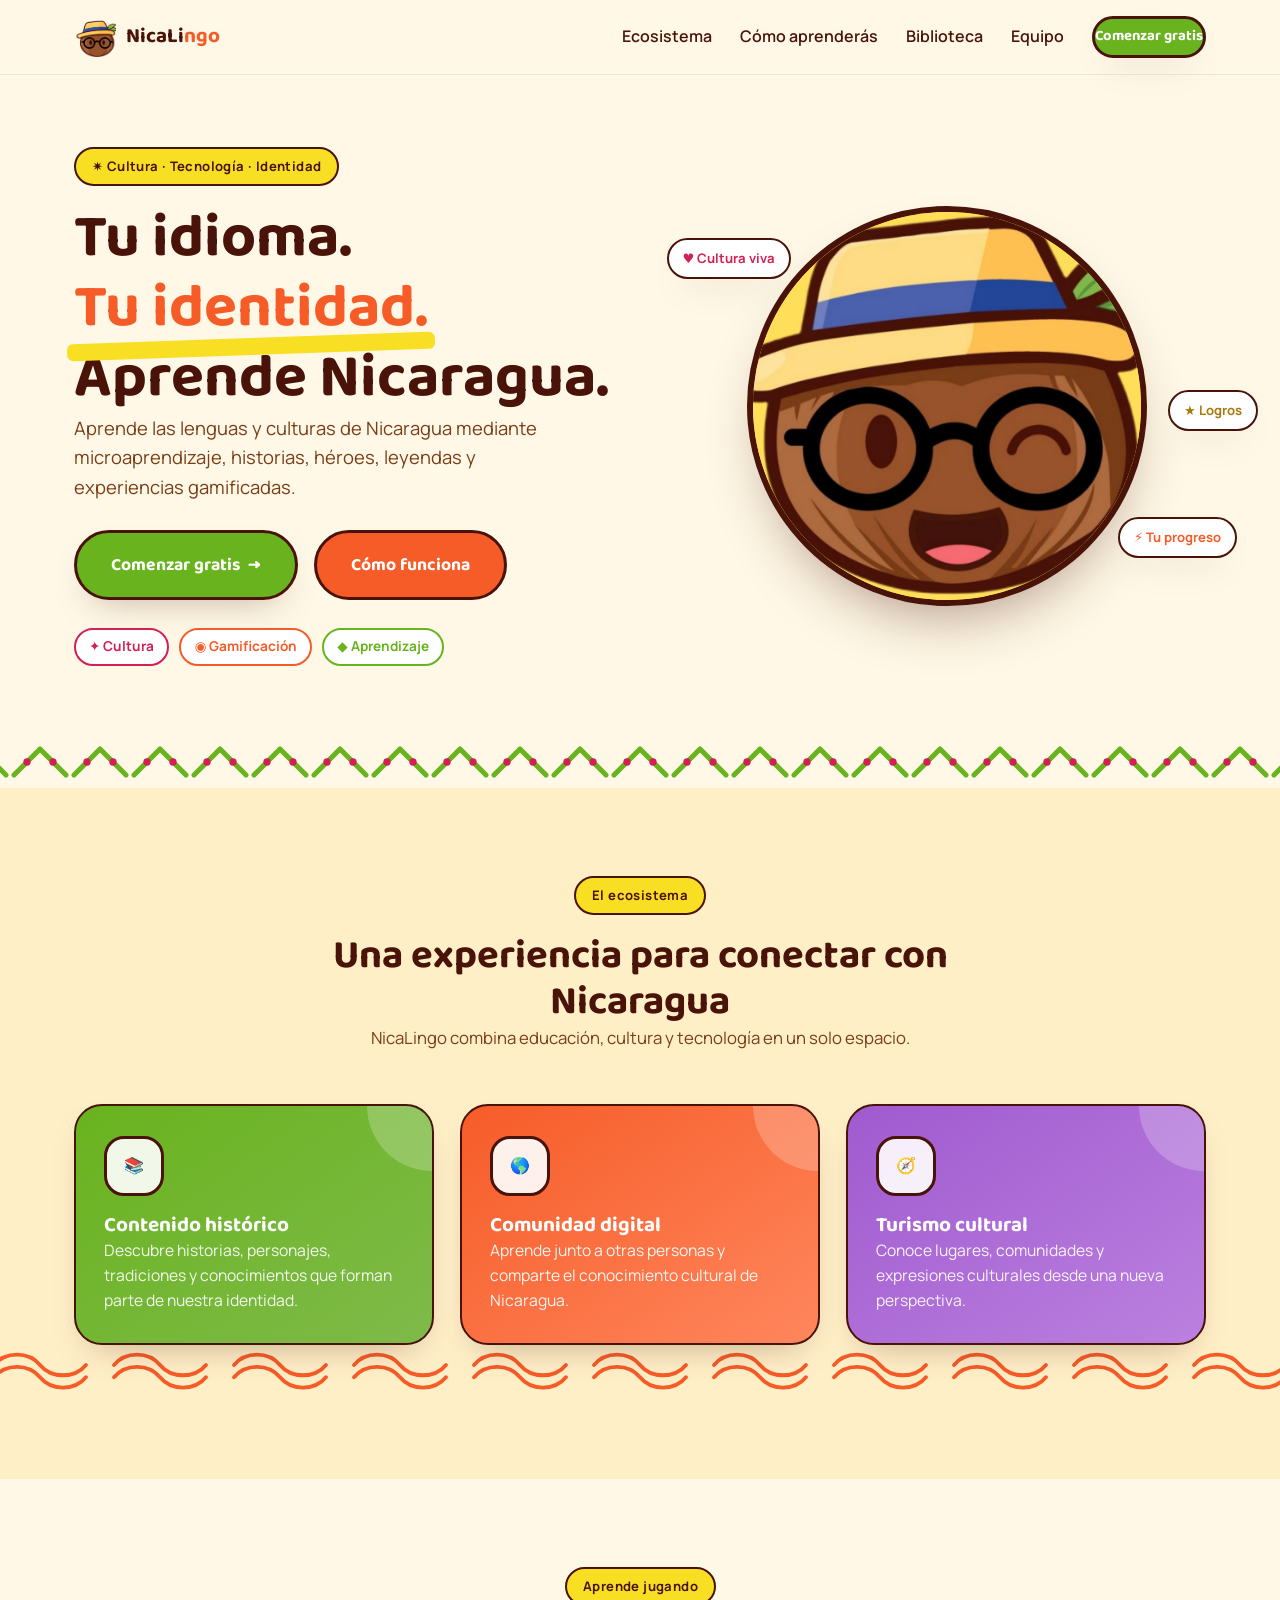
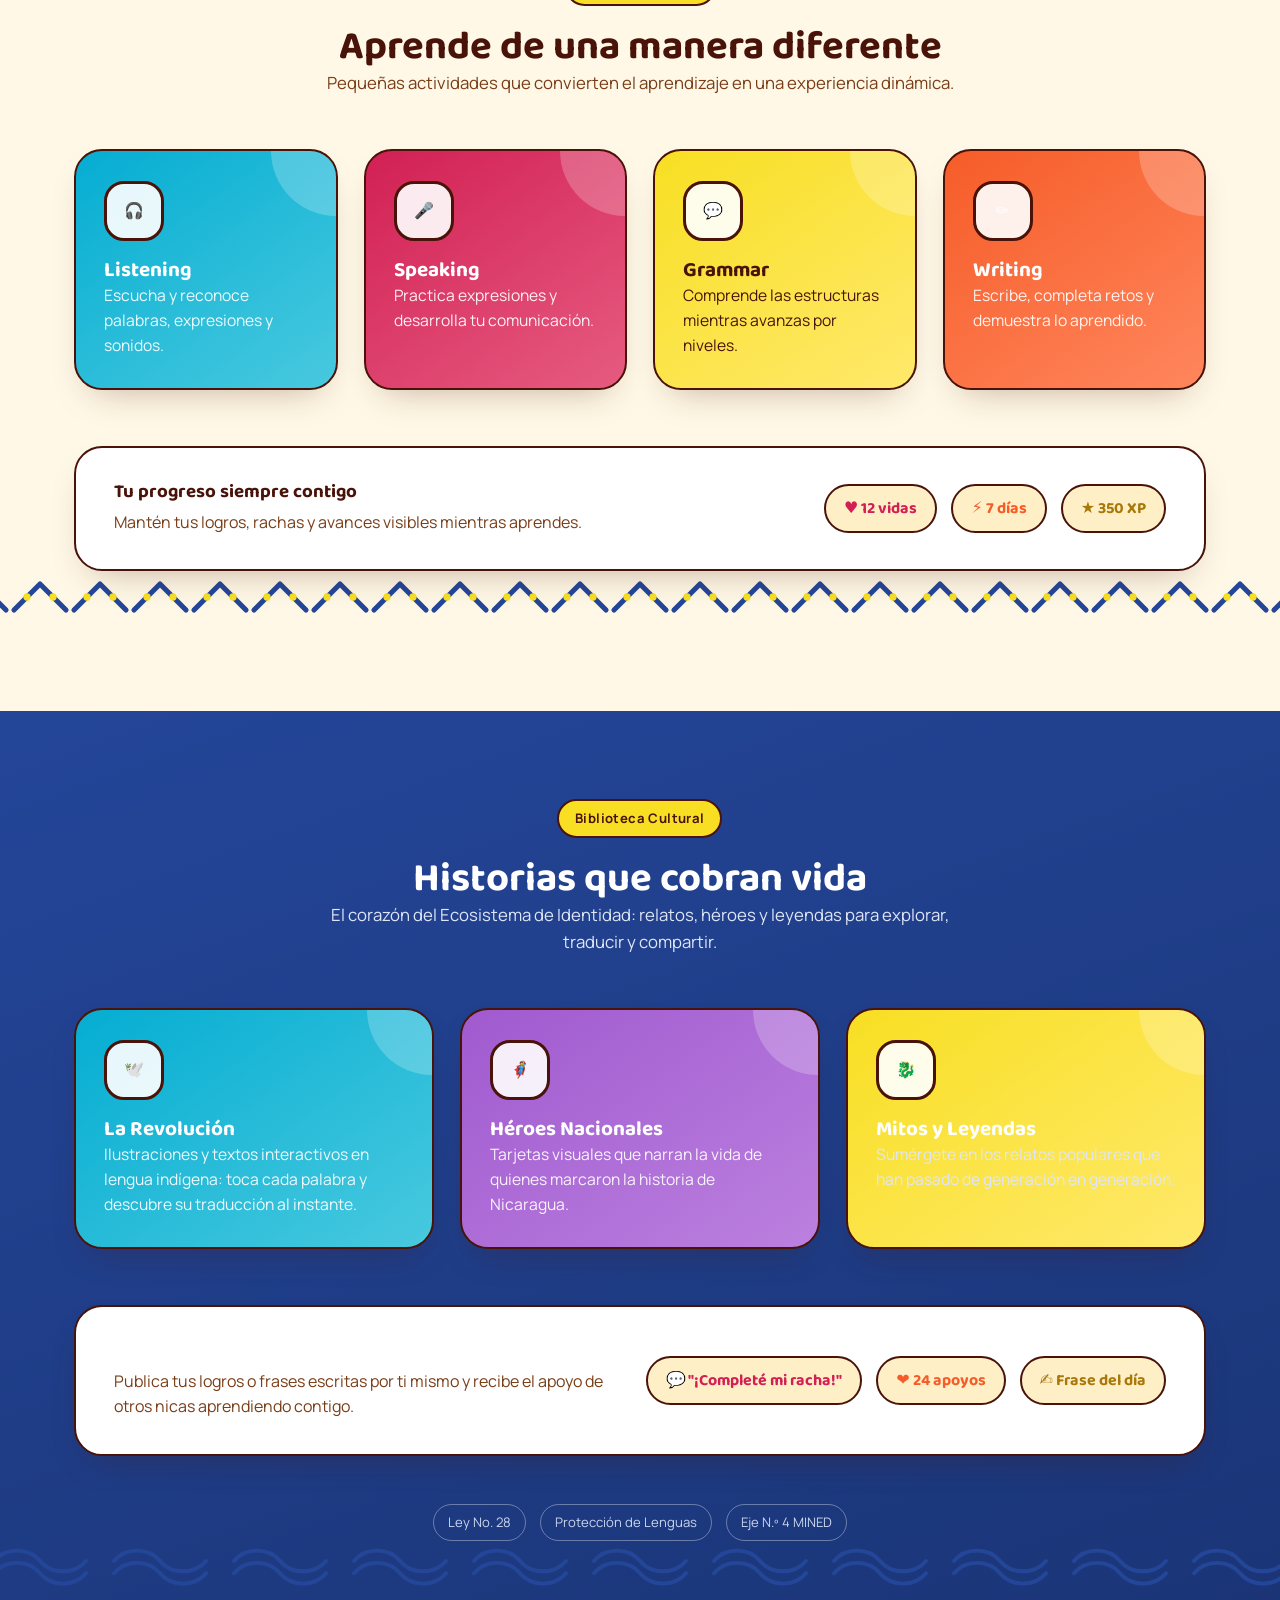
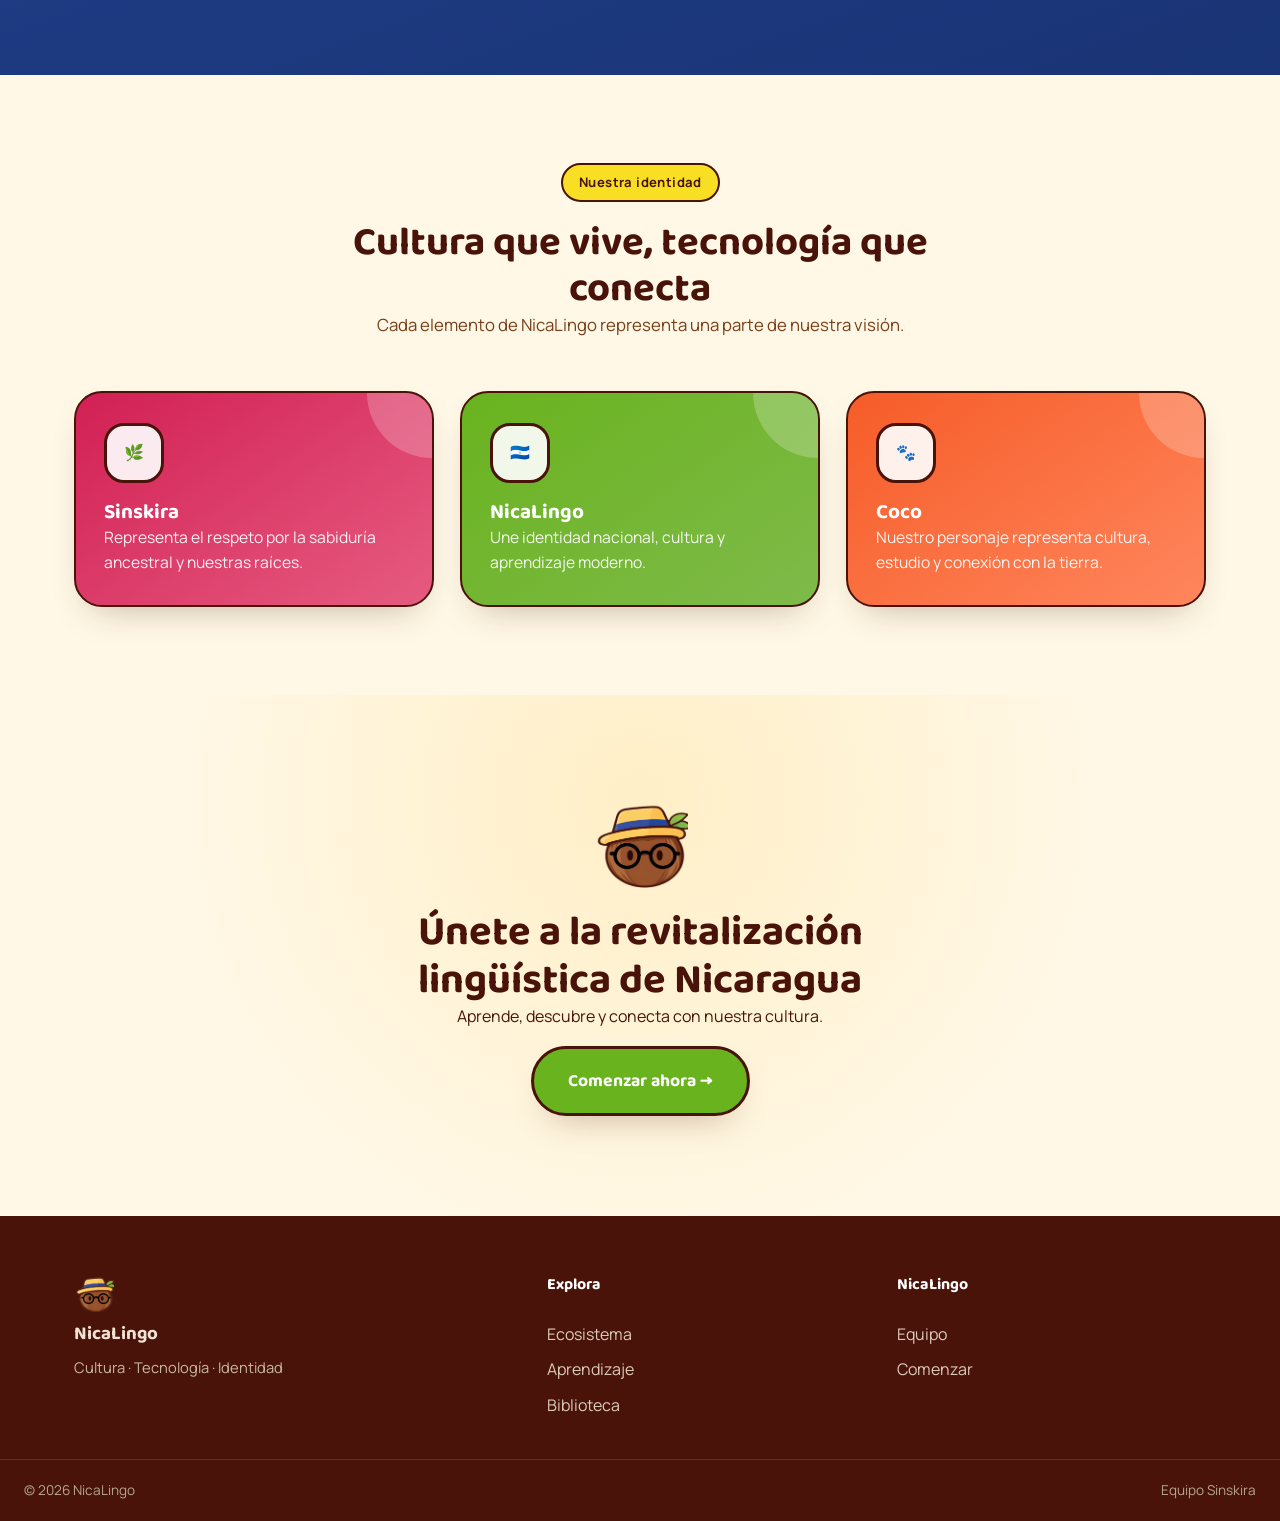
==== commit a46230c0: "Add files via upload" ====
--- a/index.html
+++ b/index.html
@@ -95,8 +95,8 @@
         Cómo aprenderás
       </a>
 
-      <a href="#docentes">
-        Docentes
+      <a href="#biblioteca">
+        Biblioteca
       </a>
 
       <a href="#equipo">
@@ -539,12 +539,12 @@
 
 
 <!-- ======================================================
-     DOCENTES
+     BIBLIOTECA CULTURAL
 ====================================================== -->
 
 <section
   class="section section-dark"
-  id="docentes"
+  id="biblioteca"
 >
 
   <div class="wrap">
@@ -552,41 +552,41 @@
     <div class="section-head reveal">
 
       <span class="eyebrow eyebrow-ocean">
-        Para docentes
+        Biblioteca Cultural
       </span>
 
       <h2>
-        Un portal educativo
-        para acompañar el aprendizaje
+        Historias que cobran vida
       </h2>
 
       <p class="section-lead">
-        Herramientas para crear actividades,
-        organizar recursos y apoyar el proceso educativo.
+        El corazón del Ecosistema de Identidad: relatos, héroes
+        y leyendas para explorar, traducir y compartir.
       </p>
 
     </div>
 
 
-    <div class="card-grid card-grid-2">
+    <div class="card-grid card-grid-3">
 
 
       <article
         class="card card-cyan reveal"
-        style="--delay:.1s"
-      >
-
-        <div class="icon-badge">
-          📝
-        </div>
-
-        <h3>
-          Generador de tests
-        </h3>
-
-        <p>
-          Crea actividades y evaluaciones
-          adaptadas a diferentes niveles.
+        style="--delay:.05s"
+      >
+
+        <div class="icon-badge">
+          🕊️
+        </div>
+
+        <h3>
+          La Revolución
+        </h3>
+
+        <p>
+          Ilustraciones y textos interactivos en lengua
+          indígena: toca cada palabra y descubre su
+          traducción al instante.
         </p>
 
       </article>
@@ -594,23 +594,79 @@
 
       <article
         class="card card-purple reveal"
-        style="--delay:.2s"
-      >
-
-        <div class="icon-badge">
-          🗂️
-        </div>
-
-        <h3>
-          Biblioteca de recursos
-        </h3>
-
-        <p>
-          Organiza materiales educativos
-          para facilitar la enseñanza.
-        </p>
-
-      </article>
+        style="--delay:.15s"
+      >
+
+        <div class="icon-badge">
+          🦸
+        </div>
+
+        <h3>
+          Héroes Nacionales
+        </h3>
+
+        <p>
+          Tarjetas visuales que narran la vida de quienes
+          marcaron la historia de Nicaragua.
+        </p>
+
+      </article>
+
+
+      <article
+        class="card card-yellow reveal"
+        style="--delay:.25s"
+      >
+
+        <div class="icon-badge">
+          🐉
+        </div>
+
+        <h3>
+          Mitos y Leyendas
+        </h3>
+
+        <p>
+          Sumérgete en los relatos populares que han
+          pasado de generación en generación.
+        </p>
+
+      </article>
+
+    </div>
+
+
+    <div class="topbar-preview reveal">
+
+      <div class="topbar-preview-text">
+
+        <h3>
+          Comunidad viva
+        </h3>
+
+        <p>
+          Publica tus logros o frases escritas por ti mismo
+          y recibe el apoyo de otros nicas aprendiendo contigo.
+        </p>
+
+      </div>
+
+
+      <div class="topbar-mock">
+
+        <span>
+          💬 "¡Completé mi racha!"
+        </span>
+
+        <span>
+          ❤️ 24 apoyos
+        </span>
+
+        <span>
+          ✍️ Frase del día
+        </span>
+
+      </div>
 
     </div>
 
@@ -827,8 +883,8 @@
         Aprendizaje
       </a>
 
-      <a href="#docentes">
-        Docentes
+      <a href="#biblioteca">
+        Biblioteca
       </a>
 
     </div>
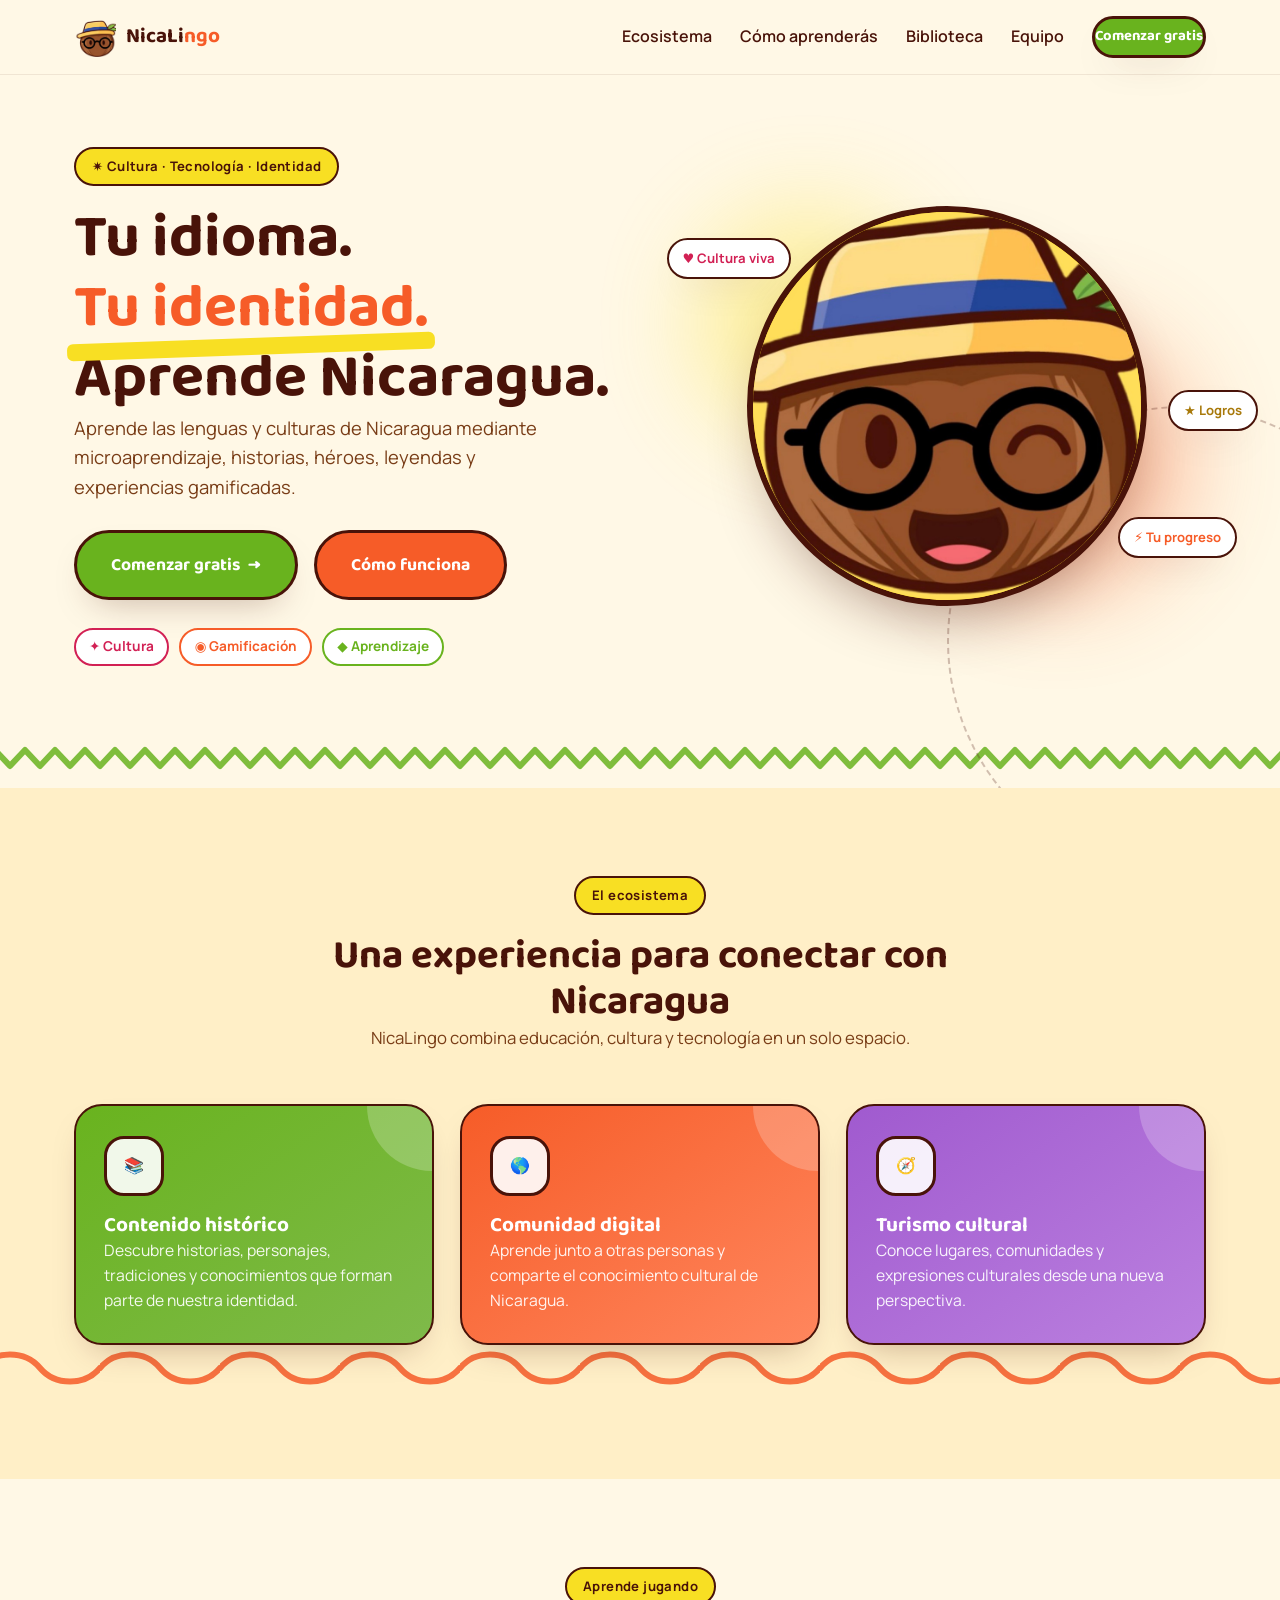
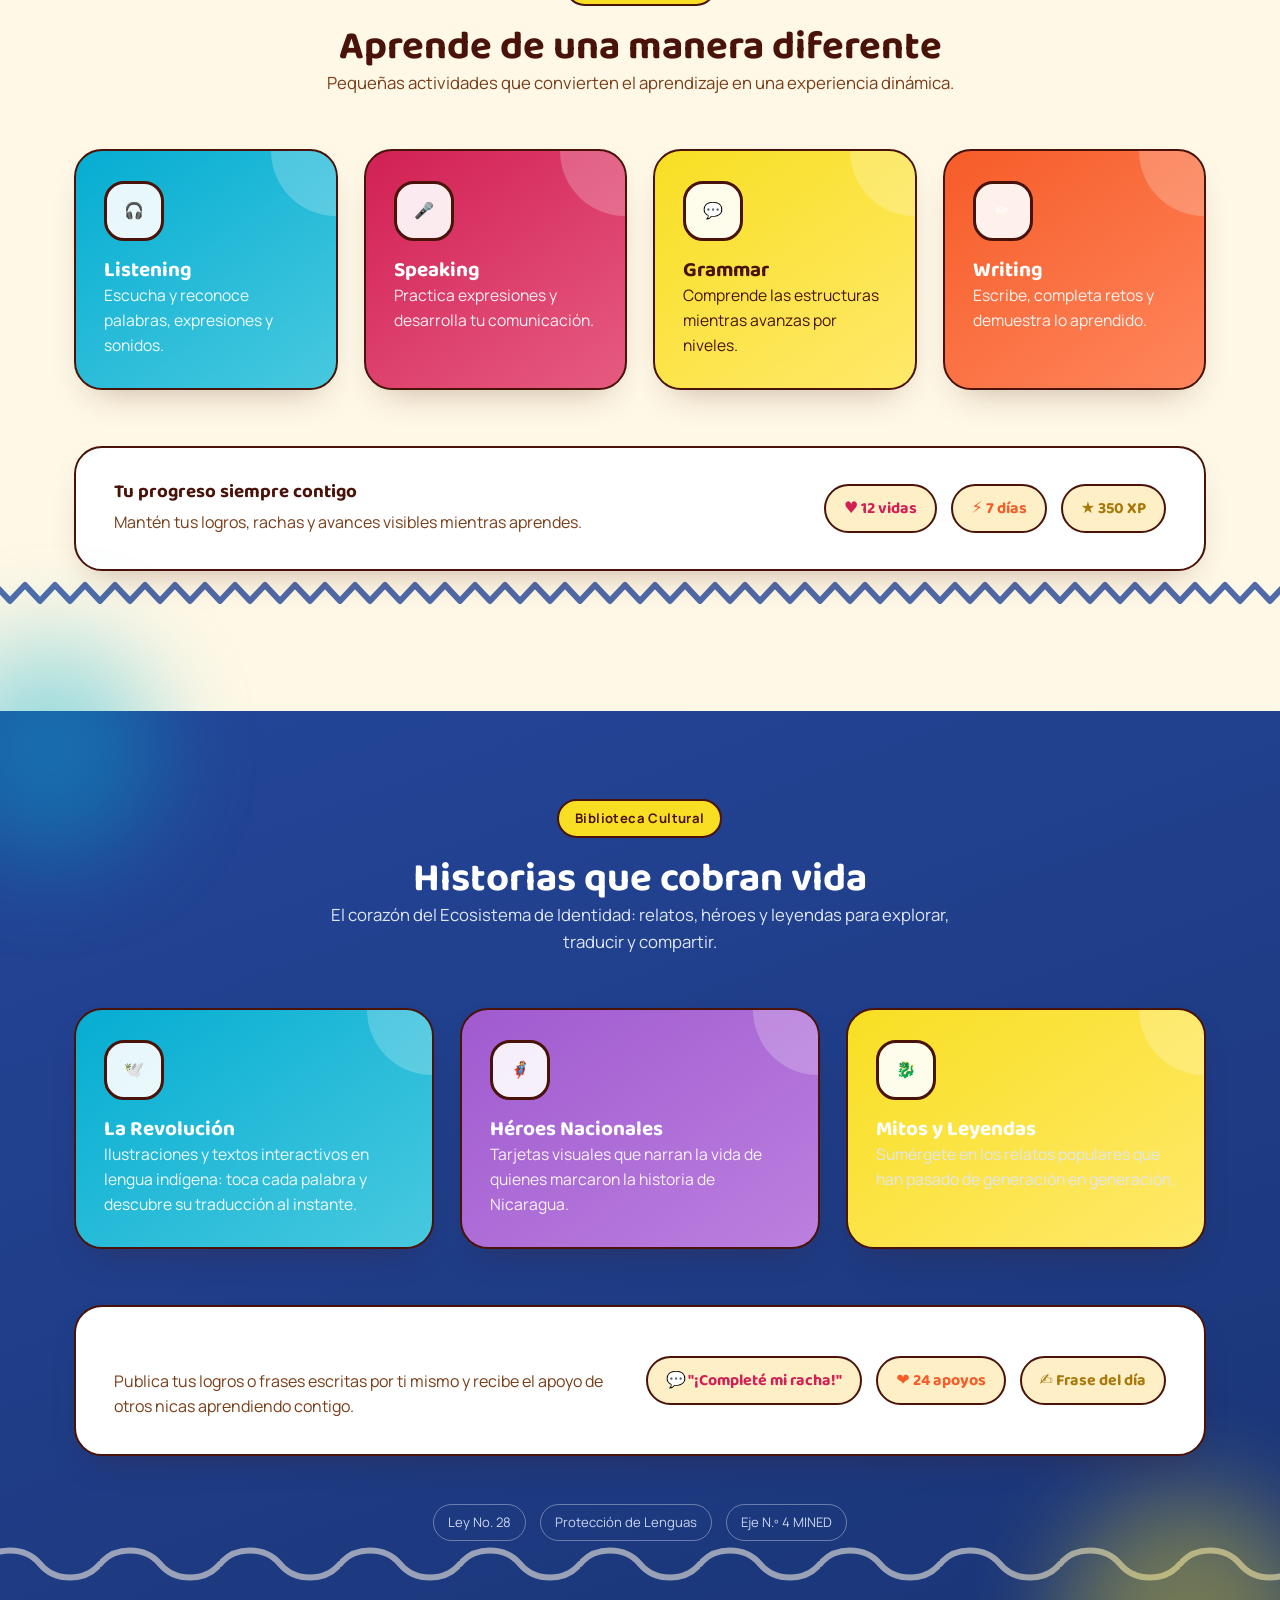
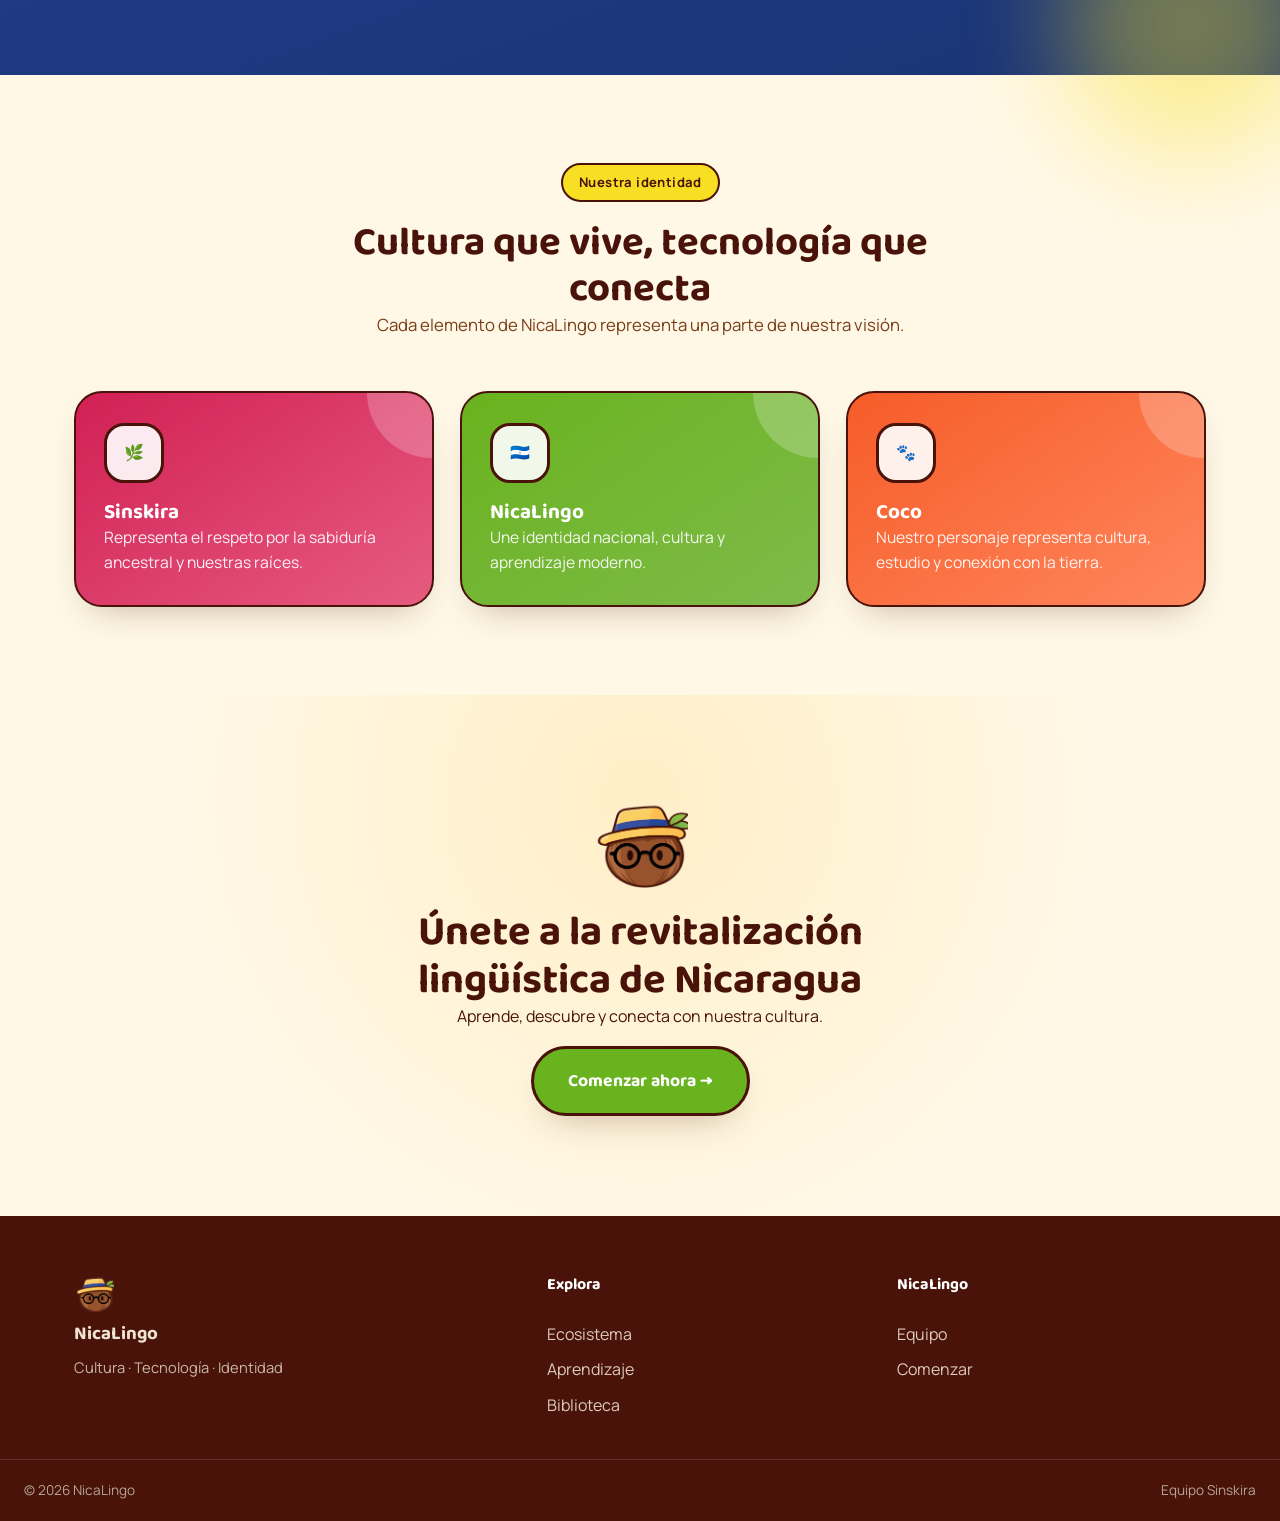
==== commit d239b4cd: "Rename index (1).html to index.html" ====
--- a/index.html
+++ b/index.html
@@ -228,6 +228,12 @@
 
     <div class="hero-visual">
 
+      <div class="ambient-blob ambient-blob-sun ambient-blob-a blob-hero-a"></div>
+
+      <div class="ambient-blob ambient-blob-coral ambient-blob-b blob-hero-b"></div>
+
+      <div class="medallion-ring"></div>
+
       <div class="medallion">
 
         <img
@@ -546,6 +552,10 @@
   class="section section-dark"
   id="biblioteca"
 >
+
+  <div class="ambient-blob ambient-blob-cyan ambient-blob-a blob-lib-a"></div>
+
+  <div class="ambient-blob ambient-blob-sun ambient-blob-b blob-lib-b"></div>
 
   <div class="wrap">
 
--- a/style.css
+++ b/style.css
@@ -1472,6 +1472,132 @@
 }
 
 
+/* ==========================================================
+   EXTRAS — AMBIENTE Y MOVIMIENTO (aditivo, no toca lo anterior)
+   ========================================================== */
+
+.ambient-blob{
+  position:absolute;
+
+  border-radius:50%;
+
+  filter:blur(50px);
+
+  opacity:.4;
+
+  pointer-events:none;
+
+  z-index:0;
+}
+
+.ambient-blob-sun{
+  background:var(--sun);
+}
+
+.ambient-blob-coral{
+  background:var(--coral);
+}
+
+.ambient-blob-cyan{
+  background:var(--cyan);
+}
+
+.ambient-blob-a{
+  width:220px;
+  height:220px;
+
+  animation:driftBlobA 9s ease-in-out infinite;
+}
+
+.ambient-blob-b{
+  width:260px;
+  height:260px;
+
+  animation:driftBlobB 11s ease-in-out infinite;
+}
+
+.blob-hero-a{
+  top:4%;
+  left:2%;
+}
+
+.blob-hero-b{
+  bottom:6%;
+  right:4%;
+}
+
+.blob-lib-a{
+  top:-70px;
+  left:-60px;
+}
+
+.blob-lib-b{
+  bottom:-80px;
+  right:-40px;
+}
+
+@keyframes driftBlobA{
+
+  0%,100%{
+    transform:translate(0,0) scale(1);
+  }
+
+  50%{
+    transform:translate(24px,-18px) scale(1.08);
+  }
+
+}
+
+@keyframes driftBlobB{
+
+  0%,100%{
+    transform:translate(0,0) scale(1);
+  }
+
+  50%{
+    transform:translate(-20px,16px) scale(.94);
+  }
+
+}
+
+.medallion-ring{
+  position:absolute;
+
+  top:50%;
+  left:50%;
+
+  width:min(92%,470px);
+
+  aspect-ratio:1/1;
+
+  border-radius:50%;
+
+  border:2.5px dashed rgba(73,19,9,.25);
+
+  z-index:0;
+
+  pointer-events:none;
+
+  animation:spinRing 26s linear infinite;
+}
+
+.section-dark .medallion-ring{
+  border-color:rgba(255,255,255,.25);
+}
+
+@keyframes spinRing{
+
+  from{
+    transform:translate(-50%,-50%) rotate(0deg);
+  }
+
+  to{
+    transform:translate(-50%,-50%) rotate(360deg);
+  }
+
+}
+
+
 @media(prefers-reduced-motion:reduce){
 
   *,
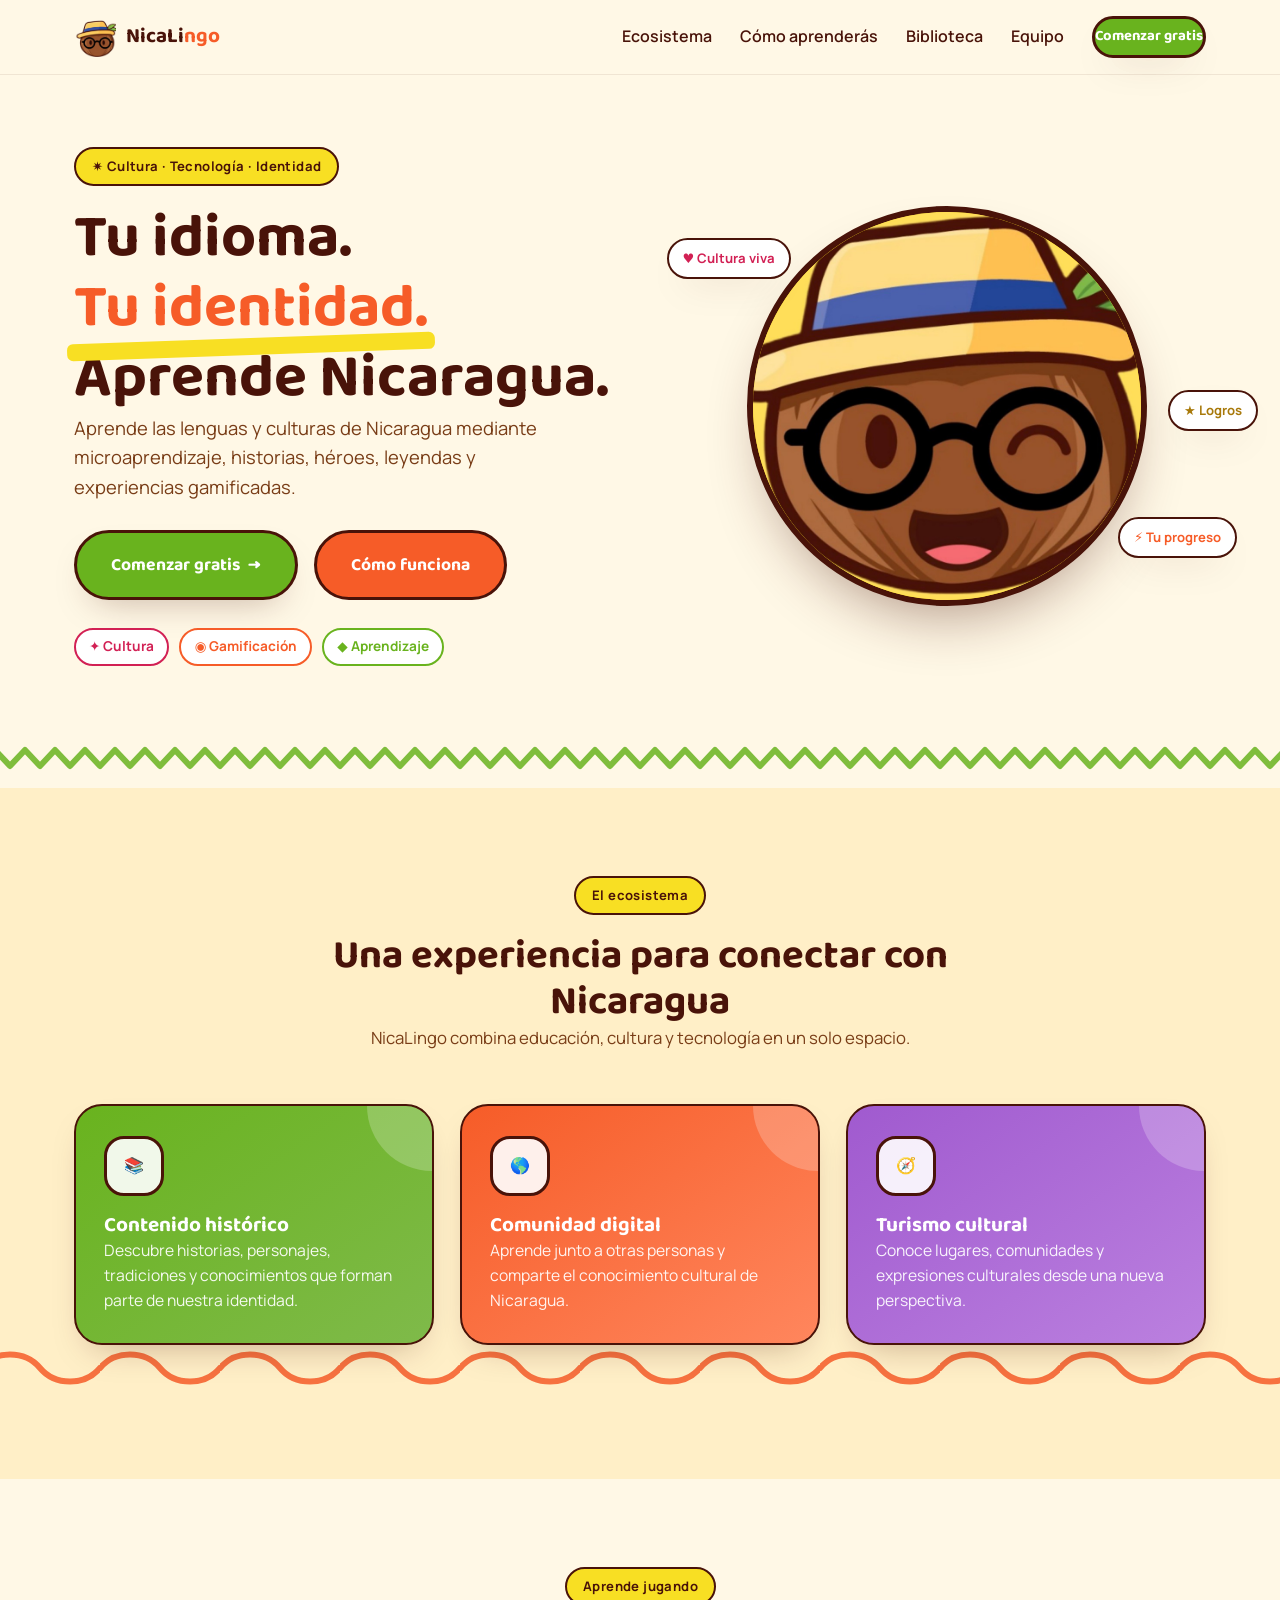
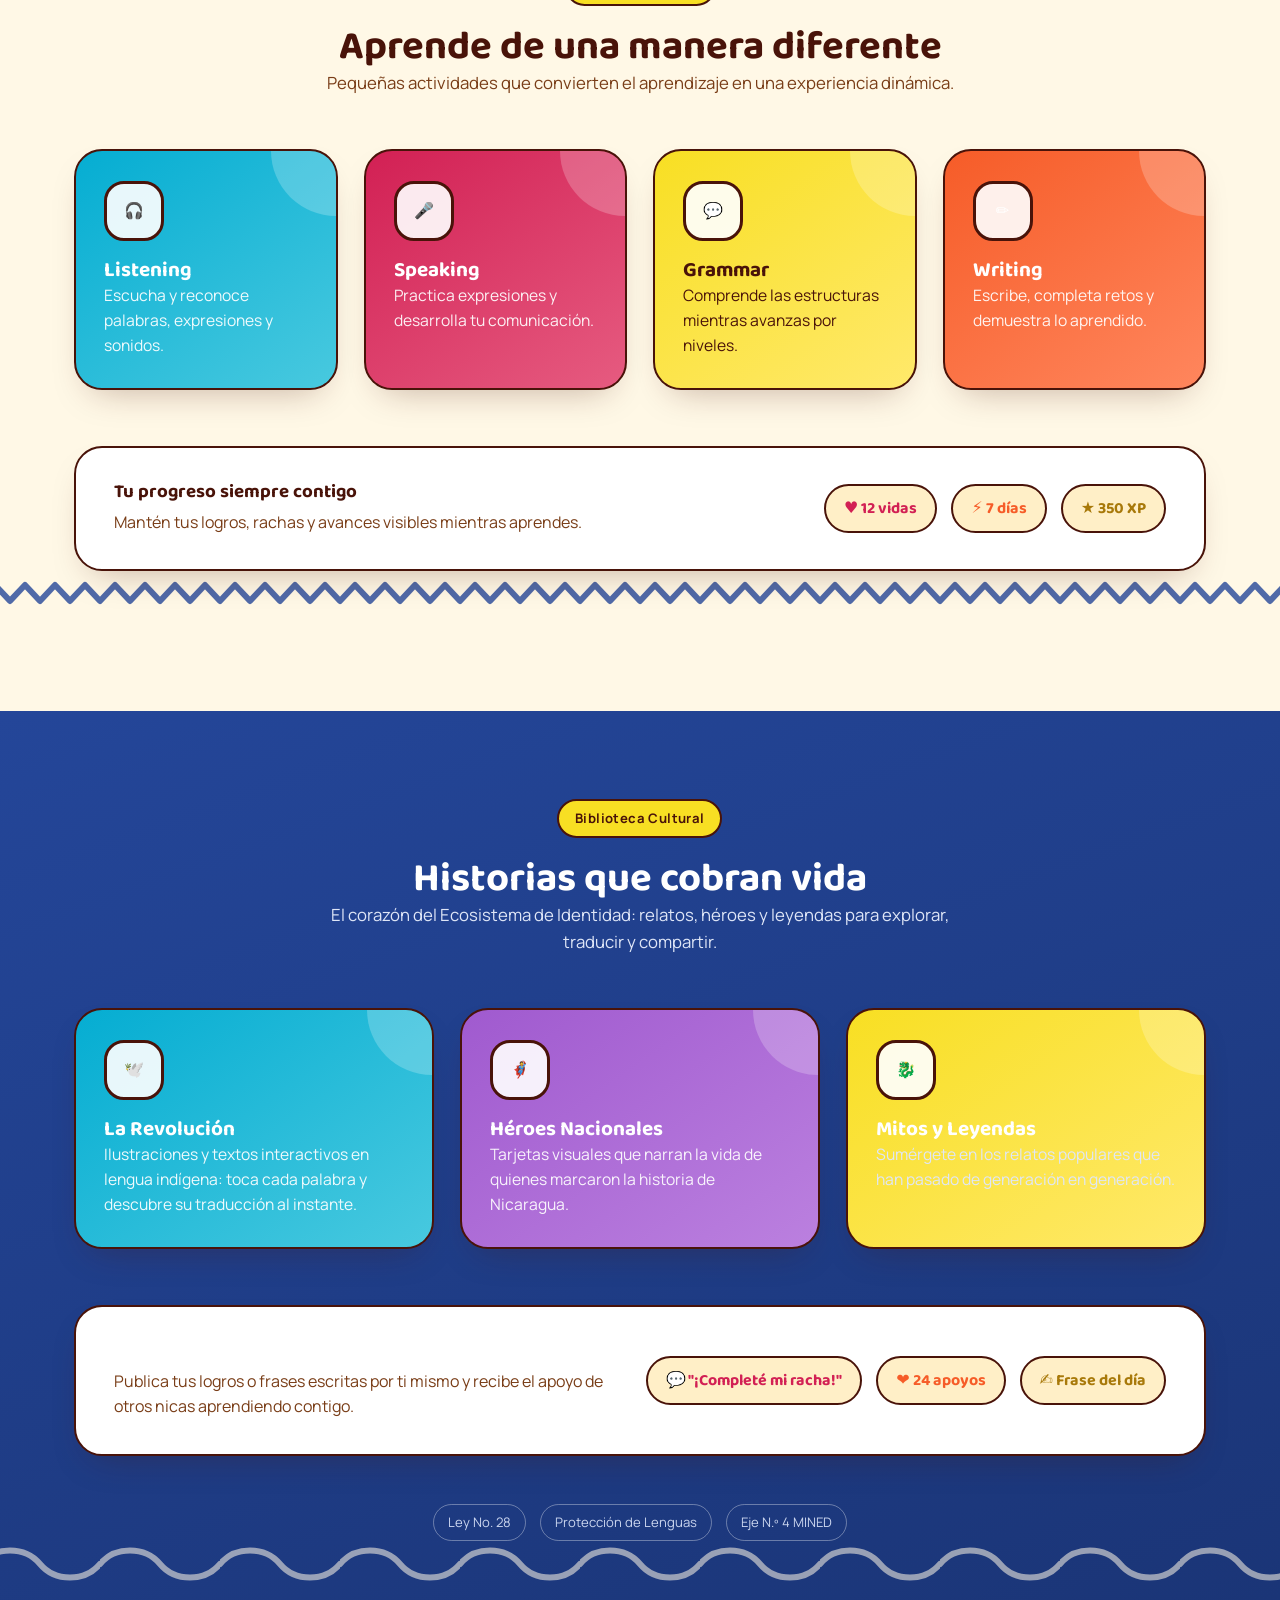
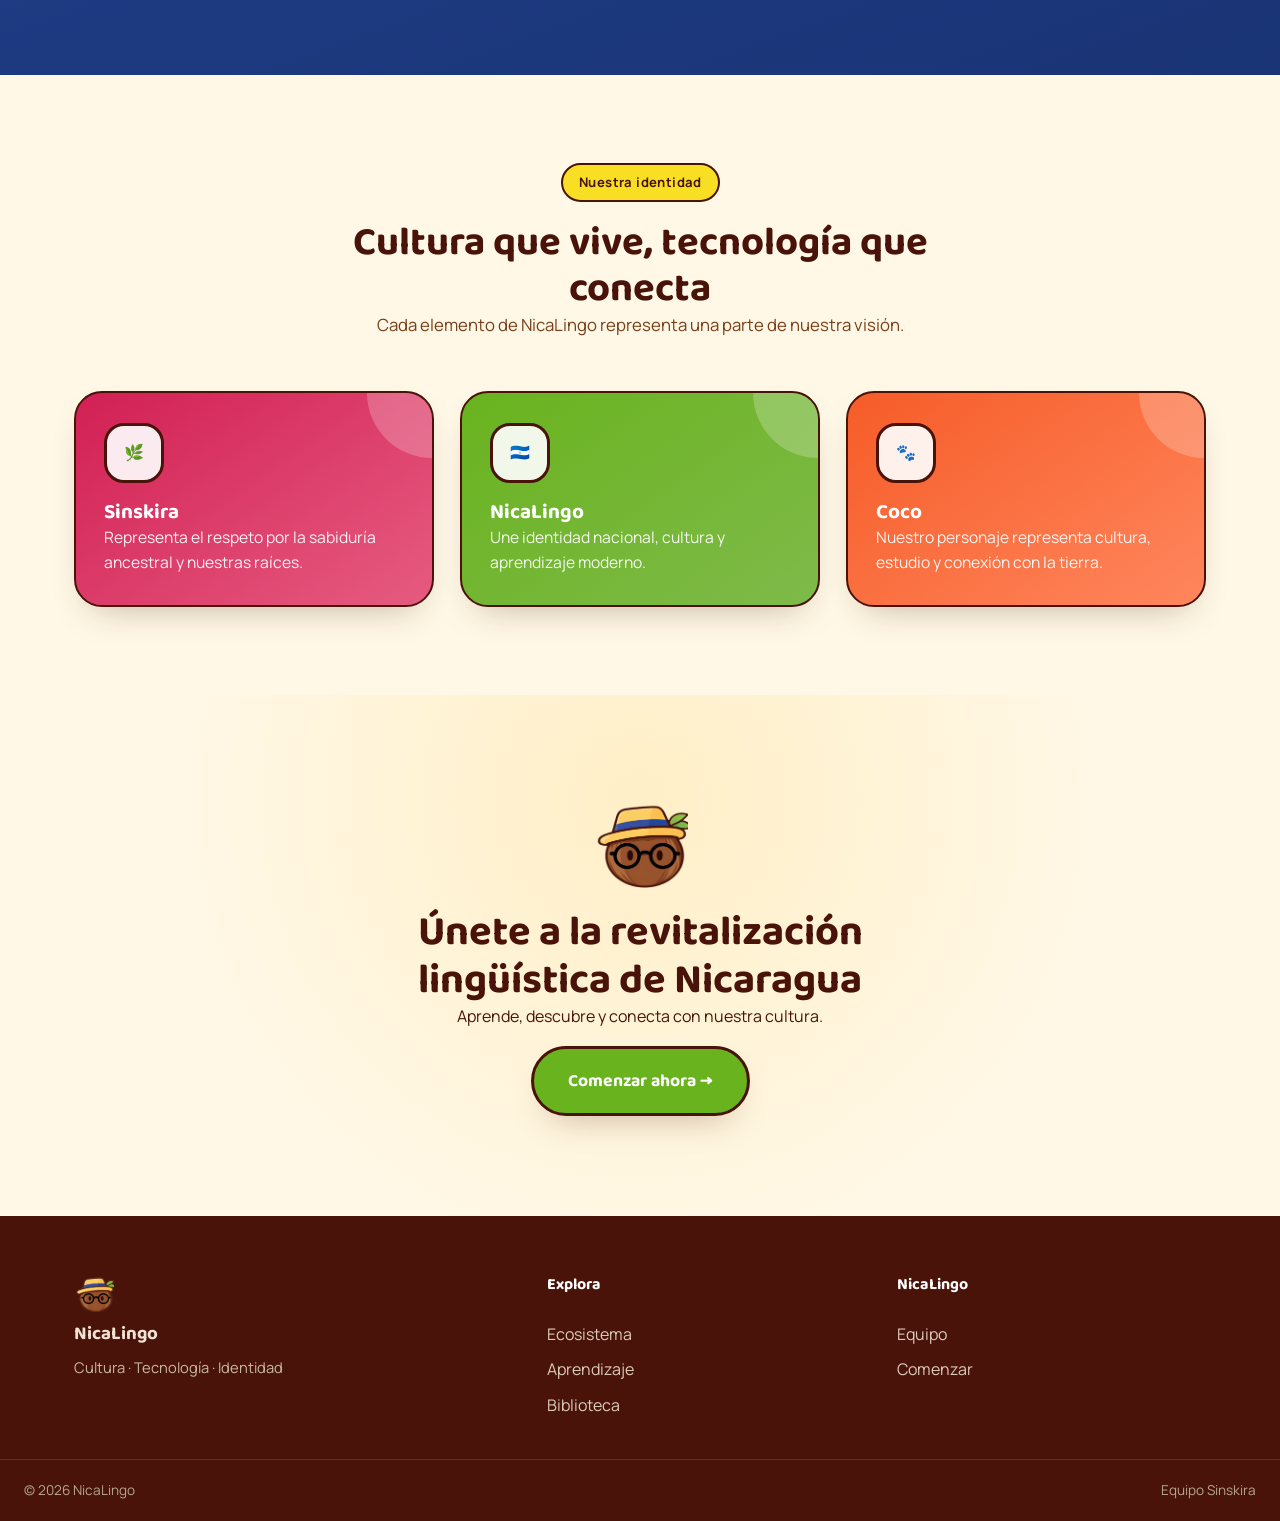
==== commit f13753d7: "Add files via upload" ====
--- a/index.html
+++ b/index.html
@@ -228,12 +228,6 @@
 
     <div class="hero-visual">
 
-      <div class="ambient-blob ambient-blob-sun ambient-blob-a blob-hero-a"></div>
-
-      <div class="ambient-blob ambient-blob-coral ambient-blob-b blob-hero-b"></div>
-
-      <div class="medallion-ring"></div>
-
       <div class="medallion">
 
         <img
@@ -552,10 +546,6 @@
   class="section section-dark"
   id="biblioteca"
 >
-
-  <div class="ambient-blob ambient-blob-cyan ambient-blob-a blob-lib-a"></div>
-
-  <div class="ambient-blob ambient-blob-sun ambient-blob-b blob-lib-b"></div>
 
   <div class="wrap">
 
--- a/style.css
+++ b/style.css
@@ -1472,132 +1472,6 @@
 }
 
 
-/* ==========================================================
-   EXTRAS — AMBIENTE Y MOVIMIENTO (aditivo, no toca lo anterior)
-   ========================================================== */
-
-.ambient-blob{
-  position:absolute;
-
-  border-radius:50%;
-
-  filter:blur(50px);
-
-  opacity:.4;
-
-  pointer-events:none;
-
-  z-index:0;
-}
-
-.ambient-blob-sun{
-  background:var(--sun);
-}
-
-.ambient-blob-coral{
-  background:var(--coral);
-}
-
-.ambient-blob-cyan{
-  background:var(--cyan);
-}
-
-.ambient-blob-a{
-  width:220px;
-  height:220px;
-
-  animation:driftBlobA 9s ease-in-out infinite;
-}
-
-.ambient-blob-b{
-  width:260px;
-  height:260px;
-
-  animation:driftBlobB 11s ease-in-out infinite;
-}
-
-.blob-hero-a{
-  top:4%;
-  left:2%;
-}
-
-.blob-hero-b{
-  bottom:6%;
-  right:4%;
-}
-
-.blob-lib-a{
-  top:-70px;
-  left:-60px;
-}
-
-.blob-lib-b{
-  bottom:-80px;
-  right:-40px;
-}
-
-@keyframes driftBlobA{
-
-  0%,100%{
-    transform:translate(0,0) scale(1);
-  }
-
-  50%{
-    transform:translate(24px,-18px) scale(1.08);
-  }
-
-}
-
-@keyframes driftBlobB{
-
-  0%,100%{
-    transform:translate(0,0) scale(1);
-  }
-
-  50%{
-    transform:translate(-20px,16px) scale(.94);
-  }
-
-}
-
-.medallion-ring{
-  position:absolute;
-
-  top:50%;
-  left:50%;
-
-  width:min(92%,470px);
-
-  aspect-ratio:1/1;
-
-  border-radius:50%;
-
-  border:2.5px dashed rgba(73,19,9,.25);
-
-  z-index:0;
-
-  pointer-events:none;
-
-  animation:spinRing 26s linear infinite;
-}
-
-.section-dark .medallion-ring{
-  border-color:rgba(255,255,255,.25);
-}
-
-@keyframes spinRing{
-
-  from{
-    transform:translate(-50%,-50%) rotate(0deg);
-  }
-
-  to{
-    transform:translate(-50%,-50%) rotate(360deg);
-  }
-
-}
-
-
 @media(prefers-reduced-motion:reduce){
 
   *,
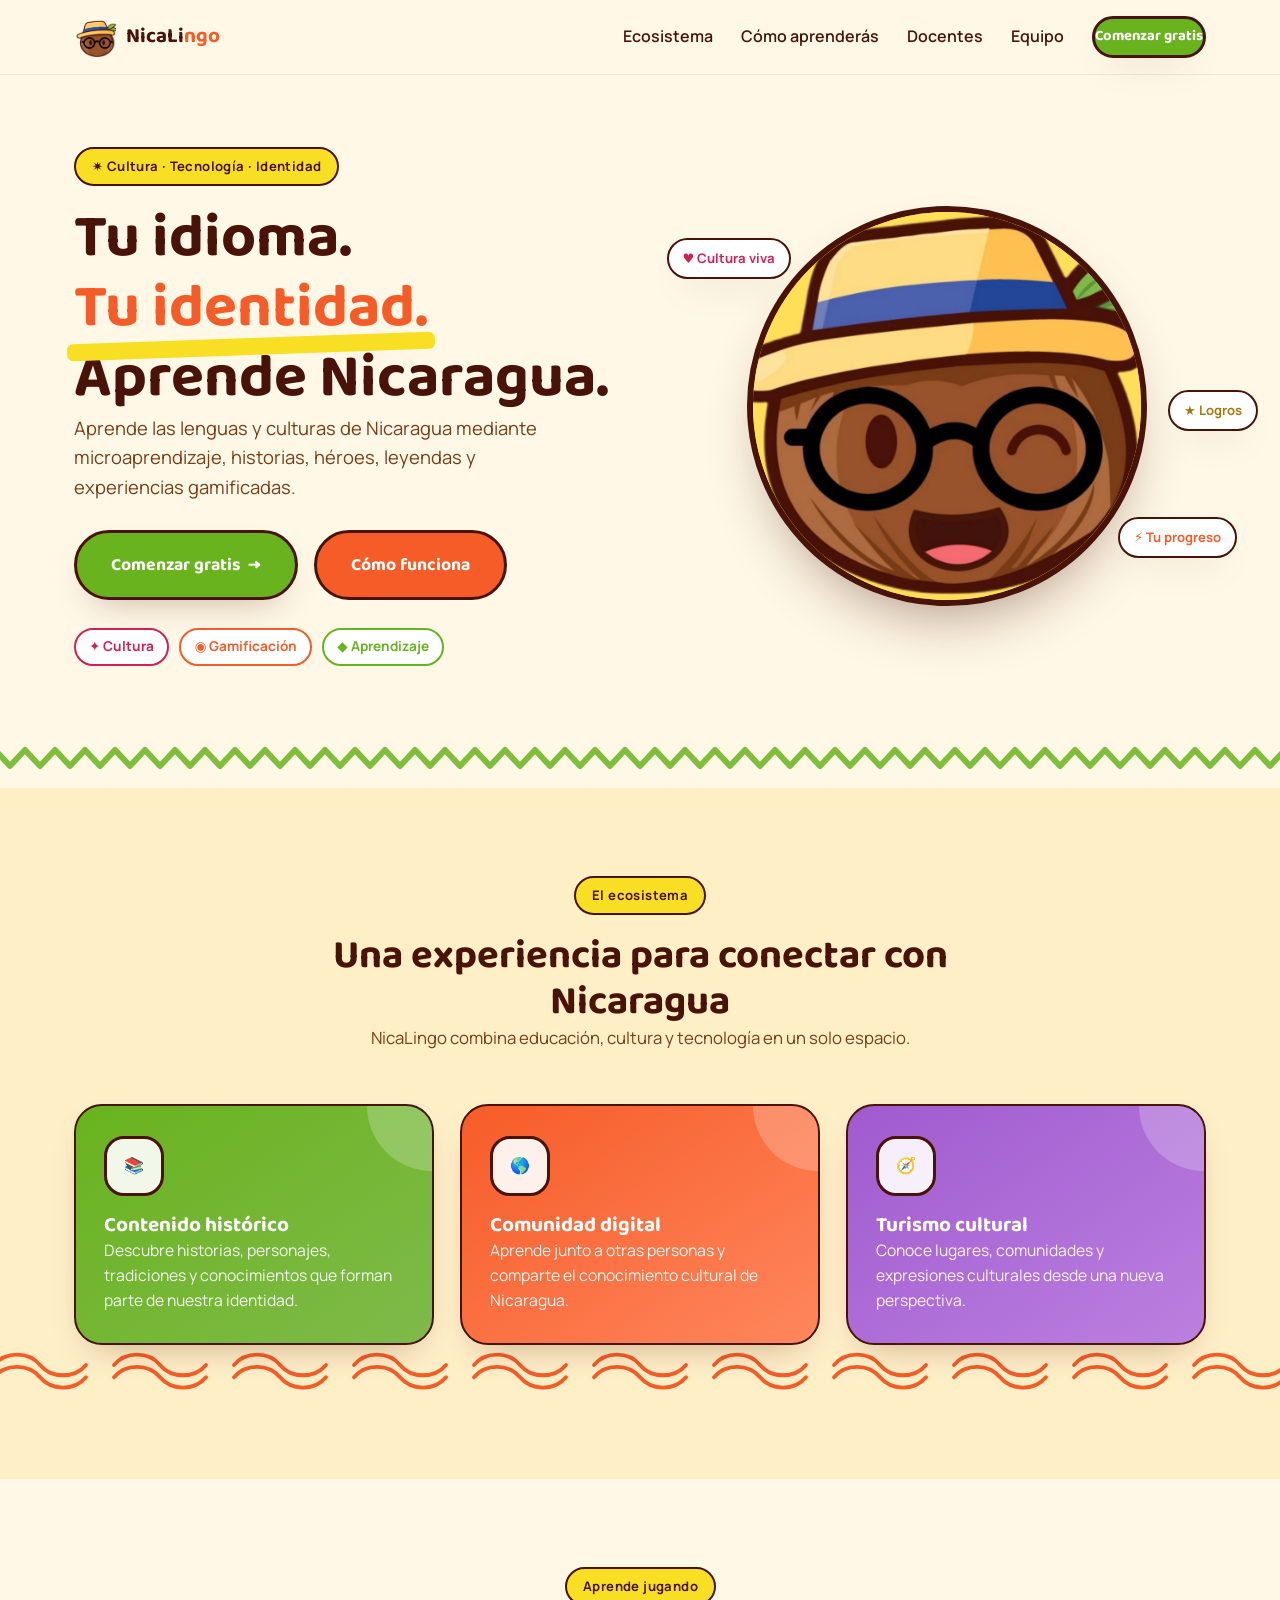
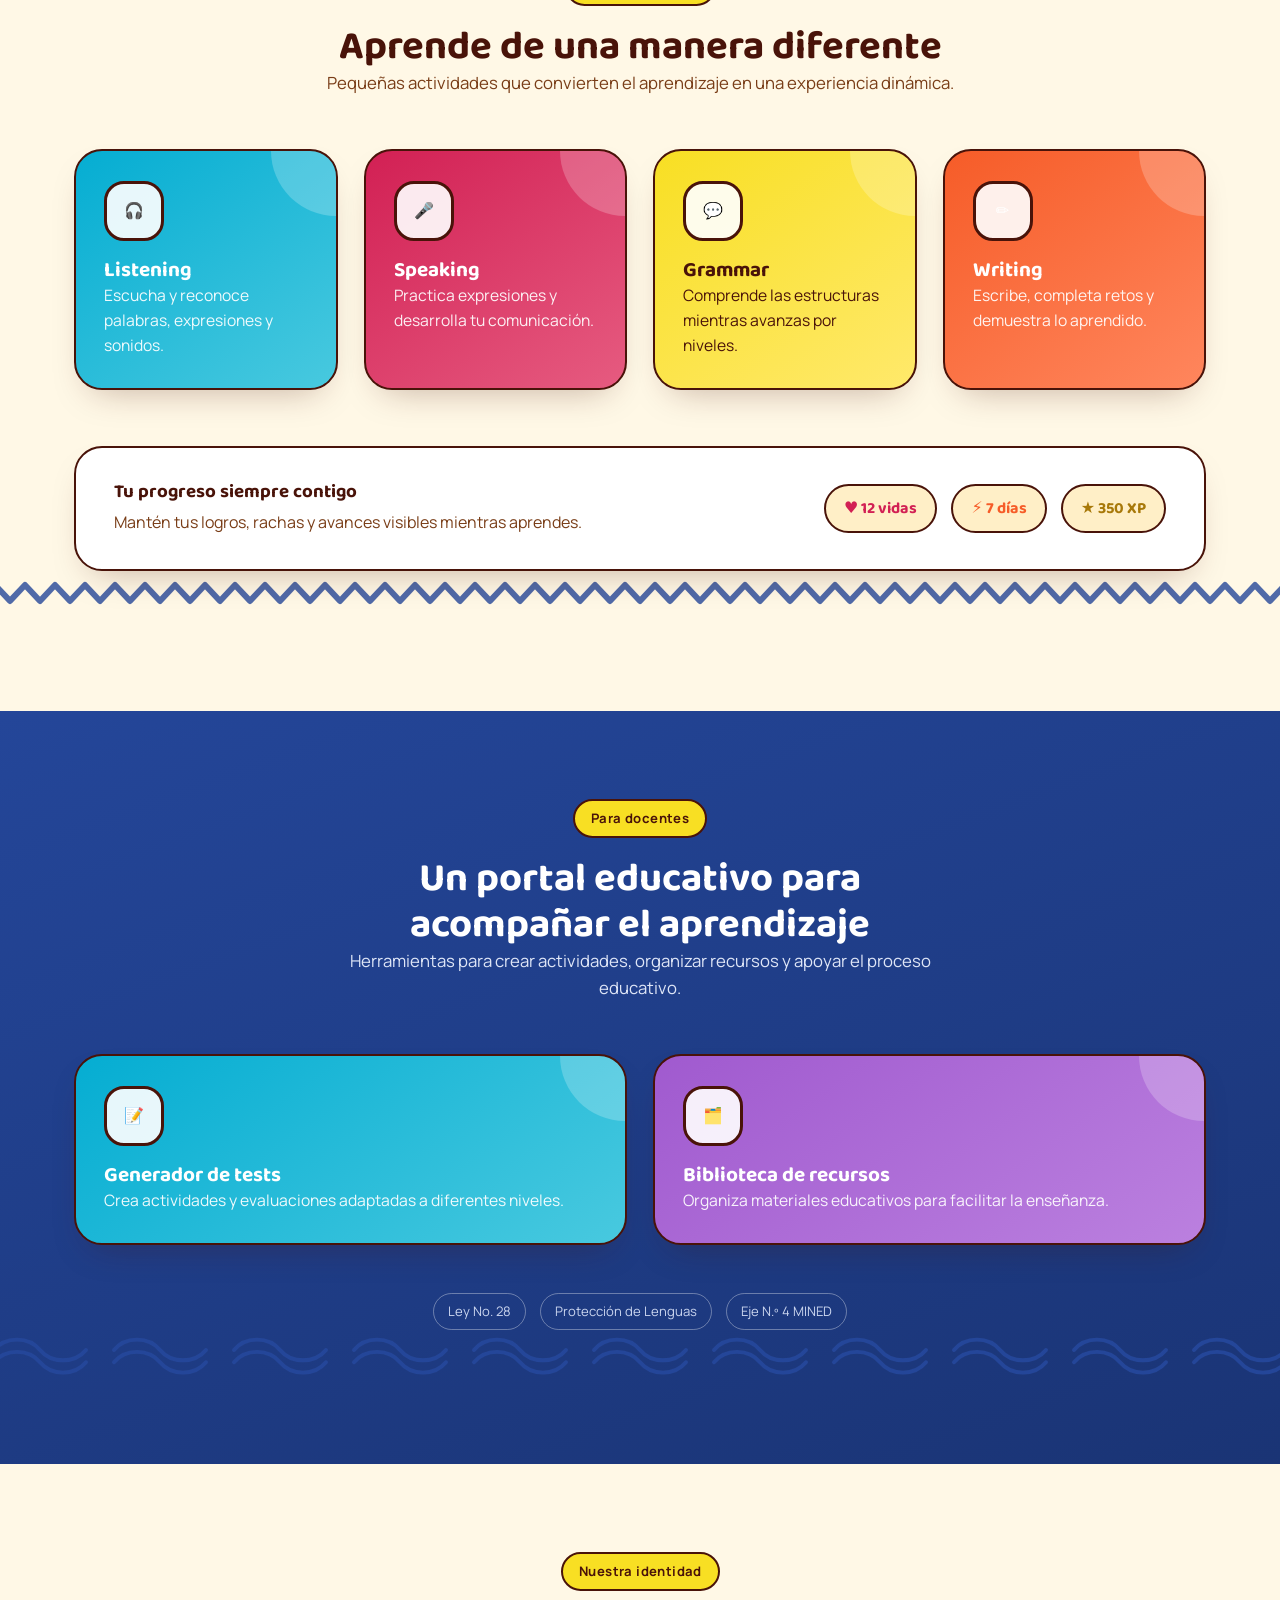
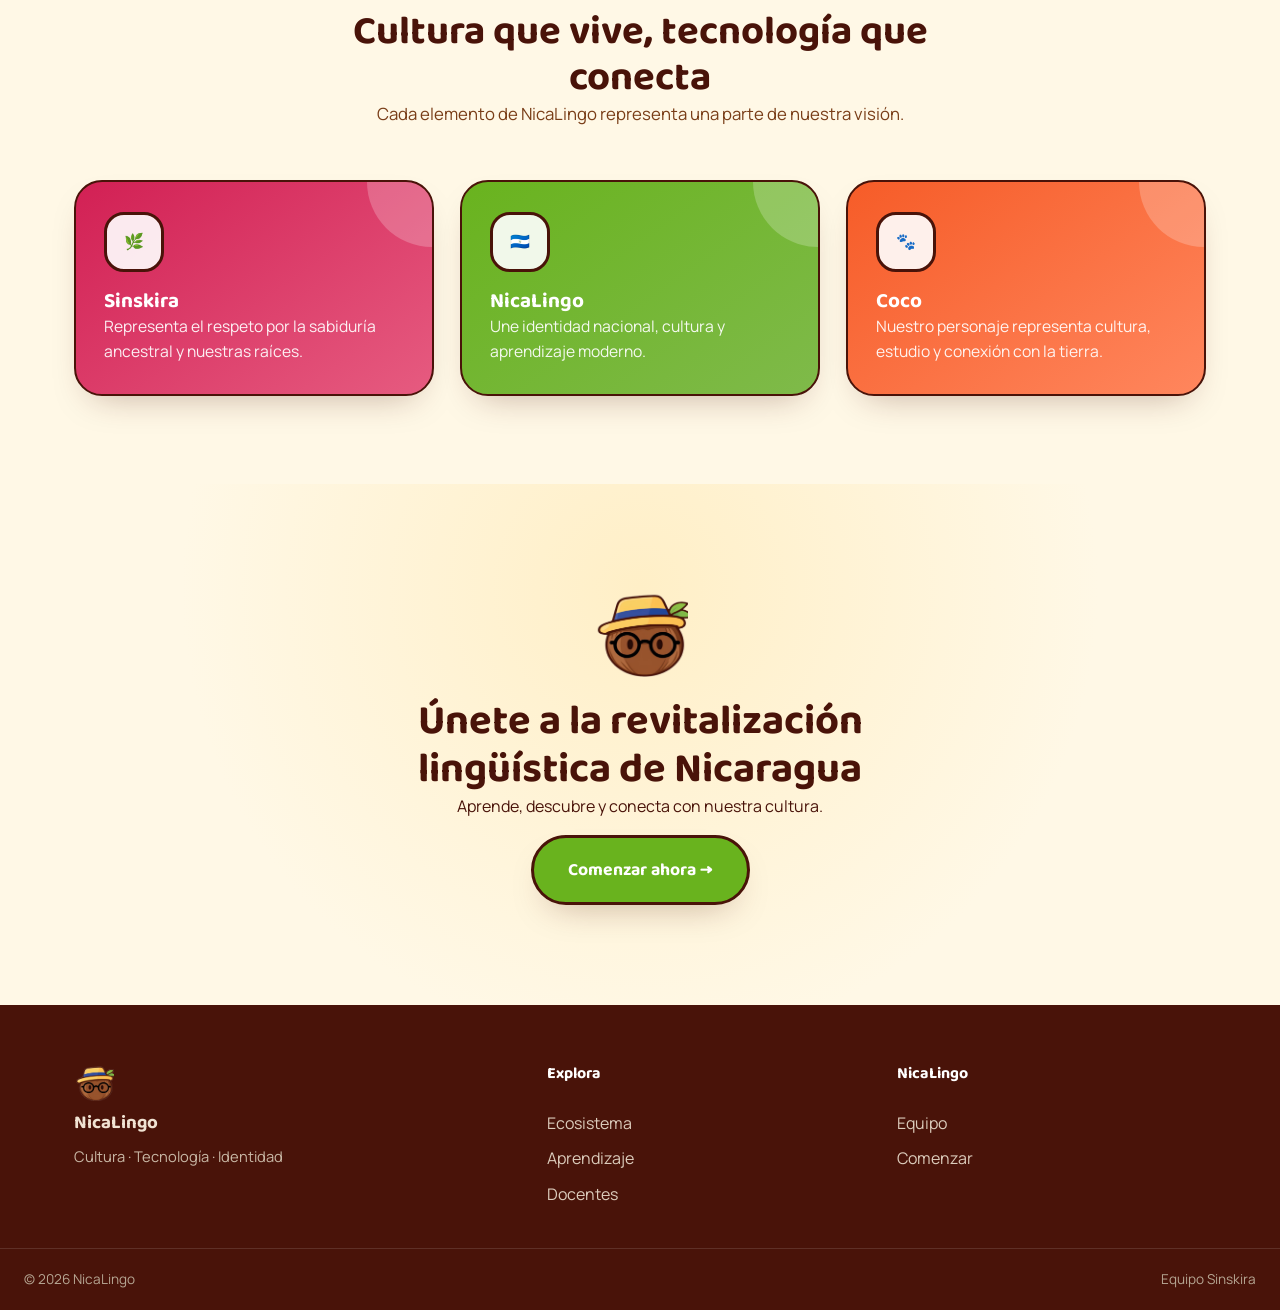
==== commit d6d32097: "Update index.html" ====
--- a/index.html
+++ b/index.html
@@ -95,8 +95,8 @@
         Cómo aprenderás
       </a>
 
-      <a href="#biblioteca">
-        Biblioteca
+      <a href="#docentes">
+        Docentes
       </a>
 
       <a href="#equipo">
@@ -539,12 +539,12 @@
 
 
 <!-- ======================================================
-     BIBLIOTECA CULTURAL
+     DOCENTES
 ====================================================== -->
 
 <section
   class="section section-dark"
-  id="biblioteca"
+  id="docentes"
 >
 
   <div class="wrap">
@@ -552,41 +552,41 @@
     <div class="section-head reveal">
 
       <span class="eyebrow eyebrow-ocean">
-        Biblioteca Cultural
+        Para docentes
       </span>
 
       <h2>
-        Historias que cobran vida
+        Un portal educativo
+        para acompañar el aprendizaje
       </h2>
 
       <p class="section-lead">
-        El corazón del Ecosistema de Identidad: relatos, héroes
-        y leyendas para explorar, traducir y compartir.
+        Herramientas para crear actividades,
+        organizar recursos y apoyar el proceso educativo.
       </p>
 
     </div>
 
 
-    <div class="card-grid card-grid-3">
+    <div class="card-grid card-grid-2">
 
 
       <article
         class="card card-cyan reveal"
-        style="--delay:.05s"
-      >
-
-        <div class="icon-badge">
-          🕊️
-        </div>
-
-        <h3>
-          La Revolución
-        </h3>
-
-        <p>
-          Ilustraciones y textos interactivos en lengua
-          indígena: toca cada palabra y descubre su
-          traducción al instante.
+        style="--delay:.1s"
+      >
+
+        <div class="icon-badge">
+          📝
+        </div>
+
+        <h3>
+          Generador de tests
+        </h3>
+
+        <p>
+          Crea actividades y evaluaciones
+          adaptadas a diferentes niveles.
         </p>
 
       </article>
@@ -594,79 +594,23 @@
 
       <article
         class="card card-purple reveal"
-        style="--delay:.15s"
-      >
-
-        <div class="icon-badge">
-          🦸
-        </div>
-
-        <h3>
-          Héroes Nacionales
-        </h3>
-
-        <p>
-          Tarjetas visuales que narran la vida de quienes
-          marcaron la historia de Nicaragua.
-        </p>
-
-      </article>
-
-
-      <article
-        class="card card-yellow reveal"
-        style="--delay:.25s"
-      >
-
-        <div class="icon-badge">
-          🐉
-        </div>
-
-        <h3>
-          Mitos y Leyendas
-        </h3>
-
-        <p>
-          Sumérgete en los relatos populares que han
-          pasado de generación en generación.
-        </p>
-
-      </article>
-
-    </div>
-
-
-    <div class="topbar-preview reveal">
-
-      <div class="topbar-preview-text">
-
-        <h3>
-          Comunidad viva
-        </h3>
-
-        <p>
-          Publica tus logros o frases escritas por ti mismo
-          y recibe el apoyo de otros nicas aprendiendo contigo.
-        </p>
-
-      </div>
-
-
-      <div class="topbar-mock">
-
-        <span>
-          💬 "¡Completé mi racha!"
-        </span>
-
-        <span>
-          ❤️ 24 apoyos
-        </span>
-
-        <span>
-          ✍️ Frase del día
-        </span>
-
-      </div>
+        style="--delay:.2s"
+      >
+
+        <div class="icon-badge">
+          🗂️
+        </div>
+
+        <h3>
+          Biblioteca de recursos
+        </h3>
+
+        <p>
+          Organiza materiales educativos
+          para facilitar la enseñanza.
+        </p>
+
+      </article>
 
     </div>
 
@@ -883,8 +827,8 @@
         Aprendizaje
       </a>
 
-      <a href="#biblioteca">
-        Biblioteca
+      <a href="#docentes">
+        Docentes
       </a>
 
     </div>
--- a/style.css
+++ b/style.css
@@ -1472,6 +1472,132 @@
 }
 
 
+/* ==========================================================
+   EXTRAS — AMBIENTE Y MOVIMIENTO (aditivo, no toca lo anterior)
+   ========================================================== */
+
+.ambient-blob{
+  position:absolute;
+
+  border-radius:50%;
+
+  filter:blur(50px);
+
+  opacity:.4;
+
+  pointer-events:none;
+
+  z-index:0;
+}
+
+.ambient-blob-sun{
+  background:var(--sun);
+}
+
+.ambient-blob-coral{
+  background:var(--coral);
+}
+
+.ambient-blob-cyan{
+  background:var(--cyan);
+}
+
+.ambient-blob-a{
+  width:220px;
+  height:220px;
+
+  animation:driftBlobA 9s ease-in-out infinite;
+}
+
+.ambient-blob-b{
+  width:260px;
+  height:260px;
+
+  animation:driftBlobB 11s ease-in-out infinite;
+}
+
+.blob-hero-a{
+  top:4%;
+  left:2%;
+}
+
+.blob-hero-b{
+  bottom:6%;
+  right:4%;
+}
+
+.blob-lib-a{
+  top:-70px;
+  left:-60px;
+}
+
+.blob-lib-b{
+  bottom:-80px;
+  right:-40px;
+}
+
+@keyframes driftBlobA{
+
+  0%,100%{
+    transform:translate(0,0) scale(1);
+  }
+
+  50%{
+    transform:translate(24px,-18px) scale(1.08);
+  }
+
+}
+
+@keyframes driftBlobB{
+
+  0%,100%{
+    transform:translate(0,0) scale(1);
+  }
+
+  50%{
+    transform:translate(-20px,16px) scale(.94);
+  }
+
+}
+
+.medallion-ring{
+  position:absolute;
+
+  top:50%;
+  left:50%;
+
+  width:min(92%,470px);
+
+  aspect-ratio:1/1;
+
+  border-radius:50%;
+
+  border:2.5px dashed rgba(73,19,9,.25);
+
+  z-index:0;
+
+  pointer-events:none;
+
+  animation:spinRing 26s linear infinite;
+}
+
+.section-dark .medallion-ring{
+  border-color:rgba(255,255,255,.25);
+}
+
+@keyframes spinRing{
+
+  from{
+    transform:translate(-50%,-50%) rotate(0deg);
+  }
+
+  to{
+    transform:translate(-50%,-50%) rotate(360deg);
+  }
+
+}
+
+
 @media(prefers-reduced-motion:reduce){
 
   *,
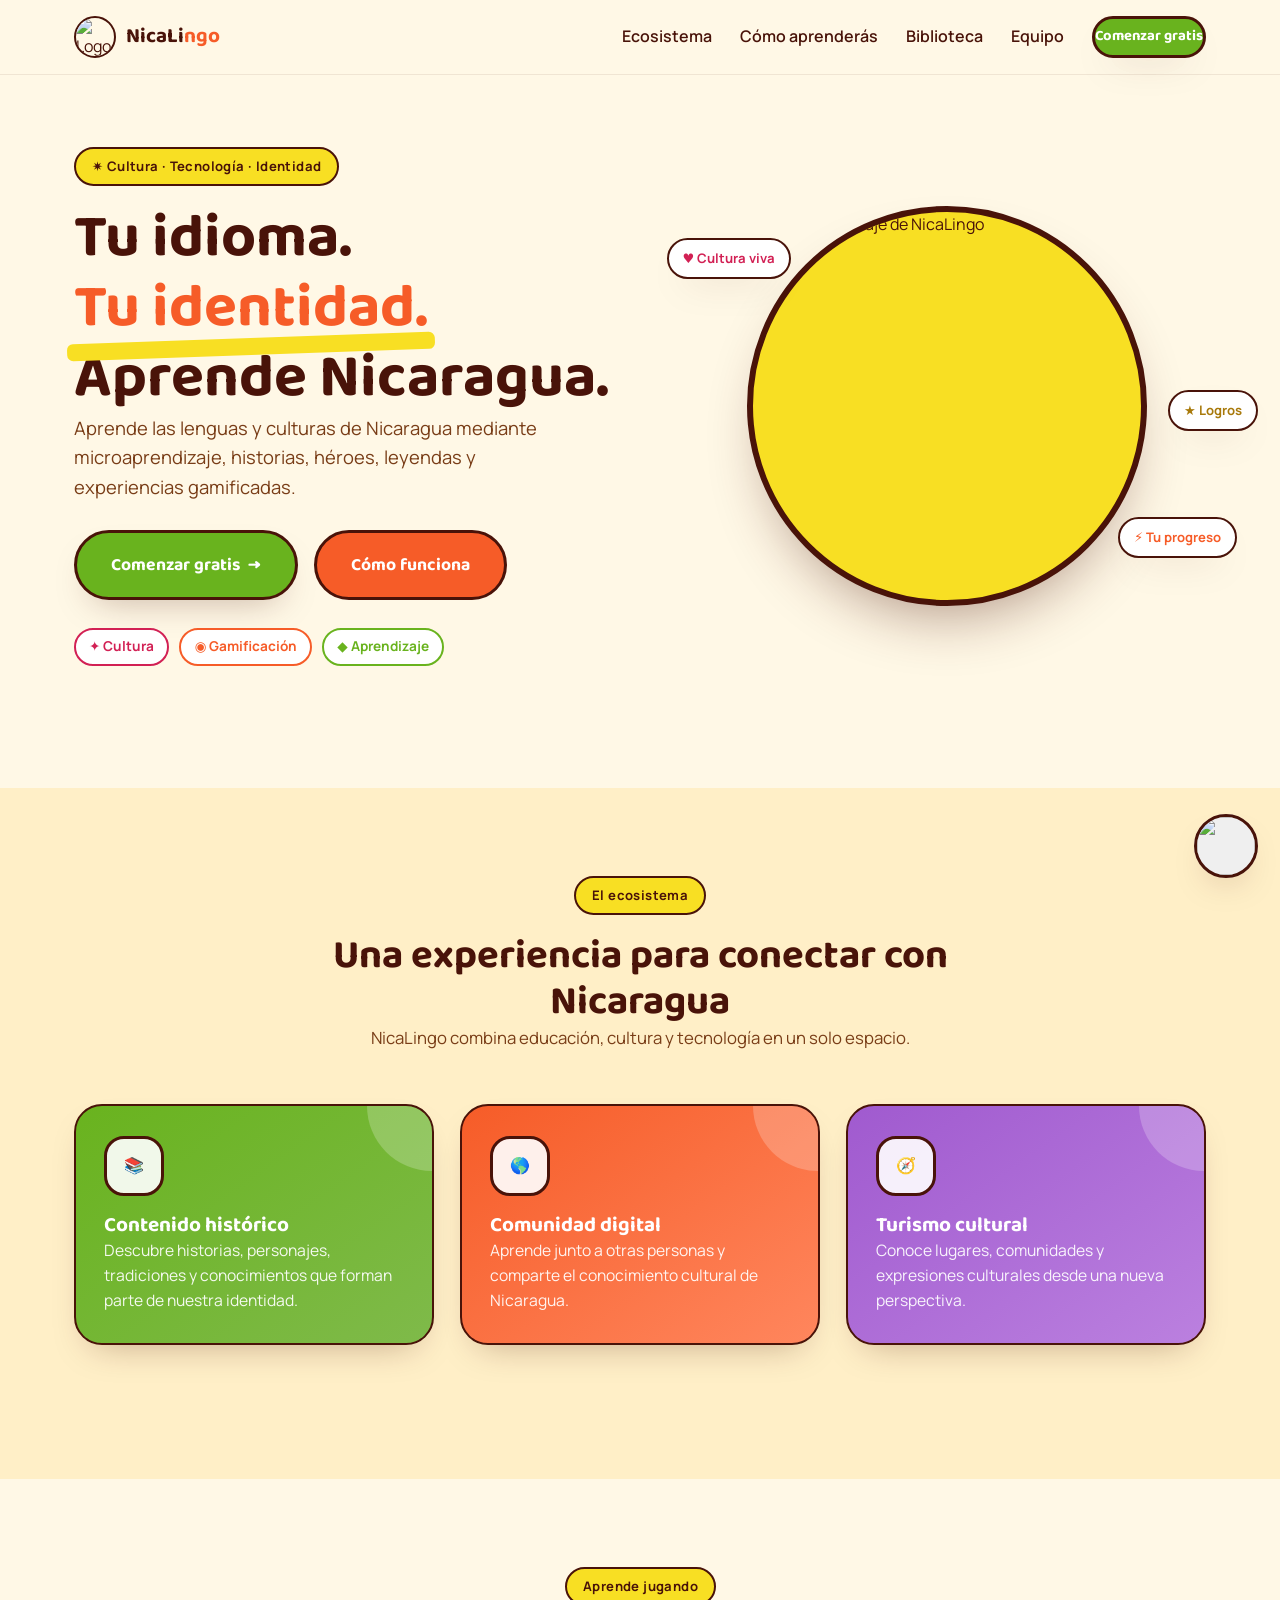
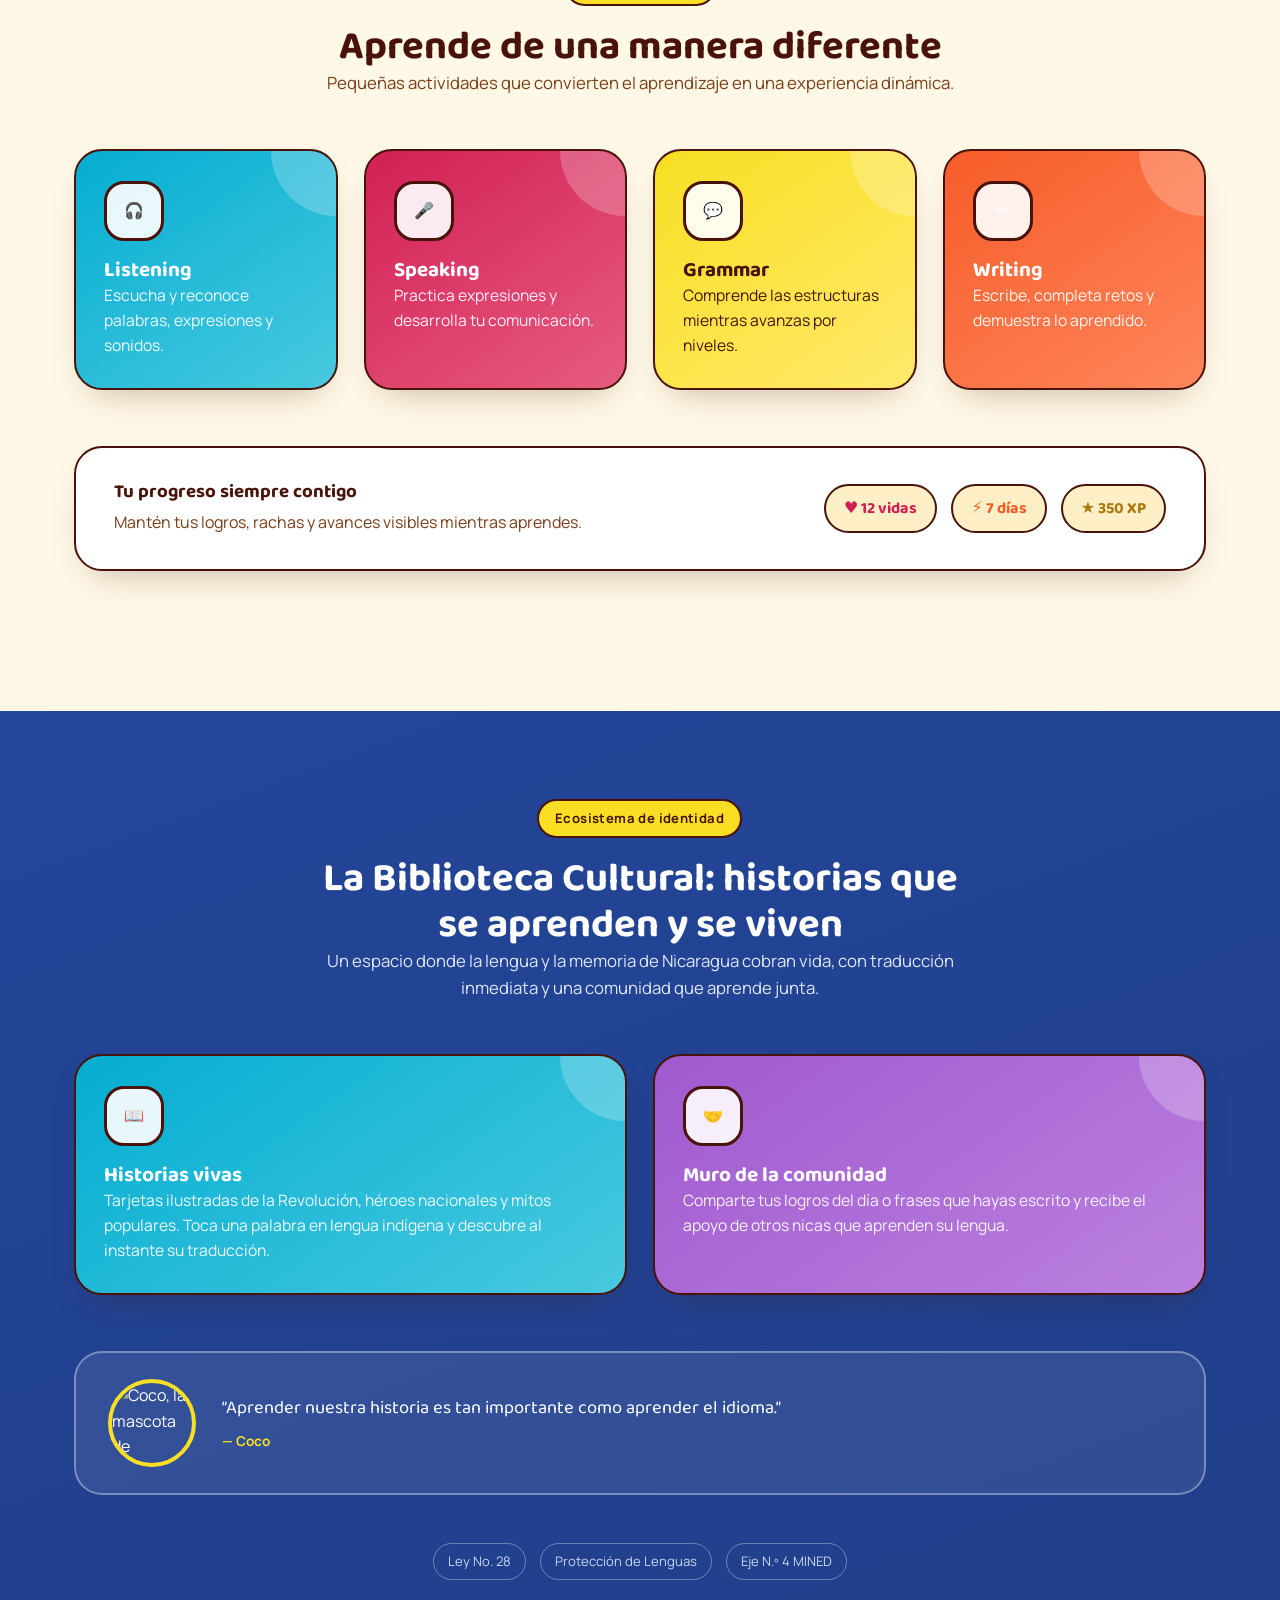
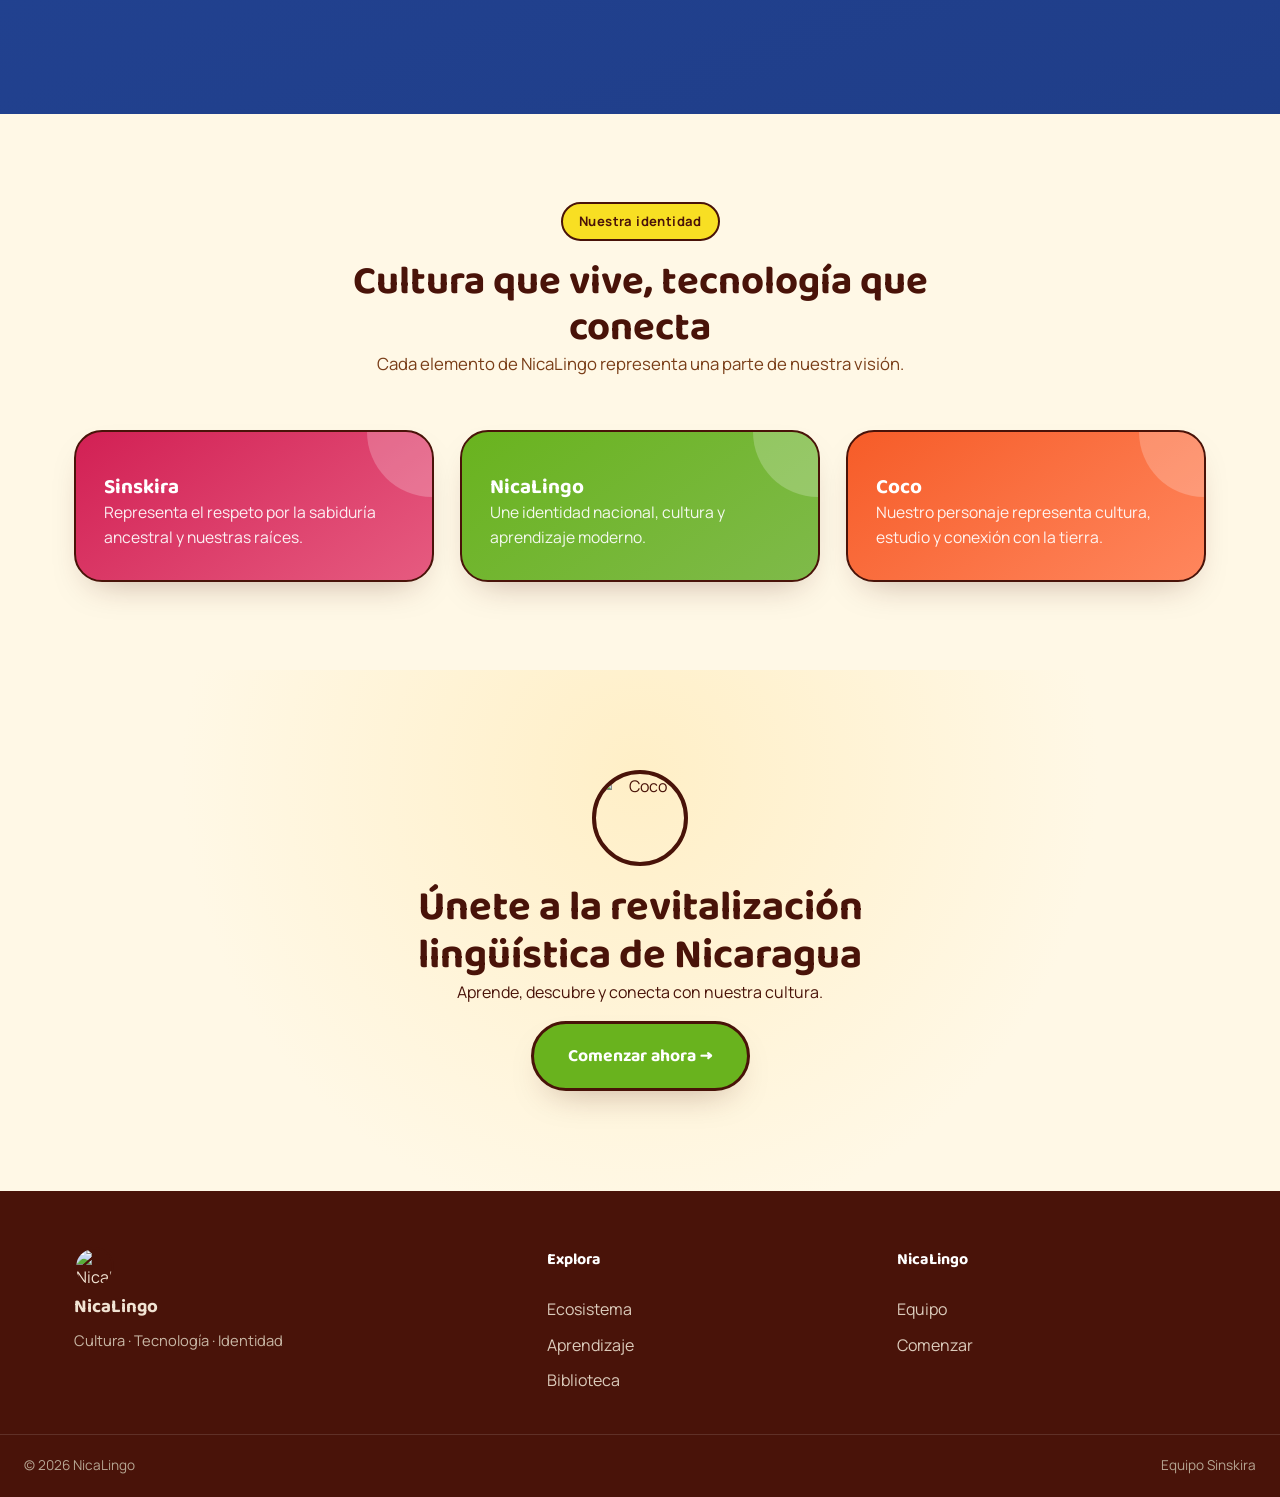
==== commit 084e56e7: "Add files via upload" ====
--- a/index.html
+++ b/index.html
@@ -95,8 +95,8 @@
         Cómo aprenderás
       </a>
 
-      <a href="#docentes">
-        Docentes
+      <a href="#biblioteca">
+        Biblioteca
       </a>
 
       <a href="#equipo">
@@ -539,12 +539,12 @@
 
 
 <!-- ======================================================
-     DOCENTES
+     BIBLIOTECA CULTURAL
 ====================================================== -->
 
 <section
   class="section section-dark"
-  id="docentes"
+  id="biblioteca"
 >
 
   <div class="wrap">
@@ -552,17 +552,18 @@
     <div class="section-head reveal">
 
       <span class="eyebrow eyebrow-ocean">
-        Para docentes
+        Ecosistema de identidad
       </span>
 
       <h2>
-        Un portal educativo
-        para acompañar el aprendizaje
+        La Biblioteca Cultural:
+        historias que se aprenden y se viven
       </h2>
 
       <p class="section-lead">
-        Herramientas para crear actividades,
-        organizar recursos y apoyar el proceso educativo.
+        Un espacio donde la lengua y la memoria
+        de Nicaragua cobran vida, con traducción
+        inmediata y una comunidad que aprende junta.
       </p>
 
     </div>
@@ -577,16 +578,18 @@
       >
 
         <div class="icon-badge">
-          📝
+          📖
         </div>
 
         <h3>
-          Generador de tests
-        </h3>
-
-        <p>
-          Crea actividades y evaluaciones
-          adaptadas a diferentes niveles.
+          Historias vivas
+        </h3>
+
+        <p>
+          Tarjetas ilustradas de la Revolución,
+          héroes nacionales y mitos populares.
+          Toca una palabra en lengua indígena
+          y descubre al instante su traducción.
         </p>
 
       </article>
@@ -598,19 +601,36 @@
       >
 
         <div class="icon-badge">
-          🗂️
+          🤝
         </div>
 
         <h3>
-          Biblioteca de recursos
-        </h3>
-
-        <p>
-          Organiza materiales educativos
-          para facilitar la enseñanza.
-        </p>
-
-      </article>
+          Muro de la comunidad
+        </h3>
+
+        <p>
+          Comparte tus logros del día o frases
+          que hayas escrito y recibe el apoyo
+          de otros nicas que aprenden su lengua.
+        </p>
+
+      </article>
+
+    </div>
+
+
+    <div class="biblioteca-mascot reveal">
+
+      <img
+        src="coco-hero.jpg"
+        alt="Coco, la mascota de NicaLingo"
+      >
+
+      <blockquote>
+        “Aprender nuestra historia es tan importante
+        como aprender el idioma.”
+        <cite>— Coco</cite>
+      </blockquote>
 
     </div>
 
@@ -678,9 +698,11 @@
         style="--delay:.05s"
       >
 
-        <div class="icon-badge">
-          🌿
-        </div>
+        <img
+          src="blob-magenta.png"
+          alt=""
+          class="blob-icon"
+        >
 
         <h3>
           Sinskira
@@ -699,9 +721,11 @@
         style="--delay:.15s"
       >
 
-        <div class="icon-badge">
-          🇳🇮
-        </div>
+        <img
+          src="blob-green.png"
+          alt=""
+          class="blob-icon"
+        >
 
         <h3>
           NicaLingo
@@ -720,9 +744,11 @@
         style="--delay:.25s"
       >
 
-        <div class="icon-badge">
-          🐾
-        </div>
+        <img
+          src="blob-coral.png"
+          alt=""
+          class="blob-icon"
+        >
 
         <h3>
           Coco
@@ -827,8 +853,8 @@
         Aprendizaje
       </a>
 
-      <a href="#docentes">
-        Docentes
+      <a href="#biblioteca">
+        Biblioteca
       </a>
 
     </div>
@@ -868,6 +894,27 @@
 </footer>
 
 
+<!-- ======================================================
+     MASCOTA FLOTANTE
+====================================================== -->
+
+<button
+  class="mascot-peek"
+  id="mascotPeek"
+  aria-label="Ir a comenzar gratis"
+>
+
+  <span class="mascot-peek-bubble">
+    ¡Vamos a aprender! →
+  </span>
+
+  <img
+    src="coco-logo.png"
+    alt=""
+  >
+
+</button>
+
 
 <script src="script.js"></script>
 
--- a/style.css
+++ b/style.css
@@ -137,6 +137,8 @@
    ========================================================== */
 
 .btn{
+  position:relative;
+
   display:inline-flex;
   align-items:center;
   justify-content:center;
@@ -152,12 +154,44 @@
 
   cursor:pointer;
 
+  overflow:hidden;
+  isolation:isolate;
+
   transition:
     transform .25s var(--ease-bounce),
     box-shadow .25s ease,
     background .25s ease;
 }
 
+.btn::before{
+  content:'';
+
+  position:absolute;
+  top:0;
+  left:-60%;
+
+  width:40%;
+  height:100%;
+
+  background:
+    linear-gradient(
+      120deg,
+      rgba(255,255,255,0) 0%,
+      rgba(255,255,255,.55) 50%,
+      rgba(255,255,255,0) 100%
+    );
+
+  transform:skewX(-20deg);
+
+  z-index:1;
+
+  transition:left .65s ease;
+}
+
+.btn:hover::before{
+  left:130%;
+}
+
 .btn:hover{
   transform:translateY(-4px) scale(1.03);
 }
@@ -253,7 +287,9 @@
 .brand-mark{
   width:42px;
   height:42px;
-  object-fit:contain;
+  object-fit:cover;
+  border-radius:50%;
+  border:2.5px solid var(--cacao);
 
   transition:transform .3s var(--ease-bounce);
 }
@@ -397,7 +433,9 @@
 
   margin-bottom:18px;
 
-  animation:popIn .8s ease both;
+  animation:
+    popIn .8s ease both,
+    glowPulse 3.4s 1s ease-in-out infinite;
 }
 
 .hero-copy h1{
@@ -488,11 +526,21 @@
 
   border-radius:999px;
 
+  animation:pillFloat 3.6s ease-in-out infinite;
+
   transition:
     transform .25s ease,
     box-shadow .25s ease;
 }
 
+.hero-pills .pill:nth-child(2){
+  animation-delay:.3s;
+}
+
+.hero-pills .pill:nth-child(3){
+  animation-delay:.6s;
+}
+
 .pill:hover{
   transform:translateY(-4px) rotate(-2deg);
 
@@ -710,27 +758,108 @@
 
 }
 
-@keyframes drift{
-
-  from{
-    background-position-x:0;
-  }
-
-  to{
-    background-position-x:-240px;
-  }
-
-}
-
-@keyframes drift-rev{
-
-  from{
-    background-position-x:0;
-  }
-
-  to{
-    background-position-x:240px;
-  }
+@keyframes drift-zigzag{
+  from{ background-position-x:0; }
+  to{ background-position-x:-275px; }
+}
+
+@keyframes drift-zigzag-rev{
+  from{ background-position-x:0; }
+  to{ background-position-x:275px; }
+}
+
+@keyframes drift-wave{
+  from{ background-position-x:0; }
+  to{ background-position-x:-205px; }
+}
+
+@keyframes drift-wave-rev{
+  from{ background-position-x:0; }
+  to{ background-position-x:205px; }
+}
+
+@keyframes glowPulse{
+
+  0%,100%{
+    box-shadow:0 0 0 0 rgba(248,223,35,.55);
+  }
+
+  50%{
+    box-shadow:0 0 0 8px rgba(248,223,35,0);
+  }
+
+}
+
+@keyframes pillFloat{
+
+  0%,100%{
+    transform:translateY(0);
+  }
+
+  50%{
+    transform:translateY(-5px);
+  }
+
+}
+
+@keyframes badgeIdle{
+
+  0%,100%{
+    transform:rotate(-4deg) translateY(0);
+  }
+
+  50%{
+    transform:rotate(4deg) translateY(-4px);
+  }
+
+}
+
+@keyframes chipMock{
+
+  0%,100%{
+    transform:translateY(0);
+  }
+
+  50%{
+    transform:translateY(-6px);
+  }
+
+}
+
+@keyframes blobSpin{
+
+  0%{
+    transform:rotate(0deg) scale(1);
+  }
+
+  50%{
+    transform:rotate(8deg) scale(1.05);
+  }
+
+  100%{
+    transform:rotate(0deg) scale(1);
+  }
+
+}
+
+@keyframes mascotPeekFloat{
+
+  0%,100%{
+    transform:translateY(0) rotate(-3deg);
+  }
+
+  50%{
+    transform:translateY(-10px) rotate(3deg);
+  }
+
+}
+
+@keyframes mascotBoop{
+
+  0%{ transform:scale(1) rotate(0deg); }
+  30%{ transform:scale(1.25) rotate(-8deg); }
+  60%{ transform:scale(.92) rotate(6deg); }
+  100%{ transform:scale(1) rotate(0deg); }
 
 }
 
@@ -748,39 +877,39 @@
 }
 
 .divider-zigzag-green{
-  background-image:url("pattern-zigzag-green.svg");
-
-  background-size:60px 52px;
-
-  animation:drift 14s linear infinite;
+  background-image:url("pattern-zigzag-green.png");
+
+  background-size:275px 52px;
+
+  animation:drift-zigzag 14s linear infinite;
 }
 
 .divider-zigzag-navy{
-  background-image:url("pattern-zigzag-navy.svg");
-
-  background-size:60px 52px;
-
-  animation:drift-rev 16s linear infinite;
+  background-image:url("pattern-zigzag-navy.png");
+
+  background-size:275px 52px;
+
+  animation:drift-zigzag-rev 16s linear infinite;
 }
 
 .divider-wave-coral{
   height:46px;
 
-  background-image:url("pattern-wave-coral.svg");
-
-  background-size:120px 46px;
-
-  animation:drift 20s linear infinite;
+  background-image:url("pattern-wave-coral.png");
+
+  background-size:205px 46px;
+
+  animation:drift-wave 20s linear infinite;
 }
 
 .divider-wave-navy{
   height:46px;
 
-  background-image:url("pattern-wave-navy.svg");
-
-  background-size:120px 46px;
-
-  animation:drift-rev 22s linear infinite;
+  background-image:url("pattern-wave-navy.png");
+
+  background-size:205px 46px;
+
+  animation:drift-wave-rev 22s linear infinite;
 }
 
 
@@ -799,6 +928,8 @@
 }
 
 .section-dark{
+  position:relative;
+
   background:
     linear-gradient(
       160deg,
@@ -806,7 +937,13 @@
       #1a3475 100%
     );
 
+  background-size:220% 220%;
+
+  animation:gradientDrift 16s ease-in-out infinite;
+
   color:white;
+
+  overflow:hidden;
 }
 
 .section-dark h2,
@@ -816,6 +953,18 @@
 
 .section-dark p{
   color:#dfe6f7;
+}
+
+@keyframes gradientDrift{
+
+  0%,100%{
+    background-position:0% 0%;
+  }
+
+  50%{
+    background-position:100% 100%;
+  }
+
 }
 
 .section-head{
@@ -1023,12 +1172,16 @@
 
   margin-bottom:18px;
 
+  animation:badgeIdle 4.5s ease-in-out infinite;
+
   transition:
     transform .35s cubic-bezier(.34,1.56,.64,1),
     background .3s ease;
 }
 
 .card:hover .icon-badge{
+  animation-play-state:paused;
+
   transform:
     rotate(-10deg)
     scale(1.12);
@@ -1047,6 +1200,28 @@
 
 
 /* ==========================================================
+   BLOBS DECORATIVOS
+   ========================================================== */
+
+.blob-icon{
+  width:64px;
+  height:auto;
+
+  margin:0 auto 14px;
+
+  animation:blobSpin 7s ease-in-out infinite;
+}
+
+.card:nth-child(2) .blob-icon{
+  animation-delay:.4s;
+}
+
+.card:nth-child(3) .blob-icon{
+  animation-delay:.8s;
+}
+
+
+/* ==========================================================
    LISTAS
    ========================================================== */
 
@@ -1129,12 +1304,23 @@
 
   padding:10px 18px;
 
+  animation:chipMock 3.2s ease-in-out infinite;
+
   transition:
     transform .25s ease;
 }
 
+.topbar-mock span:nth-child(2){
+  animation-delay:.25s;
+}
+
+.topbar-mock span:nth-child(3){
+  animation-delay:.5s;
+}
+
 .topbar-mock span:hover{
   transform:translateY(-4px);
+  animation-play-state:paused;
 }
 
 .topbar-mock span:nth-child(1){
@@ -1147,6 +1333,66 @@
 
 .topbar-mock span:nth-child(3){
   color:#a8790a;
+}
+
+
+/* ==========================================================
+   BIBLIOTECA — mascota con cita
+   ========================================================== */
+
+.biblioteca-mascot{
+  margin-top:56px;
+
+  display:flex;
+  align-items:center;
+  gap:26px;
+
+  background:rgba(255,255,255,.08);
+
+  border:2.5px solid rgba(255,255,255,.35);
+
+  border-radius:var(--radius-lg);
+
+  padding:26px 32px;
+
+  flex-wrap:wrap;
+}
+
+.biblioteca-mascot img{
+  width:88px;
+  height:88px;
+
+  object-fit:cover;
+
+  border-radius:50%;
+
+  border:4px solid var(--sun);
+
+  flex-shrink:0;
+
+  animation:float 5s ease-in-out infinite;
+}
+
+.biblioteca-mascot blockquote{
+  margin:0;
+
+  font-family:var(--font-display);
+  font-size:1.15rem;
+
+  color:white;
+}
+
+.biblioteca-mascot cite{
+  display:block;
+
+  margin-top:8px;
+
+  font-family:var(--font-body);
+  font-style:normal;
+  font-weight:700;
+  font-size:.85rem;
+
+  color:var(--sun);
 }
 
 
@@ -1177,6 +1423,15 @@
   padding:7px 14px;
 
   border-radius:999px;
+
+  transition:
+    transform .25s ease,
+    background .25s ease;
+}
+
+.legal-strip span:hover{
+  transform:translateY(-3px);
+  background:rgba(255,255,255,.1);
 }
 
 
@@ -1211,7 +1466,9 @@
   width:96px;
   height:96px;
 
-  object-fit:contain;
+  object-fit:cover;
+  border-radius:50%;
+  border:4px solid var(--cacao);
 
   margin-bottom:18px;
 
@@ -1264,6 +1521,7 @@
 
 .footer-brand .brand-mark{
   width:40px;
+  height:40px;
 }
 
 .footer-brand p{
@@ -1315,6 +1573,85 @@
   font-size:.85rem;
 
   color:#b6a693;
+}
+
+
+/* ==========================================================
+   MASCOTA FLOTANTE (widget fijo)
+   ========================================================== */
+
+.mascot-peek{
+  position:fixed;
+
+  right:22px;
+  bottom:22px;
+
+  width:64px;
+  height:64px;
+
+  z-index:50;
+
+  border:none;
+  padding:0;
+
+  cursor:pointer;
+
+  border-radius:50%;
+}
+
+.mascot-peek img{
+  width:100%;
+  height:100%;
+
+  object-fit:cover;
+
+  border-radius:50%;
+
+  border:3.5px solid var(--cacao);
+
+  box-shadow:var(--shadow-soft);
+
+  animation:mascotPeekFloat 4.5s ease-in-out infinite;
+}
+
+.mascot-peek.is-booping img{
+  animation:mascotBoop .5s var(--ease-bounce);
+}
+
+.mascot-peek-bubble{
+  position:absolute;
+
+  bottom:78px;
+  right:0;
+
+  background:white;
+
+  border:2.5px solid var(--cacao);
+
+  border-radius:16px;
+
+  padding:8px 12px;
+
+  font-size:.8rem;
+  font-weight:700;
+
+  white-space:nowrap;
+
+  box-shadow:var(--shadow-soft);
+
+  opacity:0;
+  transform:translateY(6px) scale(.9);
+
+  pointer-events:none;
+
+  transition:
+    opacity .25s ease,
+    transform .25s ease;
+}
+
+.mascot-peek:hover .mascot-peek-bubble{
+  opacity:1;
+  transform:translateY(0) scale(1);
 }
 
 
@@ -1441,10 +1778,22 @@
     justify-content:center;
   }
 
+  .biblioteca-mascot{
+    flex-direction:column;
+    text-align:center;
+  }
+
   .cursor-glow{
     display:none;
   }
 
+  .mascot-peek{
+    right:14px;
+    bottom:14px;
+    width:52px;
+    height:52px;
+  }
+
   .hero{
     padding-top:45px;
   }
@@ -1467,132 +1816,6 @@
 
   .chip-coin{
     right:-2%;
-  }
-
-}
-
-
-/* ==========================================================
-   EXTRAS — AMBIENTE Y MOVIMIENTO (aditivo, no toca lo anterior)
-   ========================================================== */
-
-.ambient-blob{
-  position:absolute;
-
-  border-radius:50%;
-
-  filter:blur(50px);
-
-  opacity:.4;
-
-  pointer-events:none;
-
-  z-index:0;
-}
-
-.ambient-blob-sun{
-  background:var(--sun);
-}
-
-.ambient-blob-coral{
-  background:var(--coral);
-}
-
-.ambient-blob-cyan{
-  background:var(--cyan);
-}
-
-.ambient-blob-a{
-  width:220px;
-  height:220px;
-
-  animation:driftBlobA 9s ease-in-out infinite;
-}
-
-.ambient-blob-b{
-  width:260px;
-  height:260px;
-
-  animation:driftBlobB 11s ease-in-out infinite;
-}
-
-.blob-hero-a{
-  top:4%;
-  left:2%;
-}
-
-.blob-hero-b{
-  bottom:6%;
-  right:4%;
-}
-
-.blob-lib-a{
-  top:-70px;
-  left:-60px;
-}
-
-.blob-lib-b{
-  bottom:-80px;
-  right:-40px;
-}
-
-@keyframes driftBlobA{
-
-  0%,100%{
-    transform:translate(0,0) scale(1);
-  }
-
-  50%{
-    transform:translate(24px,-18px) scale(1.08);
-  }
-
-}
-
-@keyframes driftBlobB{
-
-  0%,100%{
-    transform:translate(0,0) scale(1);
-  }
-
-  50%{
-    transform:translate(-20px,16px) scale(.94);
-  }
-
-}
-
-.medallion-ring{
-  position:absolute;
-
-  top:50%;
-  left:50%;
-
-  width:min(92%,470px);
-
-  aspect-ratio:1/1;
-
-  border-radius:50%;
-
-  border:2.5px dashed rgba(73,19,9,.25);
-
-  z-index:0;
-
-  pointer-events:none;
-
-  animation:spinRing 26s linear infinite;
-}
-
-.section-dark .medallion-ring{
-  border-color:rgba(255,255,255,.25);
-}
-
-@keyframes spinRing{
-
-  from{
-    transform:translate(-50%,-50%) rotate(0deg);
-  }
-
-  to{
-    transform:translate(-50%,-50%) rotate(360deg);
   }
 
 }
